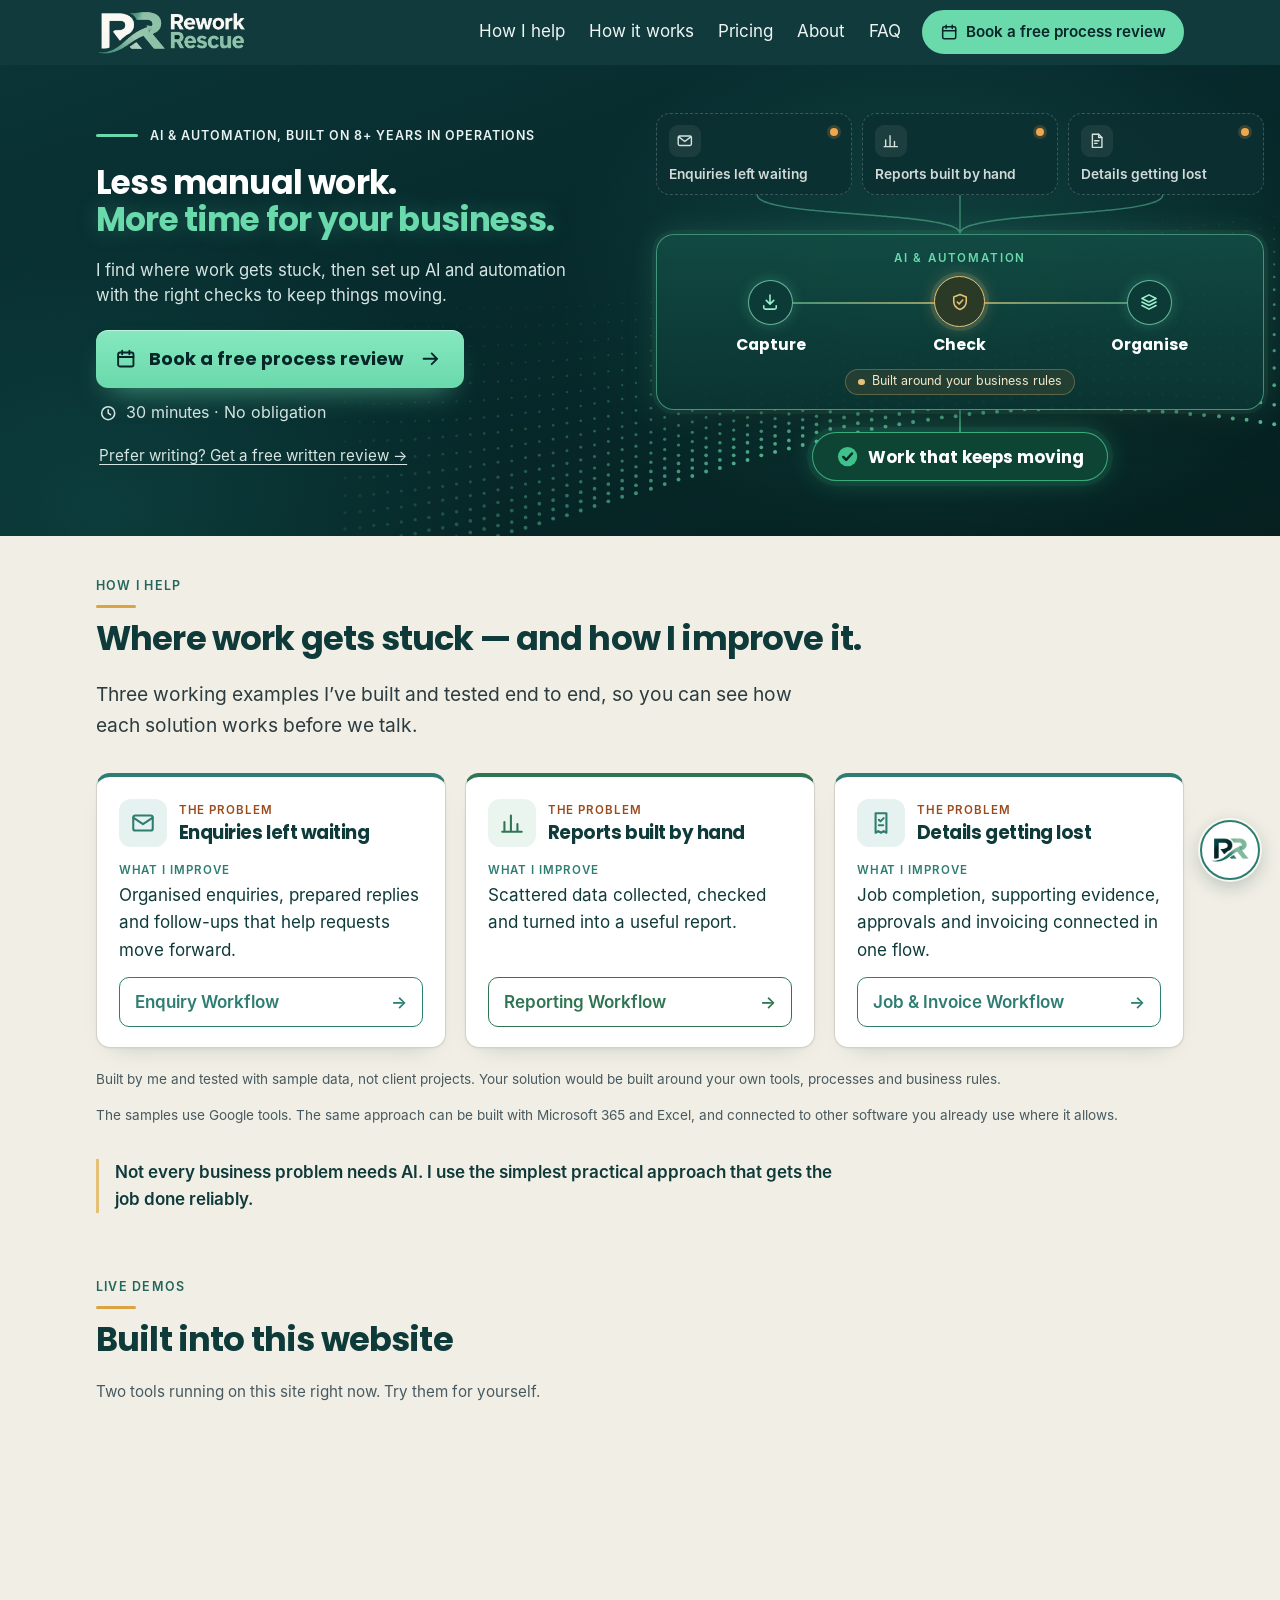
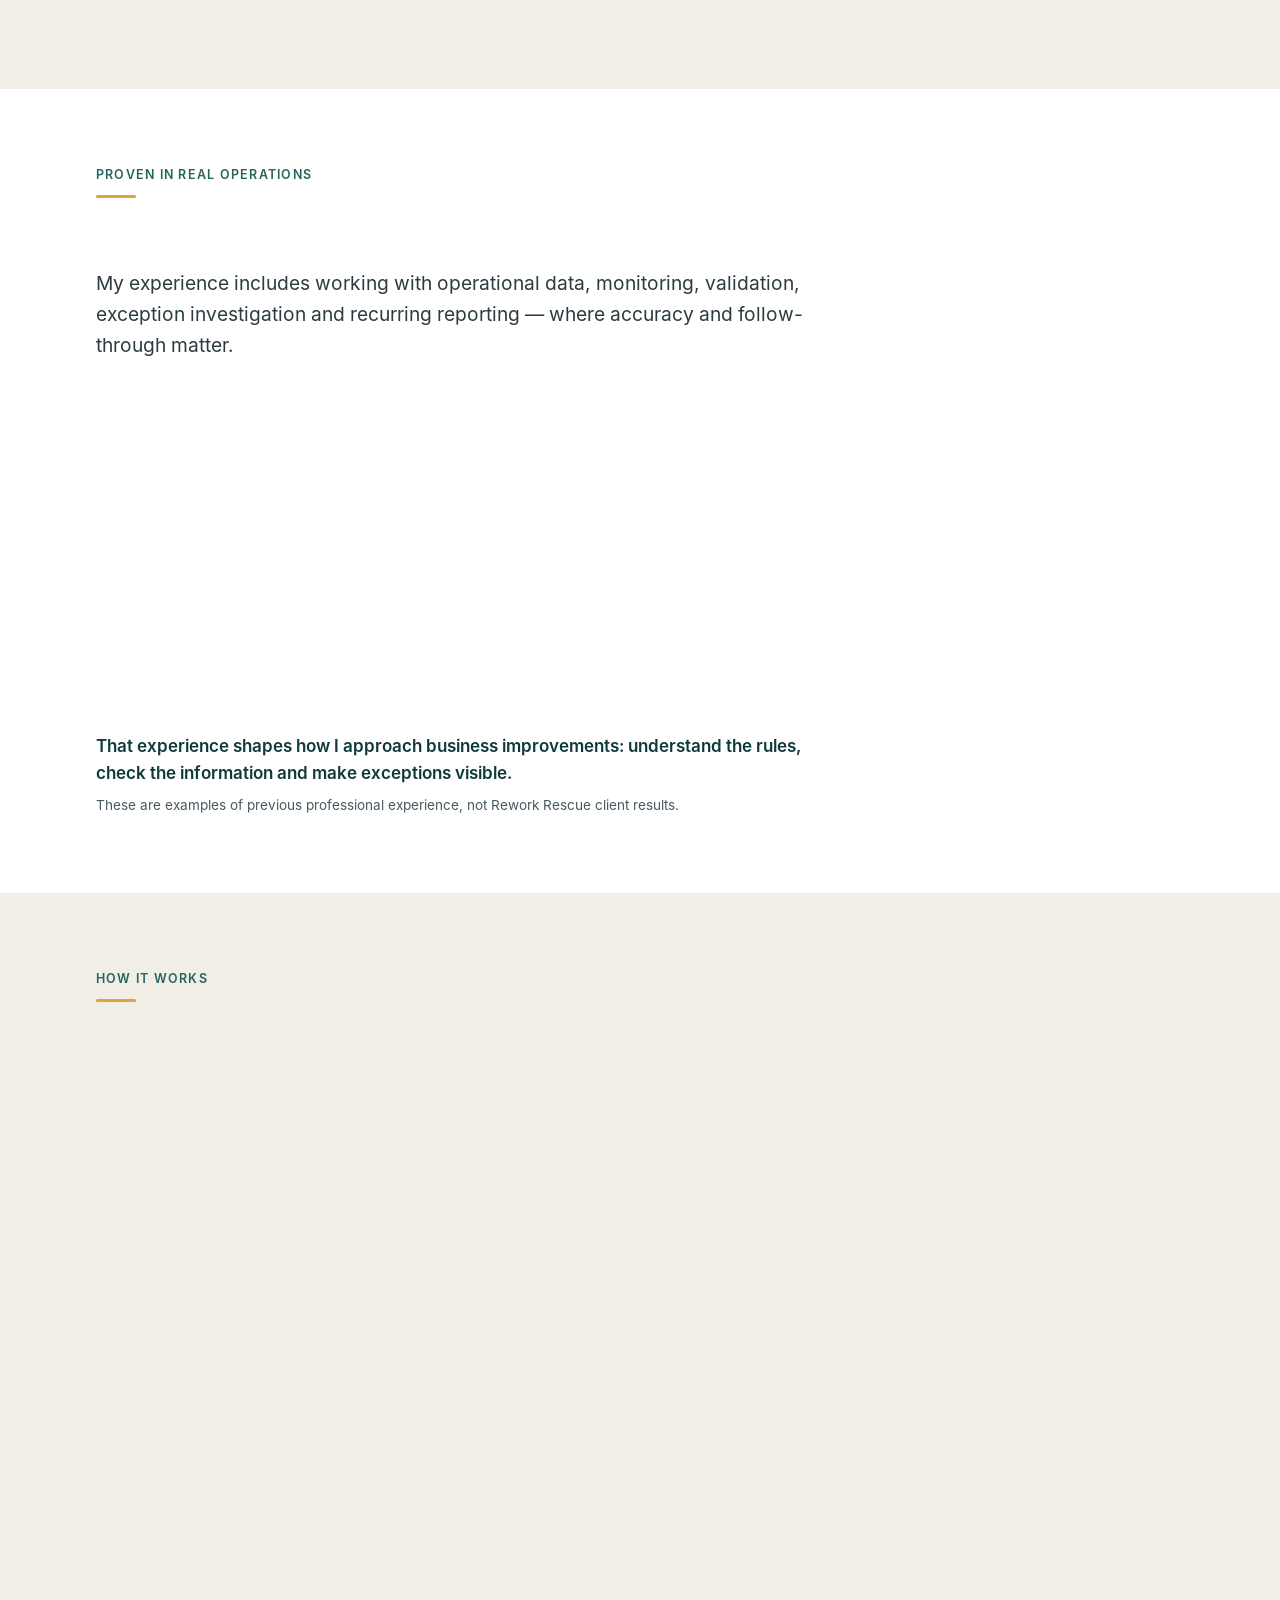
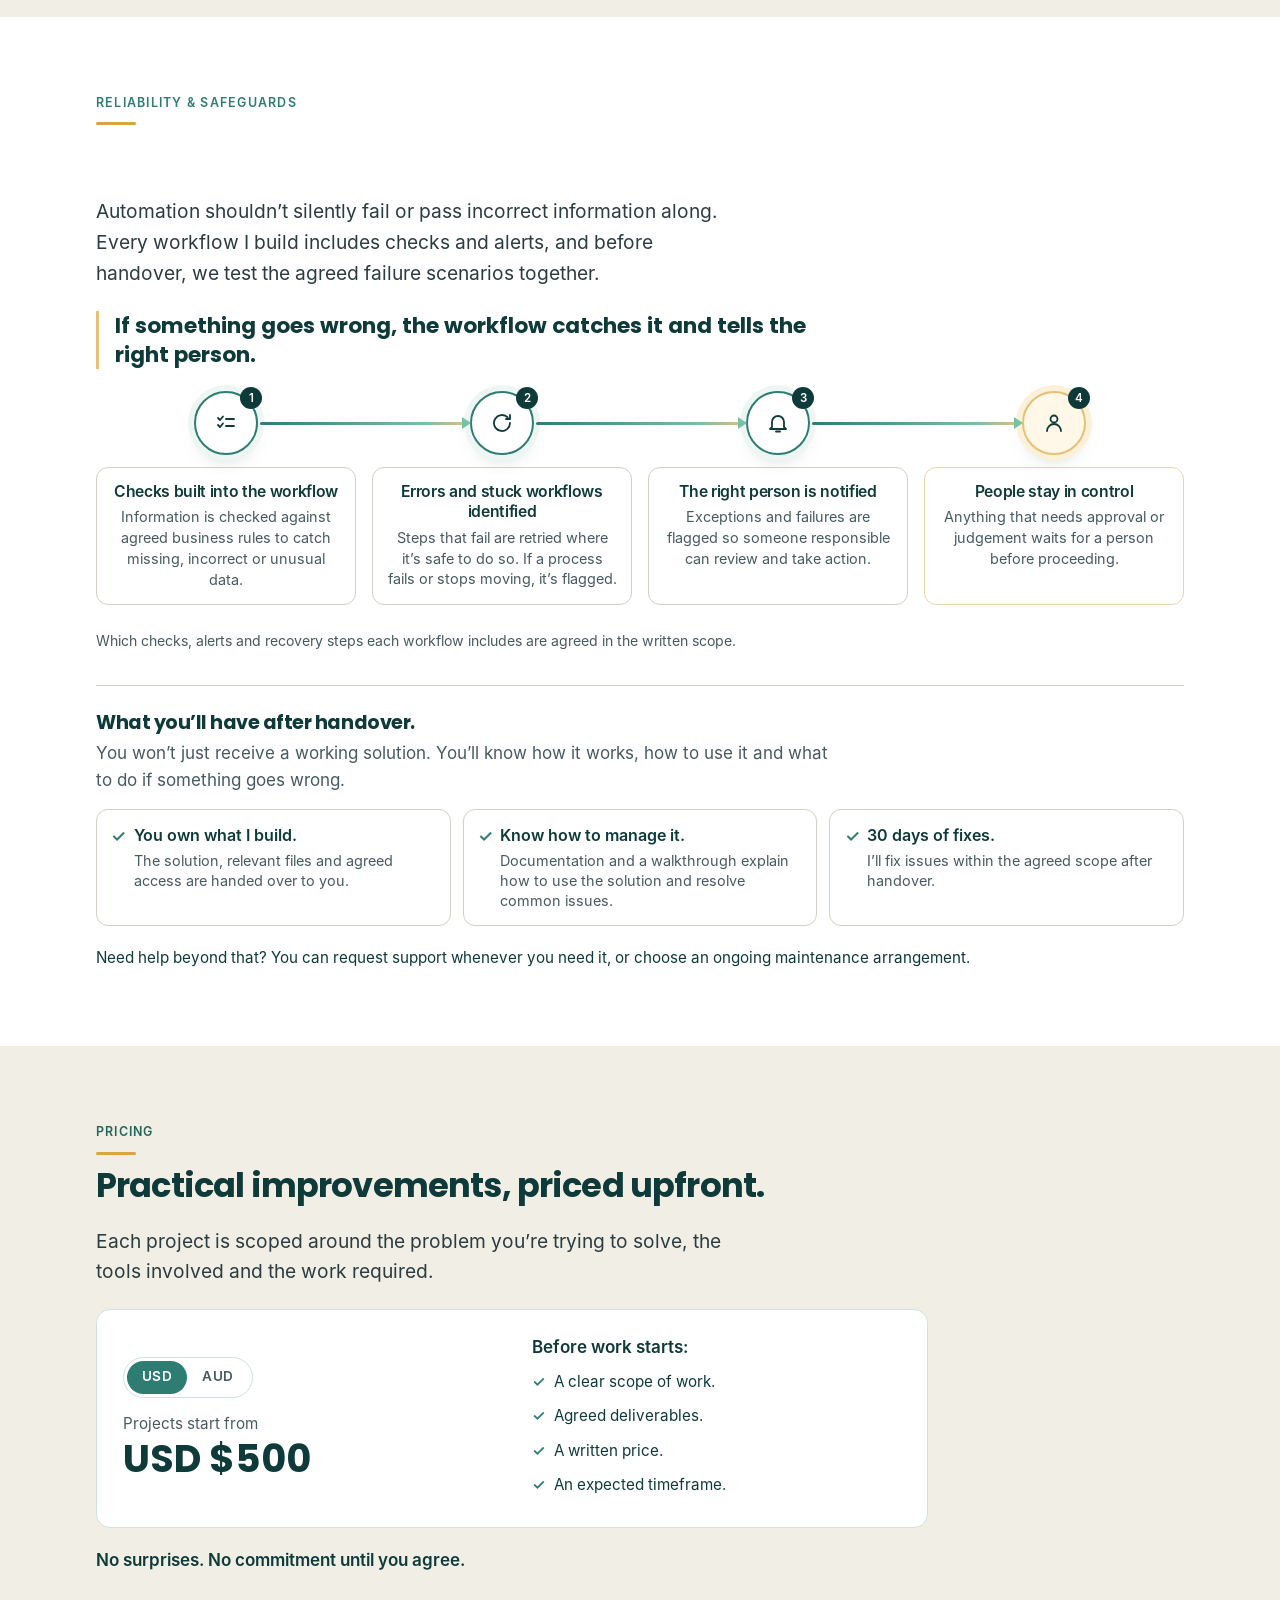
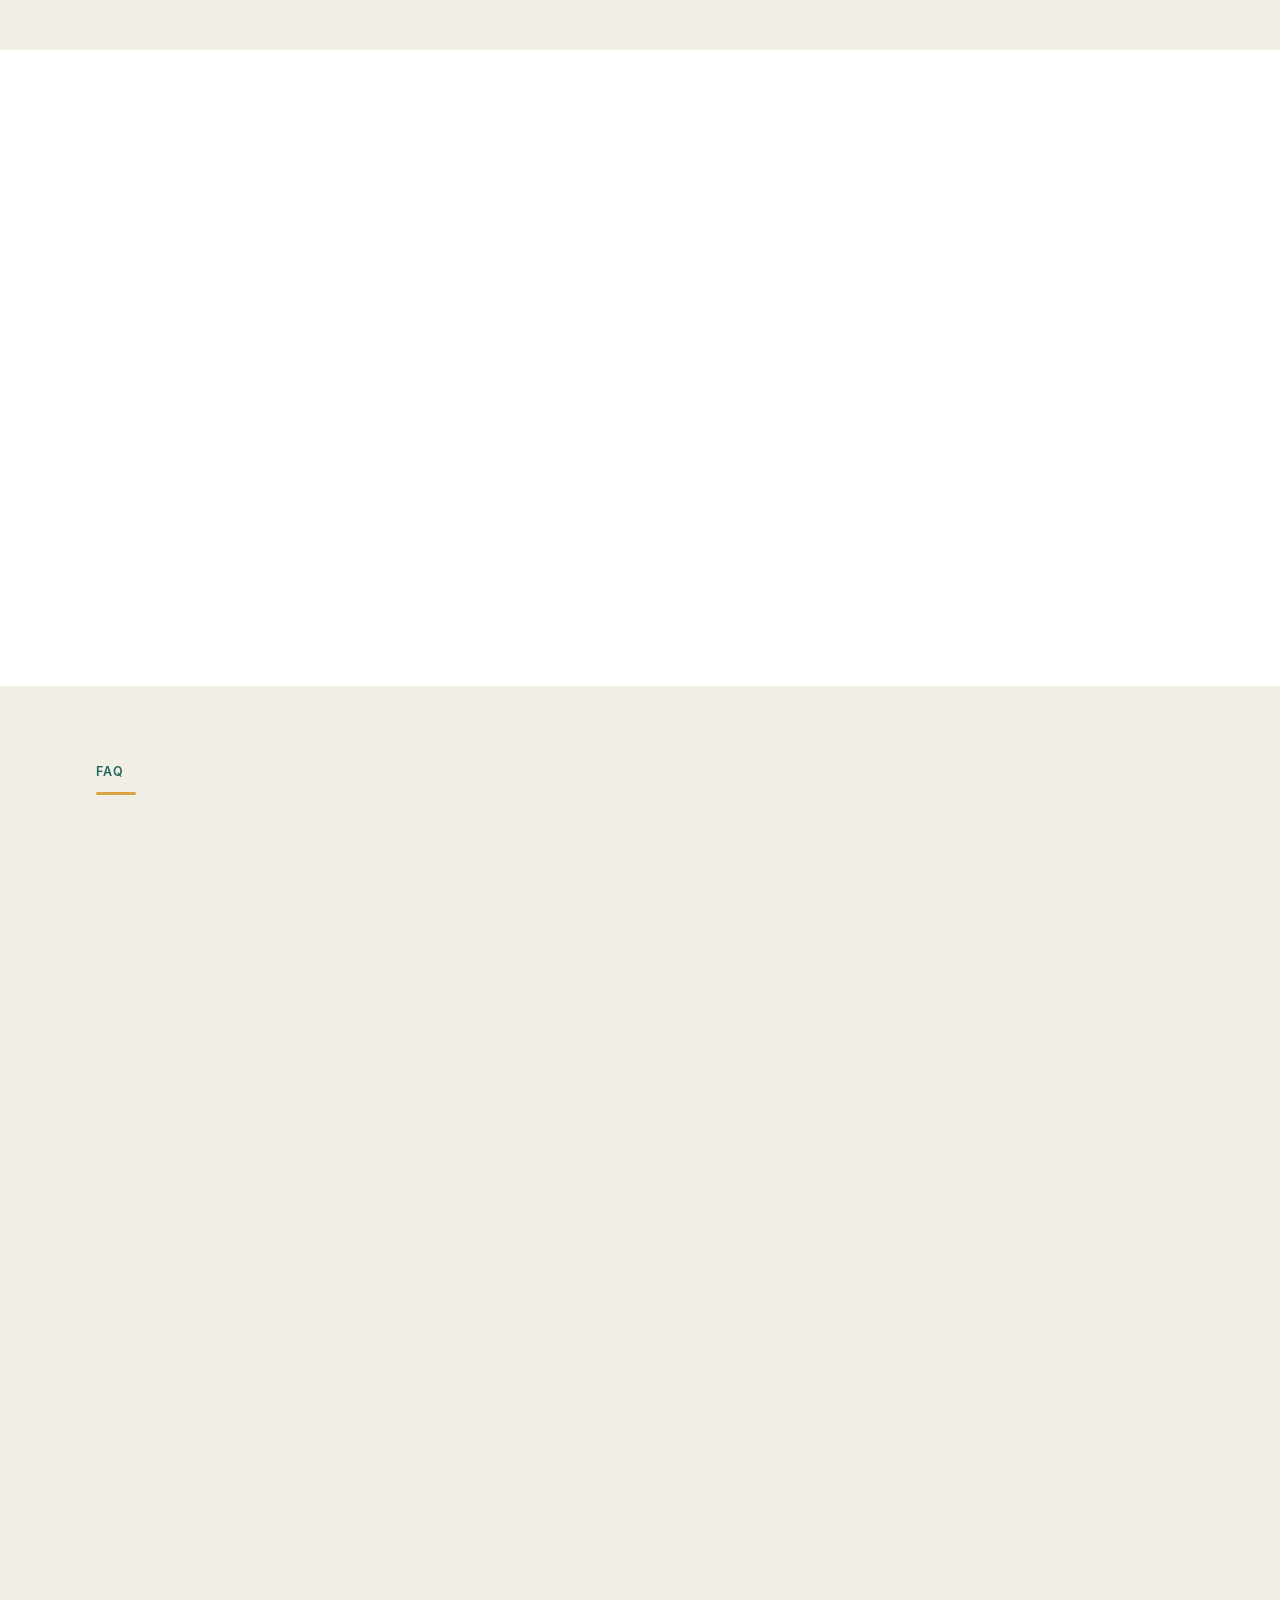
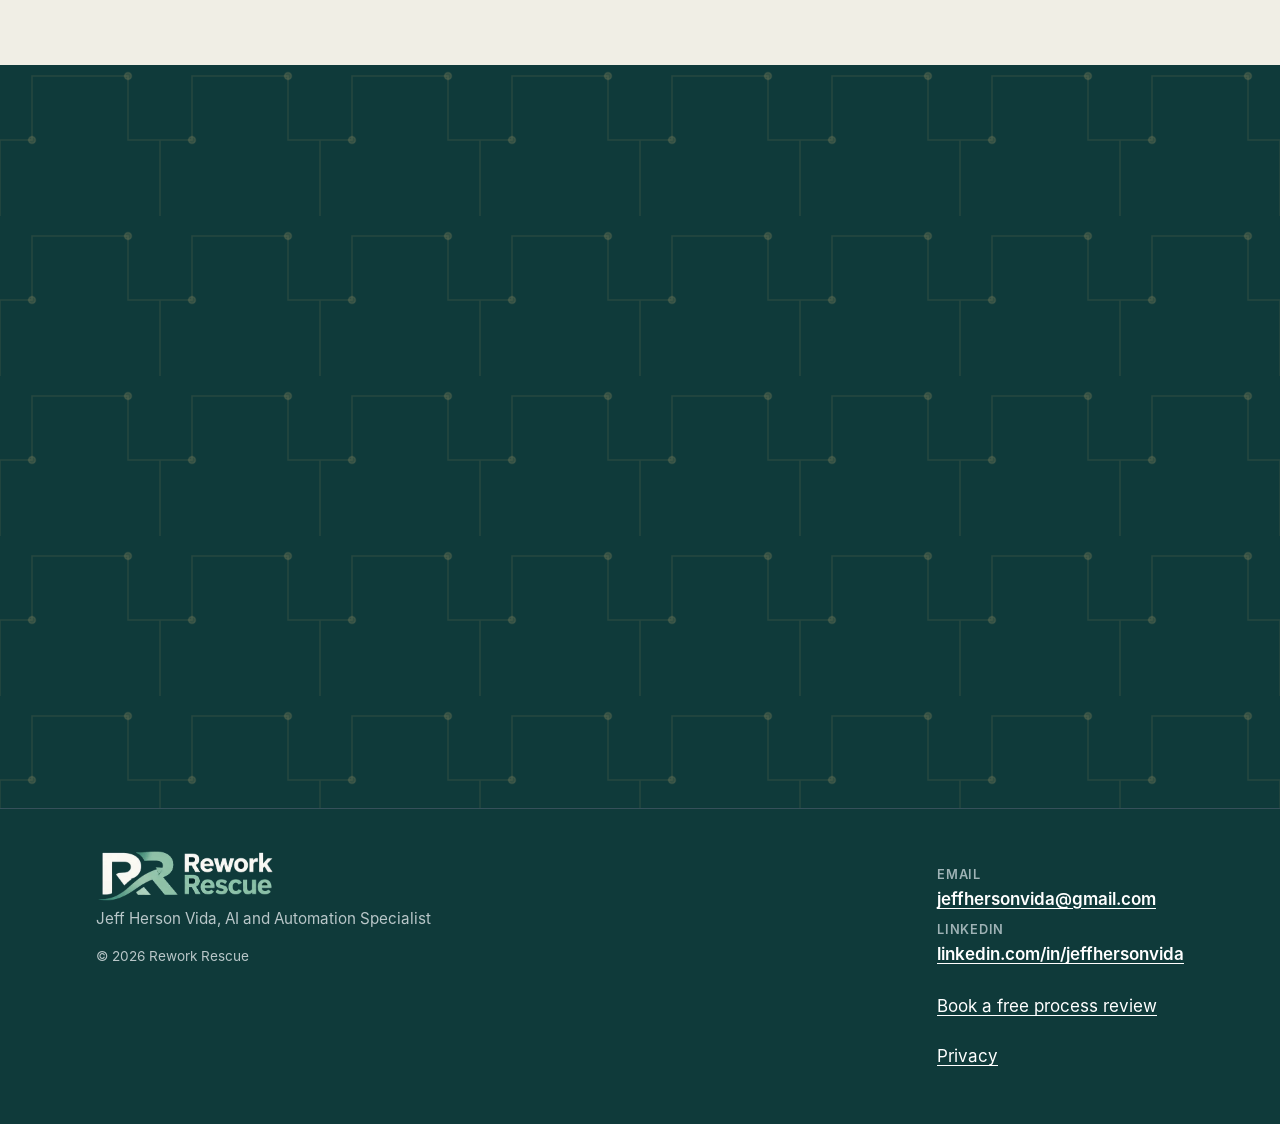
==== index.html @ cedddc71 "Preview: Jeff's handover + after-handover FAQ copy; maintenance US$165 / A$250 follows currency togg" ====
<!doctype html>
<html lang="en">
<head>
  <meta charset="utf-8">
  <meta name="viewport" content="width=device-width, initial-scale=1">
  <meta http-equiv="Content-Security-Policy" content="default-src 'self'; script-src 'self'; style-src 'self'; img-src 'self' data:; connect-src 'self' https:; form-action 'self'; base-uri 'none'">
  <meta name="referrer" content="no-referrer">
  <title>Rework Rescue | Practical AI &amp; Automation for Small Businesses</title>
  <link rel="icon" type="image/png" sizes="32x32" href="./assets/brand/favicon-32.png">
  <link rel="icon" type="image/png" sizes="64x64" href="./assets/brand/favicon-64.png">
  <link rel="apple-touch-icon" href="./assets/brand/apple-touch-icon.png">
  <meta name="theme-color" content="#0e5a5a">
  <meta name="description" content="Rework Rescue helps small and growing businesses organise information, improve reporting and automate repetitive work with practical AI, connected workflows and human checks.">
  <!-- Share previews (LinkedIn, Slack, etc.). If the site address changes, update these URLs, robots.txt and sitemap.xml. -->
  <link rel="canonical" href="https://rework-rescue.vercel.app/">
  <meta property="og:type" content="website">
  <meta property="og:site_name" content="Rework Rescue">
  <meta property="og:title" content="Rework Rescue | Practical AI &amp; Automation for Small Businesses">
  <meta property="og:description" content="Rework Rescue helps small and growing businesses organise information, improve reporting and automate repetitive work with practical AI, connected workflows and human checks.">
  <meta property="og:url" content="https://rework-rescue.vercel.app/">
  <meta property="og:image" content="https://rework-rescue.vercel.app/assets/brand/share-card.png">
  <meta property="og:image:width" content="1200">
  <meta property="og:image:height" content="630">
  <meta property="og:image:alt" content="Rework Rescue: Fix the reports, checks and admin your team keeps redoing.">
  <meta name="twitter:card" content="summary_large_image">
  <link rel="preload" href="./assets/fonts/inter-regular.woff" as="font" type="font/woff" crossorigin>
  <link rel="preload" href="./assets/fonts/poppins-bold.woff" as="font" type="font/woff" crossorigin>
  <link rel="stylesheet" href="./assets/styles.css">
</head>
<body>
  <a class="skip-link" href="#main">Skip to main content</a>
  <header class="site-header hdr-dark no-print">
    <div class="container header-inner">
      <a class="brand" href="./" aria-label="Rework Rescue: home" aria-current="page"><img class="brand-logo" src="./assets/brand/logo-dark-header.webp" width="537" height="156" alt=""></a>
      <a class="btn btn-primary btn-small header-cta" href="contact/#contact-form-area"><span>Book a <span class="cta-long">free process </span>review</span></a>
      <button type="button" class="nav-toggle" aria-expanded="false" aria-controls="site-nav" hidden><span class="nav-toggle-icon" aria-hidden="true"></span>Menu</button>
      <nav id="site-nav" aria-label="Main">
        <ul class="nav-list">
          <li><a href="#services">How I help</a></li>
          <li><a href="#how">How it works</a></li>
          <li><a href="#pricing">Pricing</a></li>
          <li><a href="#about">About</a></li>
          <li><a href="#faq">FAQ</a></li>
          <li class="nav-cta"><a class="btn btn-primary btn-small" href="contact/#contact-form-area"><svg class="nav-cal" viewBox="0 0 24 24" aria-hidden="true" focusable="false"><rect x="3.5" y="5" width="17" height="15.5" rx="2"/><path d="M3.5 10h17M8 3v4M16 3v4"/></svg><span>Book a <span class="cta-long">free process </span>review</span></a></li>
        </ul>
      </nav>
    </div>
  </header>
  <main id="main" tabindex="-1">

    <section class="hero hf h5 h11 h13" aria-labelledby="hero-title">
      <div class="h5-bg" aria-hidden="true"><span class="h5-wave"></span></div>
      <div class="container h5-grid">
        <div class="hero-copy h5-copy">
          <p class="h5-eyebrow">AI &amp; AUTOMATION, BUILT ON 8+ YEARS IN OPERATIONS</p>
          <h1 id="hero-title"><span class="hf-l1">Less manual work.</span> <span class="hf-l2"><span class="h5-mark">More time for your business.</span></span></h1>
          <p class="hero-sub">I find where work gets stuck, then set up AI and automation with the right checks to keep things moving.</p>
          <div class="h5-cta">
            <a class="btn btn-primary btn-large h5-book" href="contact/#contact-form-area"><span class="h5-cal" aria-hidden="true"><svg viewBox="0 0 24 24" focusable="false"><rect x="3.5" y="5" width="17" height="15.5" rx="2"/><path d="M3.5 10h17M8 3v4M16 3v4"/></svg></span><span class="h5-book-t">Book a free process review</span><span class="h5-go" aria-hidden="true"><svg viewBox="0 0 24 24" focusable="false"><path d="M4 12h15M13 6l6 6-6 6"/></svg></span></a>
            <p class="hero-note"><svg viewBox="0 0 24 24" aria-hidden="true" focusable="false"><circle cx="12" cy="12" r="8.5"/><path d="M12 7.5V12l3 2"/></svg>30 minutes &middot; No obligation</p>
            <p class="hero-note hero-note-alt"><a href="contact/#written-review">Prefer writing? Get a free written review <span aria-hidden="true">&rarr;</span></a></p>
          </div>
        </div>
        <figure class="rrh" id="hero-story">
          <figcaption class="sr-only">Three common problems, enquiries left waiting, reports built by hand and details getting lost, go through AI and automation: capture, check (built around your business rules) and organise. The result: work that keeps moving.</figcaption>
          <ul class="rrh-probs" role="list">
            <li class="rrh-prob rrh-p1"><span class="rrh-pic"><svg viewBox="0 0 24 24" aria-hidden="true" focusable="false"><rect x="3" y="5.5" width="18" height="13" rx="2"/><path d="M3.8 6.6l8.2 6.4 8.2-6.4"/></svg></span><span class="rrh-pt">Enquiries left waiting</span></li>
            <li class="rrh-prob rrh-p2"><span class="rrh-pic"><svg viewBox="0 0 24 24" aria-hidden="true" focusable="false"><path d="M5 20V11M11 20V5M17 20V13M3 20h18"/></svg></span><span class="rrh-pt">Reports built by hand</span></li>
            <li class="rrh-prob rrh-p3"><span class="rrh-pic"><svg viewBox="0 0 24 24" aria-hidden="true" focusable="false"><path d="M6 3h8.5L19 7.5V21H6z"/><path d="M14.5 3v4.5H19M9 12h6M9 15.5h3.5"/></svg></span><span class="rrh-pt">Details getting lost</span></li>
          </ul>
          <svg class="rrh-funnel" viewBox="0 0 600 44" preserveAspectRatio="none" aria-hidden="true" focusable="false"><path class="rrh-line" d="M100 0C100 26 300 18 300 44M300 0V44M500 0C500 26 300 18 300 44"/></svg>
          <div class="rrh-engine">
            <p class="rrh-k">AI &amp; Automation</p>
            <ol class="rrh-steps" role="list">
              <li class="rrh-step"><span class="rrh-node"><svg viewBox="0 0 24 24" aria-hidden="true" focusable="false"><path d="M12 3.5v11M7.5 10L12 14.5 16.5 10M4.5 16.5v2a2 2 0 0 0 2 2h11a2 2 0 0 0 2-2v-2"/></svg></span><span class="rrh-st">Capture</span></li>
              <li class="rrh-step rrh-check"><span class="rrh-node"><svg viewBox="0 0 24 24" aria-hidden="true" focusable="false"><path d="M12 3l7.5 3v5.5c0 4.7-3.2 7.9-7.5 9.5-4.3-1.6-7.5-4.8-7.5-9.5V6z"/><path d="M8.7 12l2.3 2.3 4.3-4.6"/></svg></span><span class="rrh-st">Check</span></li>
              <li class="rrh-step"><span class="rrh-node"><svg viewBox="0 0 24 24" aria-hidden="true" focusable="false"><path d="M12 3.5l8.5 4.25L12 12 3.5 7.75z"/><path d="M3.5 12L12 16.25 20.5 12M3.5 16.25L12 20.5l8.5-4.25"/></svg></span><span class="rrh-st">Organise</span></li>
            </ol>
            <p class="rrh-rules"><span class="rrh-dot" aria-hidden="true"></span>Built around your business rules</p>
          </div>
          <span class="rrh-stem" aria-hidden="true"></span>
          <p class="rrh-result"><svg viewBox="0 0 24 24" aria-hidden="true" focusable="false"><circle cx="12" cy="12" r="10"/><path d="M7.5 12.4l3 3 6-6.6"/></svg><span>Work that keeps moving</span></p>
        </figure>
      </div>
    </section>

    <section class="section v6-help" id="services" aria-labelledby="services-h"><span class="anchor" id="built"></span><span class="anchor" id="samples"></span>
      <div class="container">
        <p class="eyebrow">How I help</p>
        <h2 id="services-h">Where work gets stuck &mdash; and how I improve it.</h2>
        <p class="lede v6-lede">Three working examples I&rsquo;ve built and tested end to end, so you can see how each solution works before we talk.</p>

        <ul class="v6-tiles" id="sample-projects" data-sp-track aria-label="Problems, solutions and projects">
          <li class="v6-tile v6-tile-enq">
            <div class="v6-head"><span class="v6-ico" aria-hidden="true"><svg viewBox="0 0 24 24" width="26" height="26" focusable="false"><path d="M3 7l9 6 9-6"/><rect x="3" y="5" width="18" height="14" rx="2"/></svg></span><div class="v6-prob"><p class="v6-k">The problem</p><h3 class="v6-tag">Enquiries left waiting</h3></div></div>
            <div class="v6-part"><p class="v6-k">What I improve</p><p>Organised enquiries, prepared replies and follow-ups that help requests move forward.</p></div>
            <a class="v6-go" href="#sp-d-enquiry" data-sp-open="enquiry" data-sp-group="sample" aria-haspopup="dialog"><span>Enquiry Workflow</span> <span class="v6-go-arr" aria-hidden="true">&rarr;</span></a>
          </li>
          <li class="v6-tile v6-tile-rep">
            <div class="v6-head"><span class="v6-ico" aria-hidden="true"><svg viewBox="0 0 24 24" width="26" height="26" focusable="false"><path d="M5 20V11M11 20V5M17 20V13M3 20h18"/></svg></span><div class="v6-prob"><p class="v6-k">The problem</p><h3 class="v6-tag">Reports built by hand</h3></div></div>
            <div class="v6-part"><p class="v6-k">What I improve</p><p>Scattered data collected, checked and turned into a useful report.</p></div>
            <a class="v6-go" href="#sp-d-report" data-sp-open="report" data-sp-group="sample" aria-haspopup="dialog"><span>Reporting Workflow</span> <span class="v6-go-arr" aria-hidden="true">&rarr;</span></a>
          </li>
          <li class="v6-tile v6-tile-pay">
            <div class="v6-head"><span class="v6-ico" aria-hidden="true"><svg viewBox="0 0 24 24" width="26" height="26" focusable="false"><path d="M7 3h10v18l-2.5-1.5L12 21l-2.5-1.5L7 21z"/><path d="M10 9l1.5 1.5L14.5 7.5M10 14h4"/></svg></span><div class="v6-prob"><p class="v6-k">The problem</p><h3 class="v6-tag">Details getting lost</h3></div></div>
            <div class="v6-part"><p class="v6-k">What I improve</p><p>Job completion, supporting evidence, approvals and invoicing connected in one flow.</p></div>
            <a class="v6-go" href="#sp-d-invoice" data-sp-open="invoice" data-sp-group="sample" aria-haspopup="dialog"><span>Job &amp; Invoice Workflow</span> <span class="v6-go-arr" aria-hidden="true">&rarr;</span></a>
          </li>
        </ul>
        <p class="v6-proof-note">Built by me and tested with sample data, not client projects. Your solution would be built around your own tools, processes and business rules.</p>
        <p class="v6-proof-note">The samples use Google tools. The same approach can be built with Microsoft 365 and Excel, and connected to other software you already use where it allows.</p>

        <p class="v6-close">Not every business problem needs AI. I use the simplest practical approach that gets the job done reliably.</p>

        <div class="sp-details" data-sp-details>
          <article class="sp-detail" id="sp-d-enquiry" data-sp-detail="enquiry" aria-labelledby="sp-h-enquiry">
            <p class="sp-tag">Sample workflow</p>
            <h3 class="sp-detail-h" id="sp-h-enquiry">From scattered enquiries to organised follow-ups.</h3>
            <div class="sp-block sp-built"><h4 class="sp-sub">How it&rsquo;s built</h4>
              <figure class="sp-shot"><a href="assets/workflows/enquiry-tracker.webp" target="_blank" rel="noopener"><img src="assets/workflows/enquiry-tracker.webp" alt="Workflow diagram for the enquiry tracker" width="1262" height="312" loading="lazy" decoding="async"></a><figcaption>The real workflow, from a test run. <a href="assets/workflows/enquiry-tracker.webp" target="_blank" rel="noopener">Open full size</a></figcaption></figure>
              <p class="sp-tools"><strong>Tools used:</strong> n8n &middot; Google Gemini &middot; Google Sheets &middot; Gmail</p>
              <p class="built-safe"><strong>If the AI isn&rsquo;t sure, or can&rsquo;t read it:</strong> it&rsquo;s still logged and marked for a person to check.</p>
            </div>
            <div class="sp-block sp-problem"><h4 class="sp-sub">The problem</h4><p>Enquiries arrive through emails and website forms. Information needs to be copied into records, customers wait for replies, and follow-ups are easily forgotten.</p></div>
            <div class="sp-block"><h4 class="sp-sub">The improvement</h4><ul class="v6-ticks"><li>Capture enquiries from agreed sources.</li><li>Organise customer information in one central record.</li><li>Send automatic acknowledgement emails.</li><li>Assign or identify the next follow-up action.</li><li>Track enquiry status and flag items requiring attention.</li></ul></div>
            <div class="sp-block"><h4 class="sp-sub">How it works</h4><ol class="v6-flow"><li>Enquiry received</li><li>Information captured</li><li>Automatic acknowledgement</li><li>Tracker updated</li><li>Follow-up managed</li></ol></div>
            <div class="sp-block"><h4 class="sp-sub">Human oversight</h4><p>Unusual, incomplete or specific enquiries are flagged for a person to review rather than automatically receiving an unsuitable response.</p></div>
            <div class="sp-block sp-result"><h4 class="sp-sub">The result</h4><p>Less copying between inboxes and spreadsheets, faster initial responses and clearer visibility over outstanding enquiries.</p></div>
            <p class="v6-foot">Illustrative workflow. The final design depends on the business process and tools used.</p>
            <p class="v6-dlg-cta"><a class="btn btn-primary" href="contact/#contact-form-area" data-sp-leave>Discuss a similar improvement</a></p>
          </article>
          <article class="sp-detail" id="sp-d-report" data-sp-detail="report" aria-labelledby="sp-h-report">
            <p class="sp-tag">Sample workflow</p>
            <h3 class="sp-detail-h" id="sp-h-report">From scattered data to reliable reporting.</h3>
            <div class="sp-block sp-built"><h4 class="sp-sub">How it&rsquo;s built</h4>
              <figure class="sp-shot"><a href="assets/workflows/weekly-report.webp" target="_blank" rel="noopener"><img src="assets/workflows/weekly-report.webp" alt="Workflow diagram for the weekly report" width="1286" height="692" loading="lazy" decoding="async"></a><figcaption>The real workflow, from a test run. <a href="assets/workflows/weekly-report.webp" target="_blank" rel="noopener">Open full size</a></figcaption></figure>
              <p class="sp-tools"><strong>Tools used:</strong> n8n &middot; Google Sheets &middot; Google Gemini &middot; Gmail</p>
              <p class="built-safe"><strong>If the figures can&rsquo;t be trusted:</strong> the email says so at the top, before any numbers.</p>
            </div>
            <div class="sp-block sp-problem"><h4 class="sp-sub">The problem</h4><p>Information comes from different files and systems. Records need to be combined, checked and reformatted before management can use the report.</p></div>
            <div class="sp-block"><h4 class="sp-sub">The improvement</h4><ul class="v6-ticks"><li>Collect data from agreed sources.</li><li>Standardise records and reporting formats.</li><li>Check for missing, duplicate or inconsistent information.</li><li>Flag exceptions for review.</li><li>Generate a recurring report or management summary.</li></ul></div>
            <div class="sp-block"><h4 class="sp-sub">How it works</h4><ol class="v6-flow"><li>Source data</li><li>Consolidation</li><li>Validation</li><li>Exception review</li><li>Report generated</li></ol></div>
            <div class="sp-block"><h4 class="sp-sub">Human oversight</h4><p>Records that fail agreed checks are identified for investigation instead of being silently included in the final output.</p></div>
            <div class="sp-block sp-result"><h4 class="sp-sub">The result</h4><p>A more consistent reporting process, fewer repetitive checks and clearer information for decision-making.</p></div>
            <p class="v6-foot">Illustrative workflow. Checks and reporting rules are configured around the business requirements.</p>
            <p class="v6-dlg-cta"><a class="btn btn-primary" href="contact/#contact-form-area" data-sp-leave>Discuss a similar improvement</a></p>
          </article>
          <article class="sp-detail" id="sp-d-invoice" data-sp-detail="invoice" aria-labelledby="sp-h-invoice">
            <p class="sp-tag">Sample workflow &mdash; CoolFix, a fictional aircon business</p>
            <h3 class="sp-detail-h" id="sp-h-invoice">From completed job to invoice-ready record.</h3>
            <div class="sp-block sp-built"><h4 class="sp-sub">How it&rsquo;s built</h4>
              <figure class="sp-shot"><a href="assets/workflows/job-completion.webp" target="_blank" rel="noopener"><img src="assets/workflows/job-completion.webp" alt="Workflow diagram for the job completion check" width="1547" height="822" loading="lazy" decoding="async"></a><figcaption>Job completion check: the real workflow, from a test run. <a href="assets/workflows/job-completion.webp" target="_blank" rel="noopener">Open full size</a></figcaption></figure>
              <figure class="sp-shot"><a href="assets/workflows/xero-draft.webp" target="_blank" rel="noopener"><img src="assets/workflows/xero-draft.webp" alt="Workflow diagram for creating the Xero invoice draft" width="1565" height="746" loading="lazy" decoding="async"></a><figcaption>Invoice draft in Xero: the real workflow, from a test run. <a href="assets/workflows/xero-draft.webp" target="_blank" rel="noopener">Open full size</a></figcaption></figure>
              <p class="sp-tools"><strong>Tools used:</strong> n8n &middot; Xero &middot; Google Sheets &middot; Google Drive &middot; Gmail</p>
              <p class="built-safe"><strong>If something&rsquo;s missing:</strong> no invoice is prepared, and the right person is told.</p>
            </div>
            <div class="sp-block sp-problem"><h4 class="sp-sub">The problem</h4><p>Technicians complete work in the field, but supporting photos, sign-offs, time records or extra charges may be missing. Office staff have to chase information before invoices can be prepared.</p></div>
            <div class="sp-block"><h4 class="sp-sub">The improvement</h4><ul class="v6-ticks"><li>Capture technician completion details.</li><li>Check required photos, sign-offs and times.</li><li>Identify additional charges that need approval.</li><li>Flag incomplete or inconsistent job records.</li><li>Prepare an invoice draft when the agreed requirements are met.</li><li>Summarise overdue jobs and missing evidence for management.</li></ul></div>
            <div class="sp-block"><h4 class="sp-sub">Example scenario</h4><p>A completed job is submitted without its required after-photo. The workflow flags the missing evidence.</p><p>When the technician resubmits the job with an additional charge that has not been approved, the invoice remains on hold.</p><p>Once the information is corrected and the charge is properly authorised, the record can proceed for invoice preparation.</p></div>
            <div class="sp-block"><h4 class="sp-sub">How it works</h4><ol class="v6-flow"><li>Job completed</li><li>Evidence checked</li><li>Exceptions flagged</li><li>Approval received</li><li>Invoice prepared</li></ol></div>
            <div class="sp-block sp-result"><h4 class="sp-sub">The result</h4><p>Fewer incomplete job records reaching billing, less manual chasing and better visibility over work awaiting action.</p></div>
            <p class="v6-foot">Illustrative CoolFix service-business scenario.</p>
            <p class="v6-dlg-cta"><a class="btn btn-primary" href="contact/#contact-form-area" data-sp-leave>Discuss a similar improvement</a></p>
          </article>
          <article class="sp-detail" id="sp-d-booking" data-sp-detail="booking" aria-labelledby="sp-h-booking">
            <p class="sp-tag">Example: Online bookings &amp; scheduling</p>
            <p class="sp-kind">Live on this site</p>
            <h3 class="sp-detail-h" id="sp-h-booking">Book a call without the back-and-forth.</h3>
            <p class="sp-intro">This runs on this site: it&rsquo;s how visitors book a free process review with me.</p>
            <div class="sp-block sp-built"><h4 class="sp-sub">How it&rsquo;s built</h4>
              <figure class="sp-shot"><a href="assets/workflows/booking-calendar.webp" target="_blank" rel="noopener"><img src="assets/workflows/booking-calendar.webp" alt="Workflow diagram for the booking calendar" width="1600" height="524" loading="lazy" decoding="async"></a><figcaption>The real workflow running this site. <a href="assets/workflows/booking-calendar.webp" target="_blank" rel="noopener">Open full size</a></figcaption></figure>
              <p class="sp-tools"><strong>Tools used:</strong> n8n &middot; Google Calendar &middot; Gmail &middot; Google Sheets</p>
              <p class="built-safe"><strong>If it can&rsquo;t book:</strong> it tells you nothing was booked and offers email instead.</p>
            </div>
            <div class="sp-block sp-problem"><h4 class="sp-sub">The problem</h4><p>Arranging a time takes several messages, and booked calls get forgotten.</p></div>
            <div class="sp-block"><h4 class="sp-sub">What happens</h4><ol class="sp-does"><li>The visitor picks a free time, shown in their own time zone.</li><li>The time is checked again before it&rsquo;s booked.</li><li>The invite and video link are sent automatically.</li><li>Reminders go out a day and an hour before the call.</li></ol></div>
            <div class="sp-block sp-example"><h4 class="sp-sub">What visitors see</h4>
              <figure class="cs3-pic" aria-label="Picture: a booking calendar with a time selected and the invite sent">
                <div class="pic-win">
                  <p class="pic-bar"><span></span><span></span><span></span> Book a call</p>
                  <div class="pic-body">
                    <p class="pic-row"><span>Tue 10:00 am</span><span class="pill">Free</span></p>
                    <p class="pic-row"><span><strong>Tue 2:00 pm</strong></span><span class="pill pill-ok">Selected</span></p>
                    <p class="pic-row"><span>Wed 9:30 am</span><span class="pill">Free</span></p>
                    <p class="pic-row pic-total"><span>Invite and video link</span><span class="pill pill-ok">&#10003; Sent</span></p>
                  </div>
                </div>
              </figure>
            </div>
            <div class="sp-block sp-result"><h4 class="sp-sub">What improves</h4><p>Calls are booked without admin, with a reminder before each one.</p></div>
            <p class="built-try"><a href="contact/#contact-form-area" data-sp-leave>Try it: book a time <span aria-hidden="true">&rarr;</span></a></p>
          </article>
          <article class="sp-detail" id="sp-d-chat" data-sp-detail="chat" aria-labelledby="sp-h-chat">
            <p class="sp-tag">Example: AI customer assistance</p>
            <p class="sp-kind">Live on this site</p>
            <h3 class="sp-detail-h" id="sp-h-chat">Give customers answers when your team is busy.</h3>
            <p class="sp-intro">This runs on this site: the &ldquo;Ask&rdquo; button in the corner.</p>
            <div class="sp-block sp-built"><h4 class="sp-sub">How it&rsquo;s built</h4>
              <figure class="sp-shot"><a href="assets/workflows/chat-assistant.webp" target="_blank" rel="noopener"><img src="assets/workflows/chat-assistant.webp" alt="Workflow diagram for the chat assistant" width="1432" height="281" loading="lazy" decoding="async"></a><figcaption>The real workflow running this site. <a href="assets/workflows/chat-assistant.webp" target="_blank" rel="noopener">Open full size</a></figcaption></figure>
              <p class="sp-tools"><strong>Tools used:</strong> n8n &middot; Google Gemini &middot; Google Sheets</p>
              <p class="built-safe"><strong>If a reply breaks a rule:</strong> it&rsquo;s blocked and you get a plain message instead.</p>
            </div>
            <div class="sp-block sp-problem"><h4 class="sp-sub">The problem</h4><p>Customers ask the same questions, and enquiries wait until someone is free to reply.</p></div>
            <div class="sp-block"><h4 class="sp-sub">What happens</h4><ol class="sp-does"><li>Each message is checked before it reaches the AI.</li><li>The AI answers from a brief I wrote, and is told not to guess.</li><li>Every reply is checked before it&rsquo;s shown: no prices, no promises.</li><li>It suggests a next step, and never books or emails for the visitor.</li></ol></div>
            <div class="sp-block sp-example"><h4 class="sp-sub">What visitors see</h4>
              <figure class="cs3-pic" aria-label="Picture: the chat assistant answering a visitor question and suggesting a next step">
                <div class="pic-win">
                  <p class="pic-bar"><span></span><span></span><span></span> Ask</p>
                  <div class="pic-body">
                    <p class="pic-bubble pic-q">Can you help with our invoicing?</p>
                    <p class="pic-bubble">Yes. Jeff can check how invoices are prepared today and suggest a simpler way. Want to book a free process review?</p>
                  </div>
                </div>
              </figure>
            </div>
            <div class="sp-block sp-result"><h4 class="sp-sub">What improves</h4><p>Questions are answered at any time, within limits I set.</p></div>
            <p class="built-try" data-assistant-only hidden><a href="#built" data-assistant-open data-sp-leave>Try it: ask the assistant <span aria-hidden="true">&rarr;</span></a></p>
          </article>
          <article class="sp-detail" id="sp-d-exp-meter" data-sp-detail="exp-meter" aria-labelledby="sp-h-exp-meter">
            <p class="sp-tag">Previous professional experience</p>
            <h3 class="sp-detail-h" id="sp-h-exp-meter">Catching bad meter data before it reaches an invoice.</h3>
            <p class="sp-intro">I built an automatic check to find possible meter problems earlier, so the team could look into them before invoicing.</p>
            <div class="sp-block sp-problem"><h4 class="sp-sub">The problem</h4><p>Meter issues were often found during quarterly checks, after invoices had already been issued. Corrections were delayed or could be missed.</p></div>
            <div class="sp-block"><h4 class="sp-sub">What happened</h4><ol class="sp-does"><li>Meter start and end readings were collected.</li><li>On the 16th of each month and the 1st of the next, a Python tool checked them for missing, frozen, unusual or swapped readings.</li><li>Possible problems were listed in a report for the team.</li><li>I reviewed each one and resolved or escalated it before invoices went out on the 10th.</li></ol></div>
            <div class="sp-block sp-example"><h4 class="sp-sub">What the team received &mdash; synthetic data</h4>
              <table class="dash-table"><thead><tr><th scope="col">Meter ID</th><th scope="col">Issue detected</th></tr></thead><tbody><tr><td>MTR-1042</td><td><span class="pill pill-amber">Missing reading</span></td></tr><tr><td>MTR-1087</td><td><span class="pill pill-amber">Frozen reading</span></td></tr><tr><td>MTR-1156</td><td><span class="pill pill-amber">Possible swapped meter</span></td></tr></tbody></table>
              <p class="sp-example-note">Fictional records, not real customer data.</p>
            </div>
            <div class="sp-block sp-result"><h4 class="sp-sub">What improved</h4><p>Across more than 1,000 commercial meters, issues could be looked into before invoicing instead of after. If one wasn&rsquo;t resolved in time, a note went with the invoice in case the customer questioned it.</p></div>
            <p class="sp-tools"><strong>Tools used:</strong> Python &middot; Power BI</p>
          </article>
          <article class="sp-detail" id="sp-d-exp-report" data-sp-detail="exp-report" aria-labelledby="sp-h-exp-report">
            <p class="sp-tag">Previous professional experience</p>
            <h3 class="sp-detail-h" id="sp-h-exp-report">Performance reports that build themselves.</h3>
            <p class="sp-intro">I automated the data collection, checks and reporting for the 10 largest sites.</p>
            <div class="sp-block sp-problem"><h4 class="sp-sub">The problem</h4><p>Preparing the Monday report took 2&ndash;3 hours of extracting data, copying it into the report, validating it and writing notes.</p></div>
            <div class="sp-block"><h4 class="sp-sub">What happened</h4><ol class="sp-does"><li>At the start of each shift, Power Automate ran a Python script to extract the data.</li><li>Automatic checks compared production with expected output and the weather, and equipment totals with meter data.</li><li>Low output was checked against open work orders, and looked into further if none explained it.</li><li>Power BI combined the data into a ready-to-use report for the Monday meeting.</li></ol></div>
            <div class="sp-block sp-example"><h4 class="sp-sub">Sample report output &mdash; synthetic data</h4>
              <table class="dash-table"><thead><tr><th scope="col">Site</th><th scope="col">Observation</th><th scope="col">Outcome</th></tr></thead><tbody><tr><td>Site A</td><td><span class="obs-down">Slight underperformance</span><span class="cell-sub">Check: Weather comparison</span></td><td><span class="pill pill-ok">Explained</span></td></tr><tr><td>Site B</td><td><span class="obs-down">Underperformance</span><span class="cell-sub">Check: Work-order check</span></td><td><span class="pill pill-amber">Further review</span></td></tr><tr><td>Site D</td><td><span class="obs-down">Underperformance</span><span class="cell-sub">Check: Equipment/meter comparison</span></td><td><span class="pill pill-amber">Investigate</span></td></tr></tbody></table>
              <p class="sp-example-note">Fictional sites, not real company data.</p>
            </div>
            <div class="sp-block sp-result"><h4 class="sp-sub">What improved</h4><p>Less time preparing the report and more time investigating site performance. Issues were found daily, and other stakeholders could see live data and charts between Monday reports.</p></div>
            <p class="sp-tools"><strong>Tools used:</strong> Python &middot; Power Automate &middot; Power BI</p>
          </article>
        </div>

        <dialog class="cs sp-dlg" id="sp-dialog" aria-labelledby="sp-dlg-h">
          <div class="cs-sheet">
            <header class="cs-head">
              <p class="cs-k" id="sp-dlg-h">Sample workflow</p>
              <button type="button" class="cs-close" data-sp-close aria-label="Close">&times;</button>
            </header>
            <div class="cs-body sp-dlg-body" data-sp-body tabindex="-1"></div>
            <footer class="sp-dlg-foot">
              <button type="button" class="btn btn-secondary" data-sp-step="-1">&larr; Previous</button>
              <button type="button" class="btn btn-primary" data-sp-step="1">Next example &rarr;</button>
            </footer>
          </div>
        </dialog>
      </div>
    </section>

    <section class="section v6-builtin" id="built-in" aria-labelledby="built-in-h">
      <div class="container">
        <p class="eyebrow">Live demos</p>
        <h2 id="built-in-h">Built into this website</h2>
        <p class="lede v6-sel-intro">Two tools running on this site right now. Try them for yourself.</p>
        <ul class="v6-sel-grid">
          <li class="v6-sel-card">
            <figure class="v6-mini v6-mini-book" aria-hidden="true">
              <p class="v6-mini-row"><span>Tue 10:00</span><span>Free</span></p>
              <p class="v6-mini-row v6-mini-pick"><span>Tue 2:00</span><span>Picked</span></p>
              <p class="v6-mini-row"><span>Wed 9:30</span><span>Free</span></p>
              <p class="v6-mini-done">&#10003; Invite sent</p>
            </figure>
            <div class="v6-sel-txt">
              <h3>Online booking</h3>
              <p>Choose a time and book a meeting without the usual back-and-forth.</p>
              <p class="v6-live-dot">Live on this site</p>
              <p class="v6-sel-links"><a class="v6-sel-try" href="contact/#contact-form-area">Try it: booking system <span aria-hidden="true">&rarr;</span></a> <a class="v6-sel-more" href="#sp-d-booking" data-sp-open="booking" data-sp-group="live" aria-haspopup="dialog">How it&rsquo;s built</a></p>
            </div>
          </li>
          <li class="v6-sel-card">
            <figure class="v6-mini v6-mini-chat" aria-hidden="true">
              <p class="v6-mini-q">Do you work with small teams?</p>
              <p class="v6-mini-a">Yes. I help small and mid-sized businesses&hellip;</p>
            </figure>
            <div class="v6-sel-txt">
              <h3>AI website assistant</h3>
              <p>Ask a question and see how the website assistant responds.</p>
              <p class="v6-live-dot">Live on this site</p>
              <p class="v6-sel-links"><span data-assistant-only hidden><button type="button" class="v6-sel-try" data-assistant-open>Try it: AI assistant <span aria-hidden="true">&rarr;</span></button></span> <a class="v6-sel-more" href="#sp-d-chat" data-sp-open="chat" data-sp-group="live" aria-haspopup="dialog">How it&rsquo;s built</a></p>
            </div>
          </li>
        </ul>
      </div>
    </section>

    <section class="section section-tint v6-proof" id="experience" aria-labelledby="experience-h">
      <div class="container">
        <p class="eyebrow">Proven in real operations</p>
        <h2 id="experience-h">Practical improvements built on real operational experience.</h2>
        <p class="lede v6-lede">My experience includes working with operational data, monitoring, validation, exception investigation and recurring reporting &mdash; where accuracy and follow-through matter.</p>
        <ul class="v6-results v6-exp">
          <li class="v6-result">
            <p class="v6-tag">Data checks</p>
            <h3 class="v6-exp-h">Catching bad meter data before it reaches an invoice</h3>
            <p class="v6-nums"><span><strong>1,000+</strong> commercial meters covered</span><span><strong>~10</strong> issues surfaced for review in a typical run</span></p>
            <p class="v6-bridge">In your business, the same idea could mean checking job and invoice records for gaps and mismatches before they reach a customer.</p>
            <a class="v6-go" href="#sp-d-exp-meter" data-sp-open="exp-meter" data-sp-group="exp" aria-haspopup="dialog">See how it worked <span aria-hidden="true">&rarr;</span></a>
          </li>
          <li class="v6-result">
            <p class="v6-tag">Reporting</p>
            <h3 class="v6-exp-h">Performance reports that build themselves</h3>
            <p class="v6-nums"><span><strong>10</strong> largest sites in the Monday report</span><span><strong>2&ndash;3 hours</strong> of manual preparation before</span></p>
            <p class="v6-bridge">In your business, it could mean a weekly report that pulls from your tracker and checks itself, so Monday goes to understanding the numbers, not rebuilding them.</p>
            <a class="v6-go" href="#sp-d-exp-report" data-sp-open="exp-report" data-sp-group="exp" aria-haspopup="dialog">See how it worked <span aria-hidden="true">&rarr;</span></a>
          </li>
        </ul>
        <p class="v6-proof-line">That experience shapes how I approach business improvements: understand the rules, check the information and make exceptions visible.</p>
        <p class="v6-proof-note">These are examples of previous professional experience, not Rework Rescue client results.</p>
      </div>
    </section>

    <section class="section how-section" id="how" aria-labelledby="how-h">
      <div class="container">
        <p class="eyebrow">How it works</p>
        <h2 id="how-h">From problem to working solution.</h2>
        <p class="lede steps-h">You don&rsquo;t need to know what to automate. I look at how your work is done, identify what&rsquo;s getting in the way, and agree on a practical improvement with you before building it.</p>
        <ol class="steps-list steps-row v6-steps v6-steps4">
          <li><h3>Understand &amp; identify</h3><p>I review how your work is done, identify what&rsquo;s getting in the way and outline practical improvements. You get a clear picture of the problem and the proposed next steps.</p></li>
          <li><h3>Agree on the plan</h3><p>You receive a clear scope, deliverables and price before work begins.</p></li>
          <li><h3>Build &amp; test</h3><p>I build the solution and test it, with checks and approval points where needed.</p></li>
          <li><h3>Hand over</h3><p>You receive the working solution, access, documentation and a walkthrough so your team can manage it.</p></li>
        </ol>
      </div>
    </section>

    <section class="section v6-checks" id="safety" aria-labelledby="safety-h">
      <div class="container">
        <p class="eyebrow">Reliability &amp; safeguards</p>
        <h2 id="safety-h">It doesn&rsquo;t just run. It checks when something goes wrong.</h2>
        <p class="lede">Automation shouldn&rsquo;t silently fail or pass incorrect information along. Every workflow I build includes checks and alerts, and before handover, we test the agreed failure scenarios together.</p>
        <p class="v6-close v6-key">If something goes wrong, the workflow catches it and tells the right person.</p>
        <ol class="v6-sflow v6-sflow4" aria-label="How the checks work">
            <li class="v6-snode"><span class="v6-sico" aria-hidden="true"><svg viewBox="0 0 24 24" width="24" height="24" focusable="false"><path d="M4 7l2 2 3-3.5M4 14l2 2 3-3.5M12 8h8M12 15h8"/></svg><span class="v6-sn">1</span></span><div class="v6-stxt"><h4>Checks built into the workflow</h4><p>Information is checked against agreed business rules to catch missing, incorrect or unusual data.</p></div></li>
            <li class="v6-snode"><span class="v6-sico" aria-hidden="true"><svg viewBox="0 0 24 24" width="24" height="24" focusable="false"><path d="M20 12a8 8 0 1 1-2.3-5.6M20 4v4h-4"/></svg><span class="v6-sn">2</span></span><div class="v6-stxt"><h4>Errors and stuck workflows identified</h4><p>Steps that fail are retried where it&rsquo;s safe to do so. If a process fails or stops moving, it&rsquo;s flagged.</p></div></li>
            <li class="v6-snode"><span class="v6-sico" aria-hidden="true"><svg viewBox="0 0 24 24" width="24" height="24" focusable="false"><path d="M6 16v-5a6 6 0 0 1 12 0v5l2 2H4z"/><path d="M10 20.5h4"/></svg><span class="v6-sn">3</span></span><div class="v6-stxt"><h4>The right person is notified</h4><p>Exceptions and failures are flagged so someone responsible can review and take action.</p></div></li>
            <li class="v6-snode v6-snode-human"><span class="v6-sico" aria-hidden="true"><svg viewBox="0 0 24 24" width="24" height="24" focusable="false"><circle cx="12" cy="8" r="3.5"/><path d="M5 20c0-3.9 3.1-7 7-7s7 3.1 7 7"/></svg><span class="v6-sn">4</span></span><div class="v6-stxt"><h4>People stay in control</h4><p>Anything that needs approval or judgement waits for a person before proceeding.</p></div></li>
          </ol>
        <p class="sn-limits">Which checks, alerts and recovery steps each workflow includes are agreed in the written scope.</p>
        <div class="v6-handbox" id="handover">
          <h3 id="handover-h">What you&rsquo;ll have after handover.</h3>
          <p class="v6-hand-intro">You won&rsquo;t just receive a working solution. You&rsquo;ll know how it works, how to use it and what to do if something goes wrong.</p>
          <ul class="v6-hand-grid v6-hand-grid3">
            <li><strong>You own what I build.</strong><span>The solution, relevant files and agreed access are handed over to you.</span></li>
            <li><strong>Know how to manage it.</strong><span>Documentation and a walkthrough explain how to use the solution and resolve common issues.</span></li>
            <li><strong>30 days of fixes.</strong><span>I&rsquo;ll fix issues within the agreed scope after handover.</span></li>
          </ul>
          <p class="v6-hand-more">Need help beyond that? You can request support whenever you need it, or choose an ongoing maintenance arrangement.</p>
        </div>
      </div>
    </section>

    <section class="section v6-pricing" id="pricing" aria-labelledby="pricing-h">
      <div class="container">
        <p class="eyebrow">Pricing</p>
        <h2 id="pricing-h">Practical improvements, priced upfront.</h2>
        <p class="lede">Each project is scoped around the problem you&rsquo;re trying to solve, the tools involved and the work required.</p>
        <div class="v6-price-card">
          <div class="v6-price-main">
            <div class="cur-toggle" role="group" aria-label="Show prices in" data-cur-toggle hidden>
              <button type="button" data-cur="USD" aria-pressed="true">USD</button><button type="button" data-cur="AUD" aria-pressed="false">AUD</button>
            </div>
            <p class="v6-price-from">Projects start from</p>
            <p class="v6-price-amt" aria-live="polite"><span data-price>USD $500</span></p>
          </div>
          <div class="v6-price-incl">
            <p class="v6-price-k">Before work starts:</p>
            <ul class="v6-ticks">
              <li>A clear scope of work.</li>
              <li>Agreed deliverables.</li>
              <li>A written price.</li>
              <li>An expected timeframe.</li>
            </ul>
          </div>
        </div>
        <p class="v6-price-close">No surprises. No commitment until you agree.</p>
      </div>
    </section>

    <section class="section section-tint about-section" id="about" aria-labelledby="about-h">
      <div class="container">
        <div class="about-grid">
          <figure class="photo-card">
            <div class="photo-frame"><img class="about-photo" src="assets/photo/jeff-portrait.jpg" width="960" height="1200" loading="lazy" alt="Portrait of Jeff Herson Vida"></div>
          </figure>
          <div class="about-copy">
            <p class="eyebrow about-eyebrow">About</p>
            <h2 id="about-h">Who you&rsquo;ll work with.</h2>
            <p class="about-lead">I&rsquo;m Jeff, the person behind Rework Rescue.</p>
            <p>My background is in data, reporting and business operations: checking operational records, investigating discrepancies and running recurring reports. I look at how work actually moves through your business, find where it gets lost or repeated, and build improvements that fit how your team works.</p>
            <p class="v6-about-close">The objective isn&rsquo;t to add more software. It&rsquo;s to make the work easier to do, easier to track and easier to manage.</p>
            <p class="rr-tools about-tools"><span>Tools I work with</span> n8n &middot; Google Apps Script &middot; Power Automate &middot; Gemini &middot; Google Workspace &middot; Microsoft 365</p>
            <p class="about-where">Based in the Philippines, with call times that fit the US, UK, Europe and Australia.</p>
            <p class="about-link"><a class="btn btn-secondary" href="https://www.linkedin.com/in/jeffhersonvida" target="_blank" rel="noopener noreferrer">View my professional background on LinkedIn<span class="sr-only"> (opens in a new tab)</span></a></p>
          </div>
        </div>
      </div>
    </section>

    <section class="section" id="faq" aria-labelledby="faq-h">
      <div class="container faq-wrap">
        <p class="eyebrow">FAQ</p>
        <h2 id="faq-h">Questions before we start?</h2>
        <details class="faq-item"><summary>Who do you work with?</summary><p>Solo operators, small teams and growing businesses are all welcome. I mostly work with service-based businesses that rely on spreadsheets, emails, forms, job records and manual reporting. You don&rsquo;t need an operations team or any technical knowledge.</p></details>
        <details class="faq-item"><summary>Can you work with larger businesses or teams?</summary><p>Yes. The approach is the same: start with one process, agree the scope in writing and build around the tools you already use. If your IT team needs to be involved in access or approvals, you and I include that in the plan.</p></details>
        <details class="faq-item"><summary>What if I don&rsquo;t know exactly what&rsquo;s wrong?</summary><p>That&rsquo;s where we start. You don&rsquo;t need to diagnose the problem or know which technology to use. Describe what&rsquo;s taking too long, being repeated or getting stuck, and I&rsquo;ll help identify where improvements may be possible.</p></details>
        <details class="faq-item"><summary>Do you use AI for everything?</summary><p>No. I start with the work, not the software. Some problems are better solved through straightforward automation, improved reporting or clearer processes. I recommend the approach that best fits the problem rather than introducing technology unnecessarily.</p></details>
        <details class="faq-item"><summary>Will this replace anyone on my team?</summary><p>No. The aim is to reduce repetitive copying, checking and follow-ups, so your team can spend more time on work that needs their judgement.</p></details>
        <details class="faq-item"><summary>What do you need from me?</summary><p>Usually, a description of the process, an example of the current records with confidential information removed, and an understanding of the tools your team uses. You and I will agree on any access needed before work begins.</p></details>
        <details class="faq-item"><summary>Can you work with confidential or sensitive information?</summary><p>Yes. I work inside your own accounts and tools, not mine, through a user account you set up with only the access the project needs. I&rsquo;m happy to sign an NDA and a data processing agreement before handling any personal data. Client data is never put into free AI tools or tools that train on your data.</p></details>
        <details class="faq-item"><summary>How much does a project cost?</summary><p>Projects start from <span data-price>USD $500</span>. The price depends on the problem, the tools involved and the work required. You&rsquo;ll receive a written scope and price before work begins, and nothing is committed until you agree.</p></details>
        <details class="faq-item"><summary>How long does a project take?</summary><p>Most small projects take around 1&ndash;3 weeks. The expected timeframe is confirmed in the written scope before work begins.</p></details>
        <details class="faq-item"><summary>What happens after handover?</summary><p>You&rsquo;ll receive documentation and a walkthrough explaining how your solution works, how to manage it and how to resolve common issues.</p><p>The first 30 days also include fixes for issues within the agreed scope.</p><p>After that, you can request additional help as needed, or arrange ongoing maintenance if you&rsquo;d prefer me to help manage and maintain your solution.</p><p>You own the solution and its agreed access. Unless ongoing monitoring is part of a separate support arrangement, I won&rsquo;t actively monitor it after handover.</p></details>
        <details class="faq-item"><summary>Are software subscriptions and API costs included?</summary><p>No. My project fee covers the agreed work to design, build, test and hand over your solution.</p><p>Third-party costs such as n8n hosting, OpenAI API usage, software subscriptions, hosting or other services required by the solution are separate. I&rsquo;ll identify any expected costs upfront so you can review and approve them before we proceed.</p><p>Where practical, the solution will be set up using accounts you own, so you retain control over your services and subscriptions.</p></details>
        <details class="faq-item"><summary>Can I request support after the 30 days?</summary><p>Yes. You can request support, fixes or improvements whenever you need them. If you&rsquo;d prefer regular assistance, ongoing maintenance is also available from <span data-price="maint">US$165/month</span>, depending on the workflow and agreed support requirements.</p></details>
      </div>
    </section>

    <section class="section cta-section v6-cta" id="start" aria-labelledby="cta-h">
      <div class="container book-main" id="contact">
        <h2 id="cta-h">Let&rsquo;s find where the work is getting stuck.</h2>
        <p class="lede">Tell me what your team keeps doing manually, what takes too long or where things are falling through the cracks.</p>
        <p class="lede">In a free 30-minute review, you and I will look at what could be improved and whether I can help.</p>
        <p class="v6-cta-note">Book a free process review &middot; 30 minutes &middot; No obligation</p>
        <div class="book-inline" id="book-inline">
          <noscript><p><a class="btn btn-primary btn-large" href="mailto:jeffhersonvida@gmail.com?subject=Review%20request">Email me to book a review</a></p></noscript>
        </div>
        <ul class="h5-trust cta-trust" aria-label="What you can count on">
          <li><svg viewBox="0 0 32 32" aria-hidden="true" focusable="false"><rect x="7" y="4" width="18" height="24" rx="3"/><path d="M11.5 11h9M11.5 16h9M11.5 21h6"/></svg><span>Written scope and price before work begins.</span></li>
          <li><svg viewBox="0 0 32 32" aria-hidden="true" focusable="false"><path d="M16 4l12 6-12 6-12-6z"/><path d="M4 16l12 6 12-6M4 22l12 6 12-6"/></svg><span>You own what I build.</span></li>
          <li><svg viewBox="0 0 32 32" aria-hidden="true" focusable="false"><rect x="4.5" y="7" width="23" height="21" rx="3"/><path d="M4.5 13.5h23M10.5 4v6M21.5 4v6"/></svg><span>30 days of fixes within the agreed scope.</span></li>
        </ul>
        <p class="book-alt" id="written-review">Prefer to explain the problem first? <a href="mailto:jeffhersonvida@gmail.com?subject=Enquiry">Send an enquiry.</a></p>
      </div>
    </section>
  </main>
  <footer class="site-footer footer-flush no-print">
    <div class="container footer-inner">
      <div>
        <p class="brand-footer"><img class="brand-logo" src="./assets/brand/logo-dark-header.webp" width="537" height="156" alt="Rework Rescue: Less rework. More real work."></p>
        <p class="muted">Jeff Herson Vida, AI and Automation Specialist</p>
        <p class="muted footer-copy">&copy; 2026 Rework Rescue</p>
      </div>
      <div>
        <ul class="contact-list contact-list-dark">
          <li><span class="contact-label">Email</span> <a href="mailto:jeffhersonvida@gmail.com">jeffhersonvida@gmail.com</a></li>
          <li><span class="contact-label">LinkedIn</span> <a href="https://www.linkedin.com/in/jeffhersonvida" target="_blank" rel="noopener noreferrer">linkedin.com/in/jeffhersonvida</a><span class="sr-only"> (opens in a new tab)</span></li>
        </ul>
        <ul class="footer-links">
          <li><a href="./contact/#contact-form-area">Book a free process review</a></li>
          <li><a href="./privacy/">Privacy</a></li>
        </ul>
      </div>
    </div>
  </footer>
  <noscript><div class="container"><p class="callout callout-warn">The assistant, the assessment and the booking pop-up need JavaScript. The rest of this site works without it, and you can still email me to book.</p></div></noscript>
  <div class="mobile-cta no-print" id="mobile-cta" hidden>
    <button type="button" class="btn btn-secondary mobile-ask" data-assistant-ask data-assistant-open data-assistant-only hidden aria-controls="ast-panel" aria-expanded="false"><img src="assets/brand/assistant-24.svg" width="22" height="22" alt=""><span>Ask</span></button>
    <a class="btn btn-primary mobile-book" href="contact/#contact-form-area"><span>Book a free process review</span></a>
  </div>
  <script type="module" src="./src/nav.js"></script>
  <script type="module" src="./src/home.js"></script>
</body>
</html>
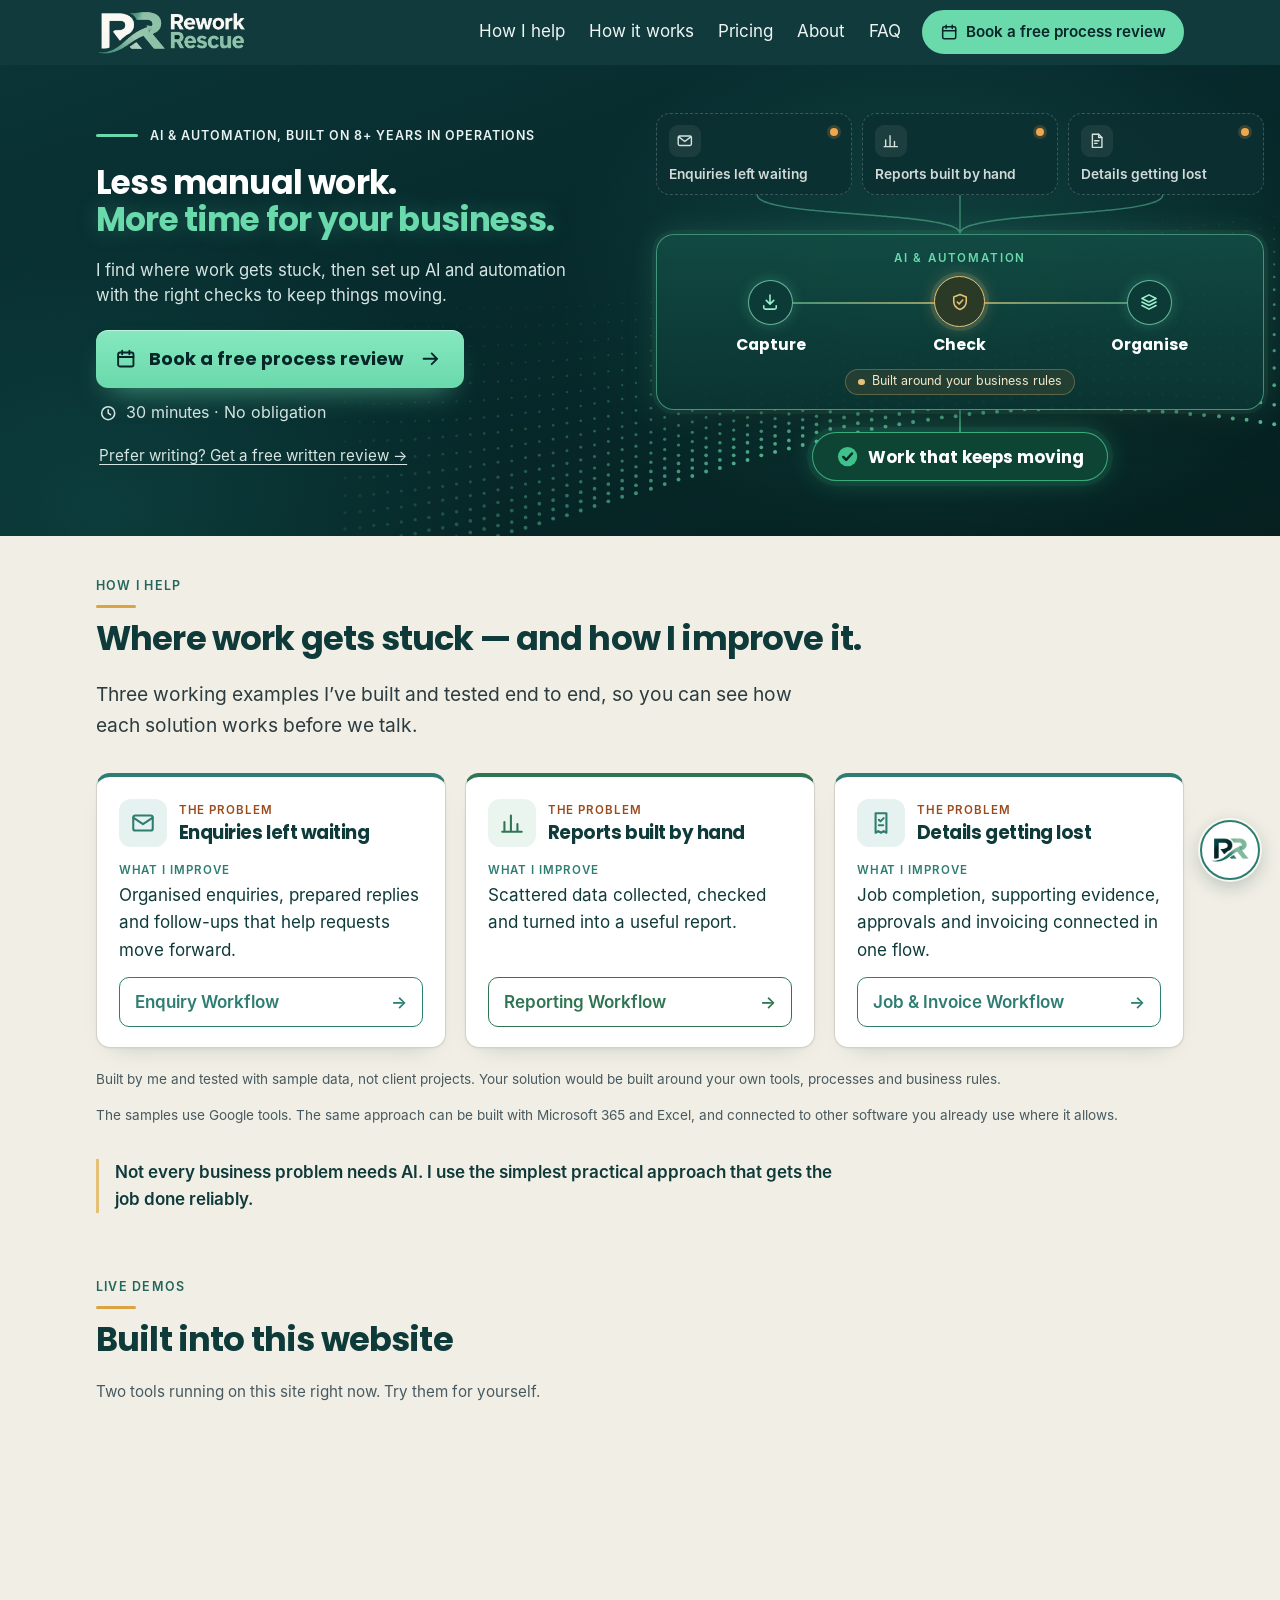
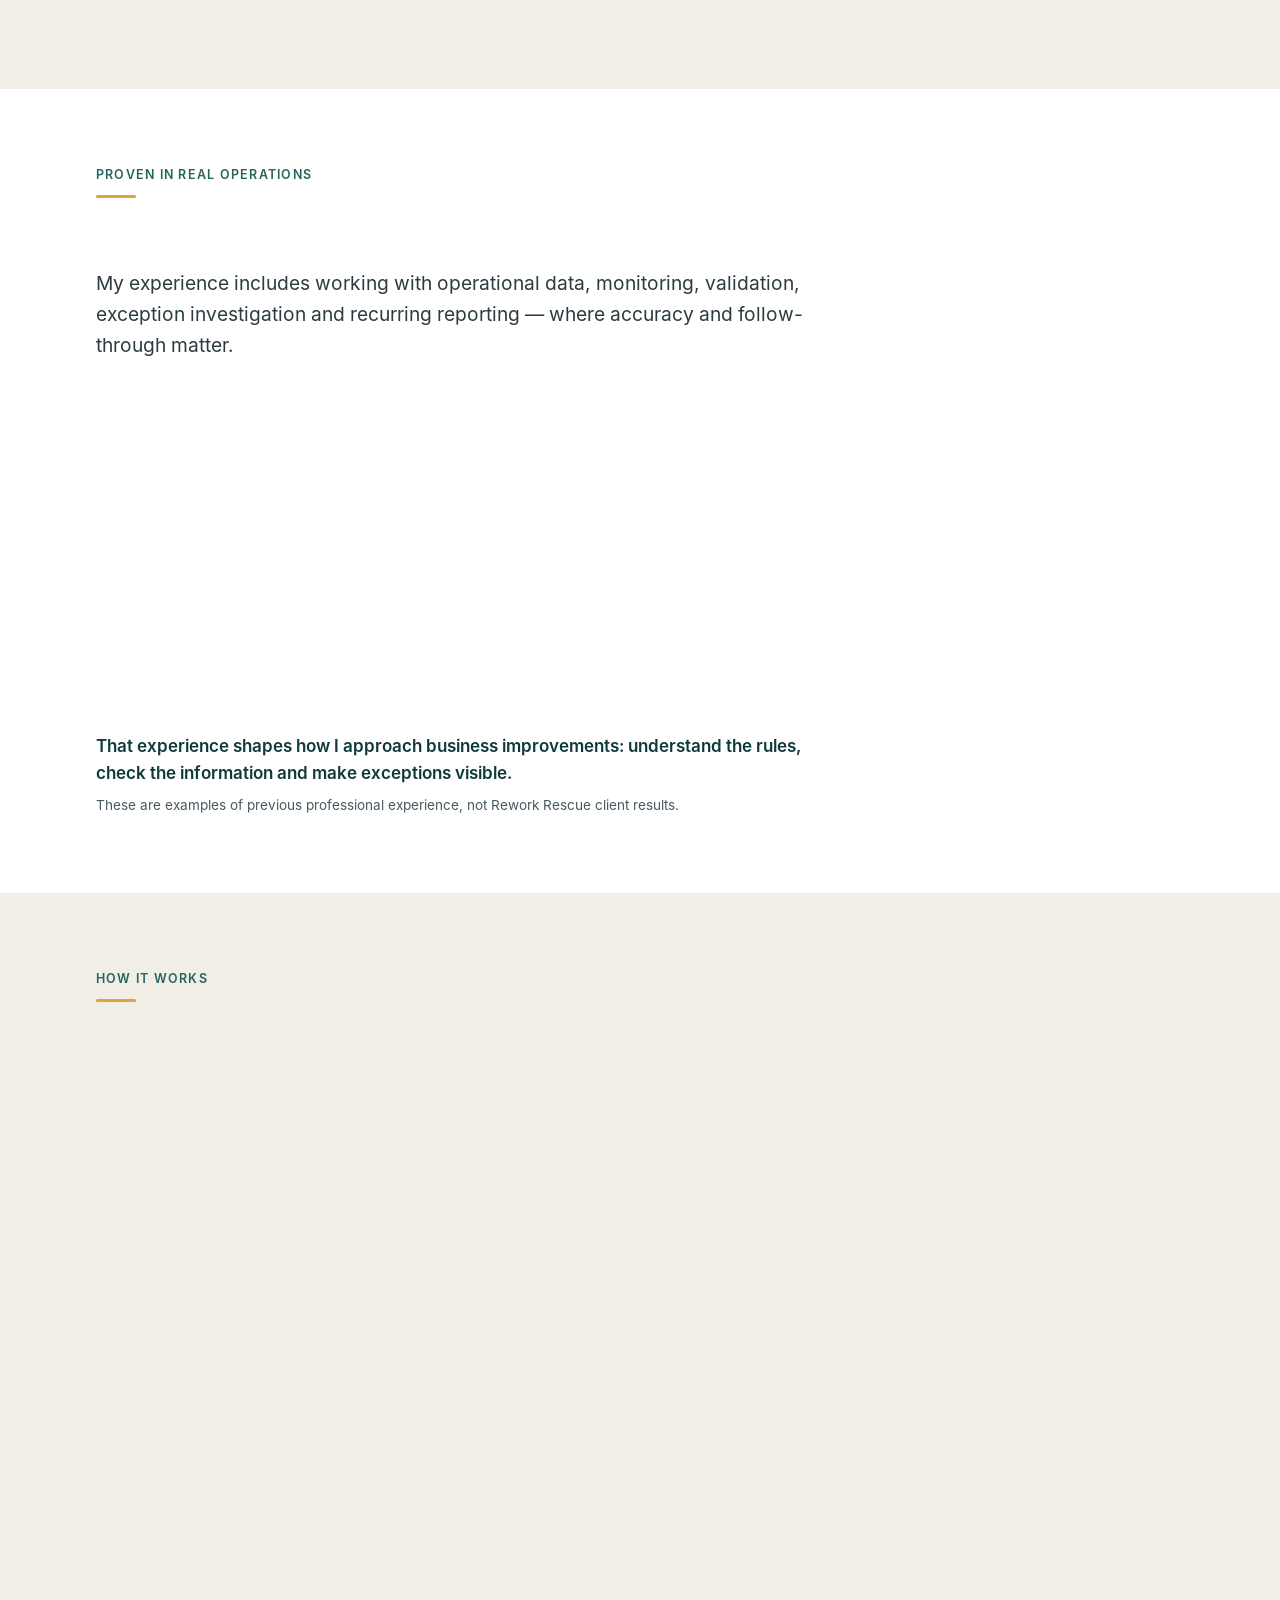
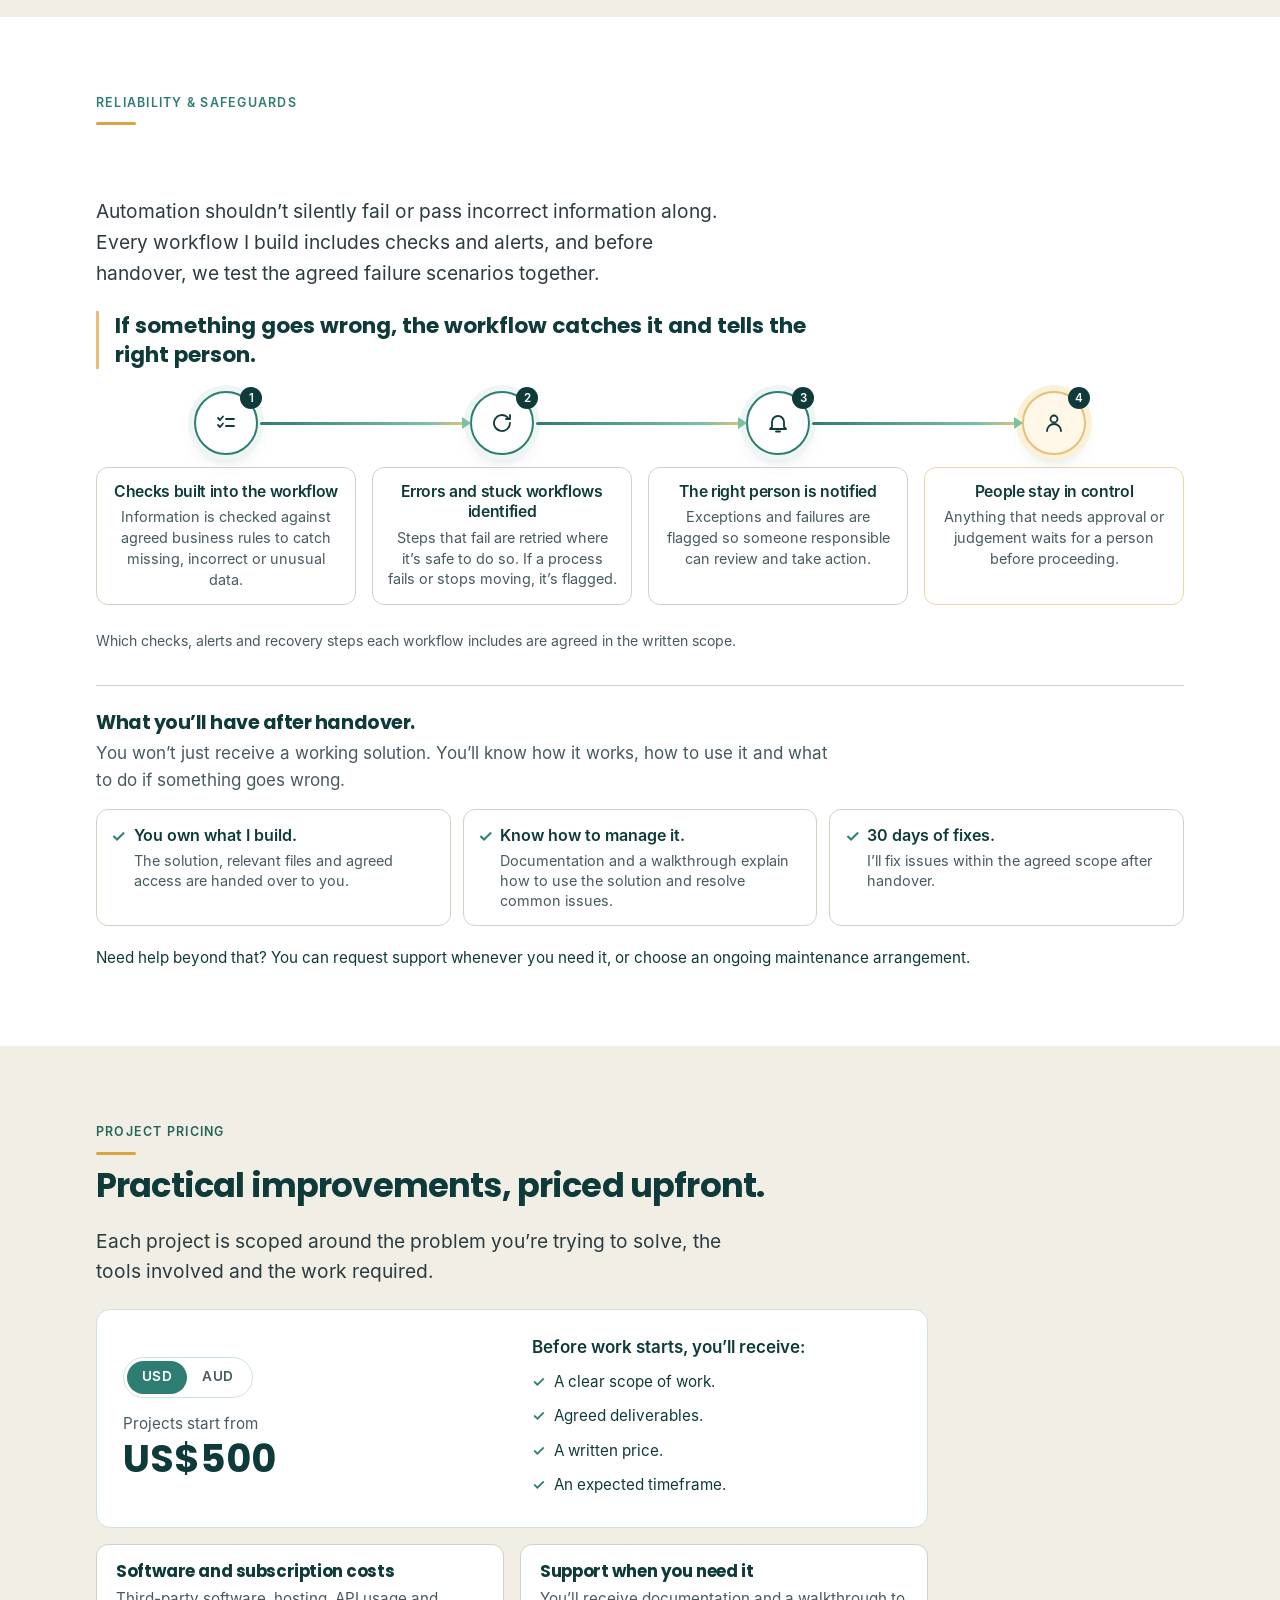
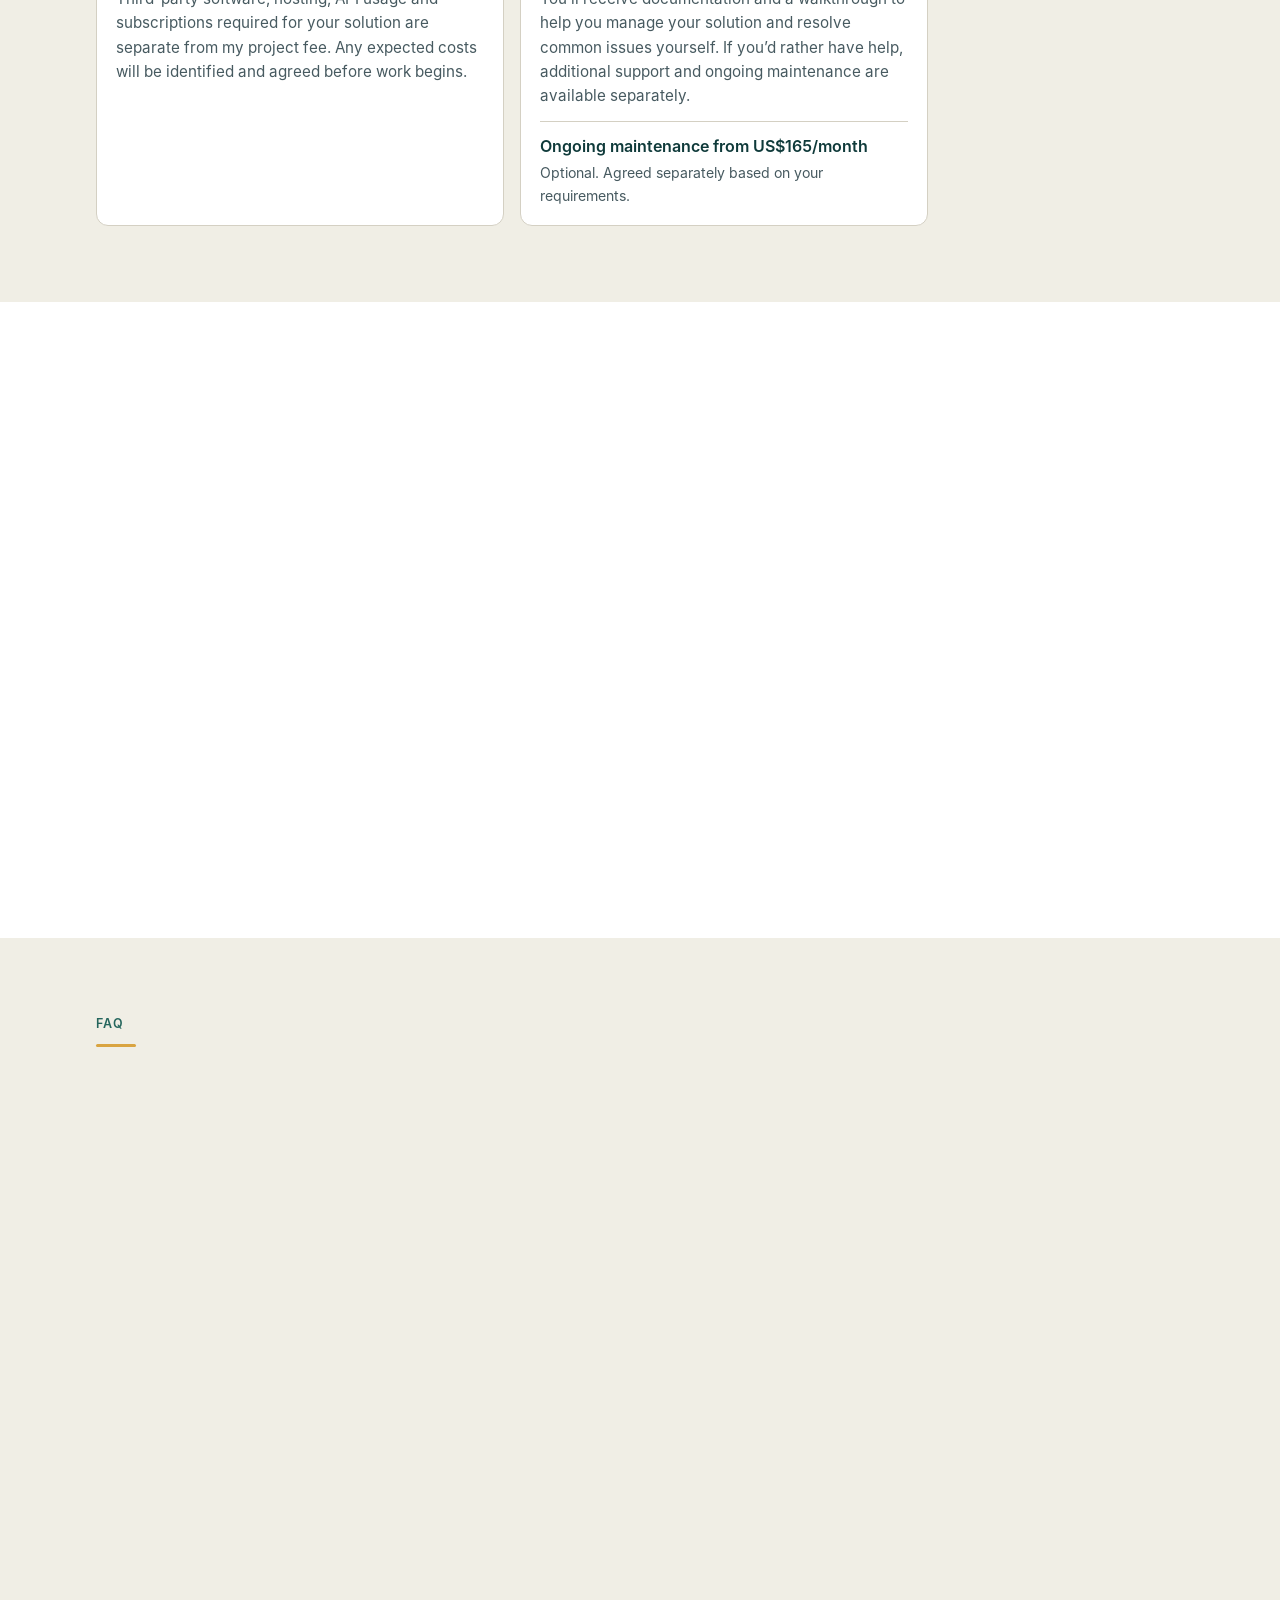
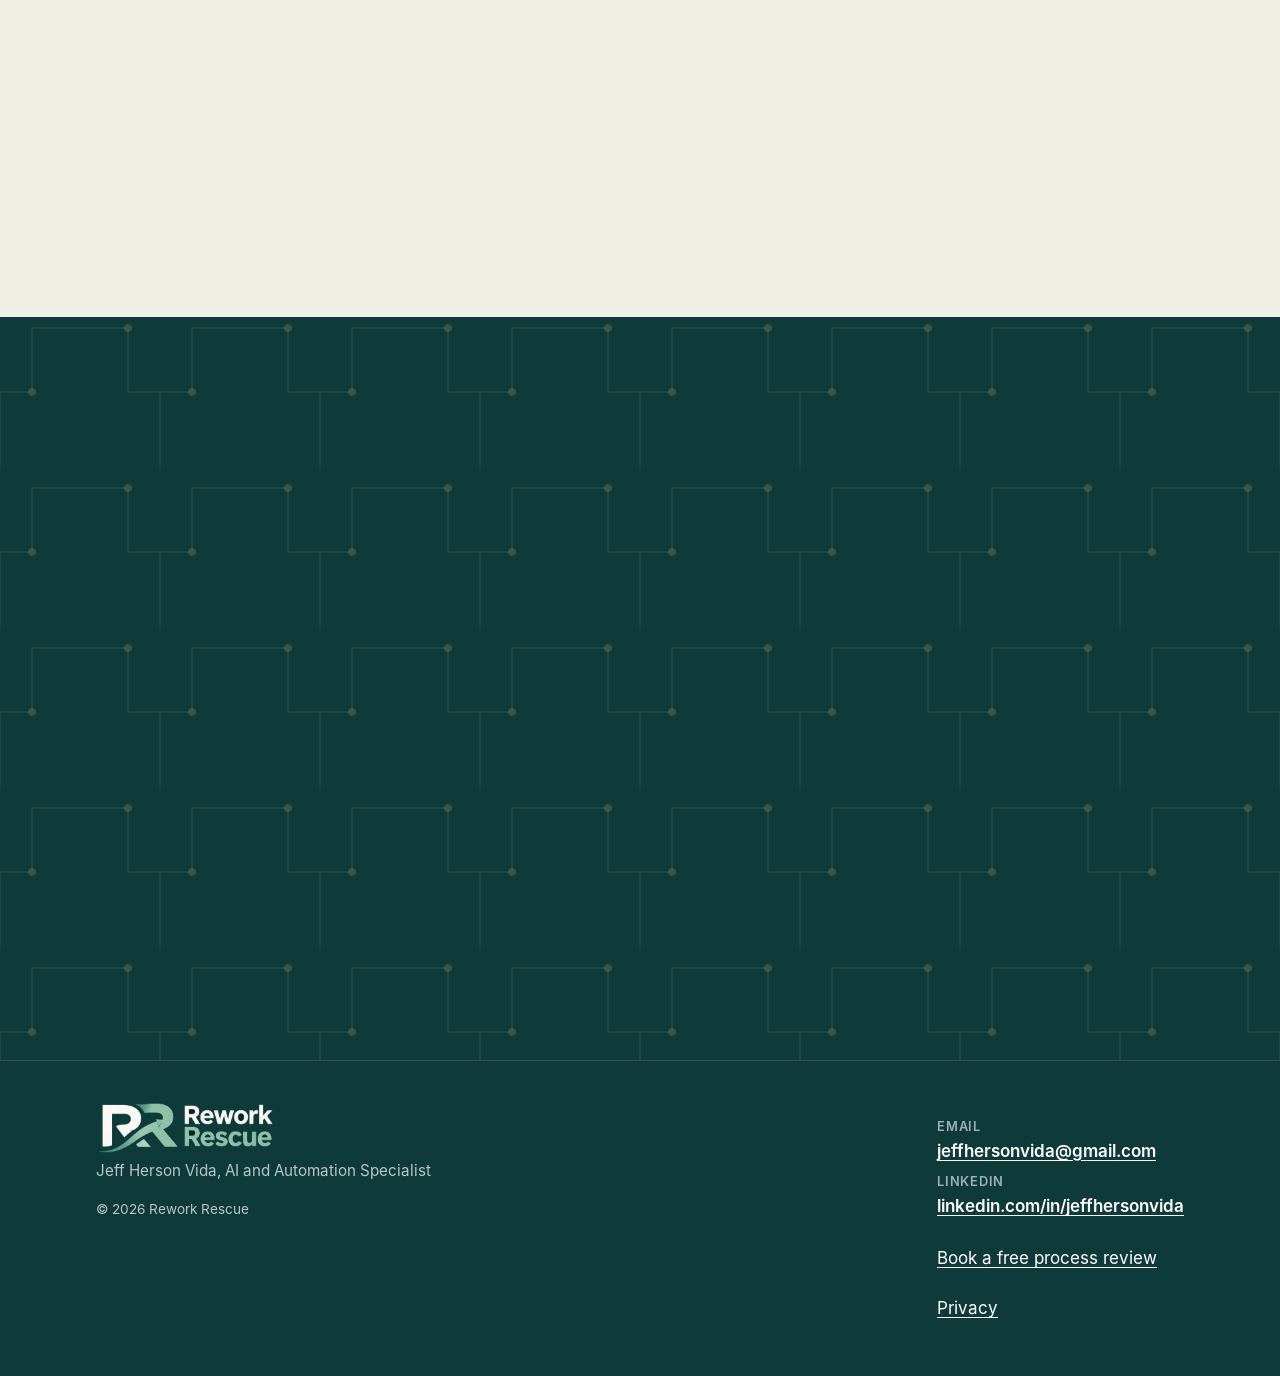
==== commit 8e9af735: "Preview: Jeff's Pricing copy (software costs + support boxes, maintenance line); US$/AU$ price forma" ====
--- a/index.html
+++ b/index.html
@@ -364,7 +364,7 @@
 
     <section class="section v6-pricing" id="pricing" aria-labelledby="pricing-h">
       <div class="container">
-        <p class="eyebrow">Pricing</p>
+        <p class="eyebrow">Project pricing</p>
         <h2 id="pricing-h">Practical improvements, priced upfront.</h2>
         <p class="lede">Each project is scoped around the problem you&rsquo;re trying to solve, the tools involved and the work required.</p>
         <div class="v6-price-card">
@@ -373,10 +373,10 @@
               <button type="button" data-cur="USD" aria-pressed="true">USD</button><button type="button" data-cur="AUD" aria-pressed="false">AUD</button>
             </div>
             <p class="v6-price-from">Projects start from</p>
-            <p class="v6-price-amt" aria-live="polite"><span data-price>USD $500</span></p>
+            <p class="v6-price-amt" aria-live="polite"><span data-price>US$500</span></p>
           </div>
           <div class="v6-price-incl">
-            <p class="v6-price-k">Before work starts:</p>
+            <p class="v6-price-k">Before work starts, you&rsquo;ll receive:</p>
             <ul class="v6-ticks">
               <li>A clear scope of work.</li>
               <li>Agreed deliverables.</li>
@@ -385,7 +385,17 @@
             </ul>
           </div>
         </div>
-        <p class="v6-price-close">No surprises. No commitment until you agree.</p>
+        <div class="v6-price-extra">
+          <div class="v6-price-box">
+            <h3>Software and subscription costs</h3>
+            <p>Third-party software, hosting, API usage and subscriptions required for your solution are separate from my project fee. Any expected costs will be identified and agreed before work begins.</p>
+          </div>
+          <div class="v6-price-box">
+            <h3>Support when you need it</h3>
+            <p>You&rsquo;ll receive documentation and a walkthrough to help you manage your solution and resolve common issues yourself. If you&rsquo;d rather have help, additional support and ongoing maintenance are available separately.</p>
+            <p class="v6-maint"><strong>Ongoing maintenance from <span data-price="maint">US$165/month</span></strong><span>Optional. Agreed separately based on your requirements.</span></p>
+          </div>
+        </div>
       </div>
     </section>
 
@@ -420,7 +430,7 @@
         <details class="faq-item"><summary>Will this replace anyone on my team?</summary><p>No. The aim is to reduce repetitive copying, checking and follow-ups, so your team can spend more time on work that needs their judgement.</p></details>
         <details class="faq-item"><summary>What do you need from me?</summary><p>Usually, a description of the process, an example of the current records with confidential information removed, and an understanding of the tools your team uses. You and I will agree on any access needed before work begins.</p></details>
         <details class="faq-item"><summary>Can you work with confidential or sensitive information?</summary><p>Yes. I work inside your own accounts and tools, not mine, through a user account you set up with only the access the project needs. I&rsquo;m happy to sign an NDA and a data processing agreement before handling any personal data. Client data is never put into free AI tools or tools that train on your data.</p></details>
-        <details class="faq-item"><summary>How much does a project cost?</summary><p>Projects start from <span data-price>USD $500</span>. The price depends on the problem, the tools involved and the work required. You&rsquo;ll receive a written scope and price before work begins, and nothing is committed until you agree.</p></details>
+        <details class="faq-item"><summary>How much does a project cost?</summary><p>Projects start from <span data-price>US$500</span>. The price depends on the problem, the tools involved and the work required. You&rsquo;ll receive a written scope and price before work begins, and nothing is committed until you agree.</p></details>
         <details class="faq-item"><summary>How long does a project take?</summary><p>Most small projects take around 1&ndash;3 weeks. The expected timeframe is confirmed in the written scope before work begins.</p></details>
         <details class="faq-item"><summary>What happens after handover?</summary><p>You&rsquo;ll receive documentation and a walkthrough explaining how your solution works, how to manage it and how to resolve common issues.</p><p>The first 30 days also include fixes for issues within the agreed scope.</p><p>After that, you can request additional help as needed, or arrange ongoing maintenance if you&rsquo;d prefer me to help manage and maintain your solution.</p><p>You own the solution and its agreed access. Unless ongoing monitoring is part of a separate support arrangement, I won&rsquo;t actively monitor it after handover.</p></details>
         <details class="faq-item"><summary>Are software subscriptions and API costs included?</summary><p>No. My project fee covers the agreed work to design, build, test and hand over your solution.</p><p>Third-party costs such as n8n hosting, OpenAI API usage, software subscriptions, hosting or other services required by the solution are separate. I&rsquo;ll identify any expected costs upfront so you can review and approve them before we proceed.</p><p>Where practical, the solution will be set up using accounts you own, so you retain control over your services and subscriptions.</p></details>
--- a/assets/styles.css
+++ b/assets/styles.css
@@ -6332,3 +6332,12 @@
 .v6-handbox .v6-hand-grid3 { grid-template-columns: repeat(3, minmax(0, 1fr)); }
 .v6-handbox .v6-hand-more { margin: 0.9rem 0 0; font-size: 0.95rem; color: var(--ink); }
 @media (max-width: 52rem) { .v6-handbox .v6-hand-grid3 { grid-template-columns: minmax(0, 1fr); } }
+/* 27 Nov 11:45 (Jeff copy): Pricing = price card + two small boxes (software costs, support) */
+.v6-price-extra { margin-top: 1rem; max-width: 52rem; display: grid; grid-template-columns: repeat(2, minmax(0, 1fr)); gap: 1rem; }
+.v6-price-box { padding: 1.1rem 1.2rem; background: #fff; border: 1px solid var(--line); border-radius: 12px; }
+.v6-price-box h3 { margin: 0 0 0.35rem; font-size: 1.05rem; }
+.v6-price-box p { margin: 0; font-size: 0.95rem; color: var(--muted); }
+.v6-price-box .v6-maint { margin-top: 0.8rem; padding-top: 0.75rem; border-top: 1px solid var(--line); display: grid; gap: 0.15rem; }
+.v6-price-box .v6-maint strong { color: var(--ink); font-size: 1rem; }
+.v6-price-box .v6-maint span:not([data-price]) { font-size: 0.88rem; }
+@media (max-width: 40rem) { .v6-price-extra { grid-template-columns: minmax(0, 1fr); gap: 0.7rem; } .v6-price-box { padding: 1rem; } }
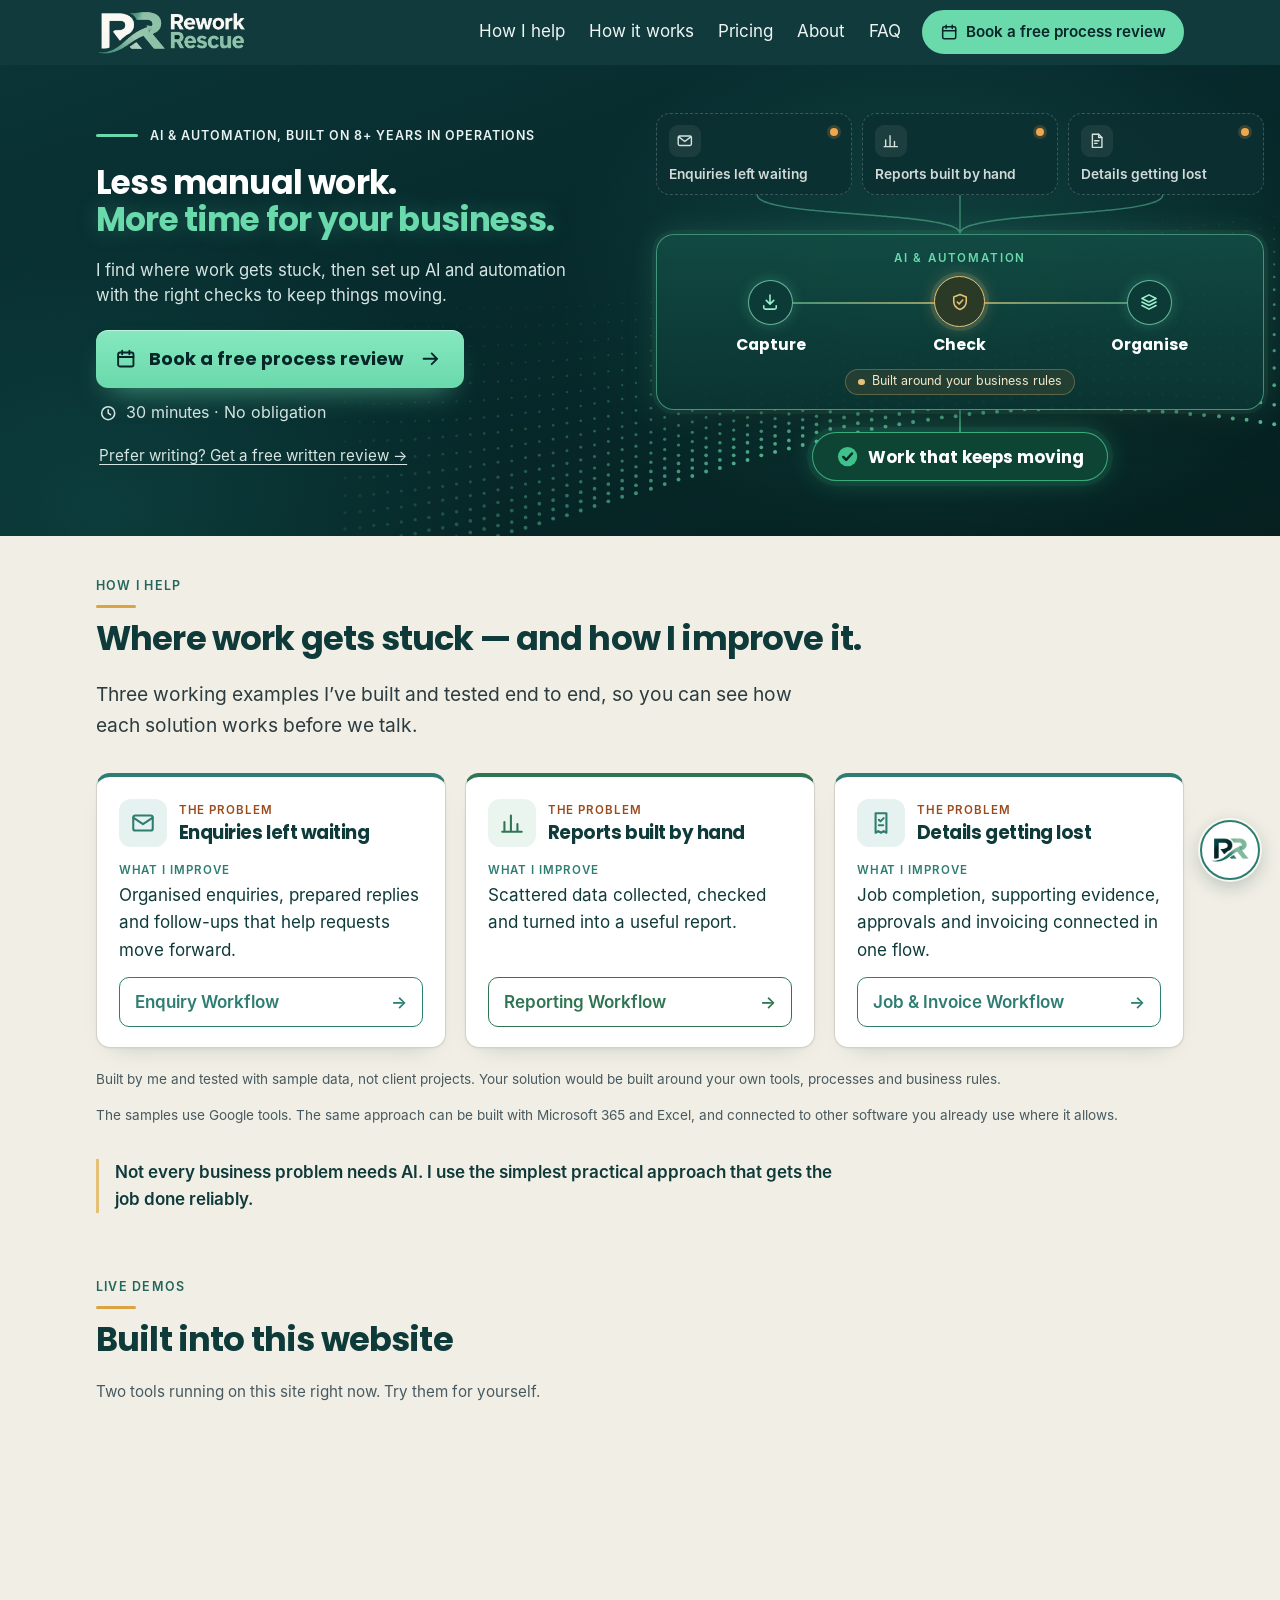
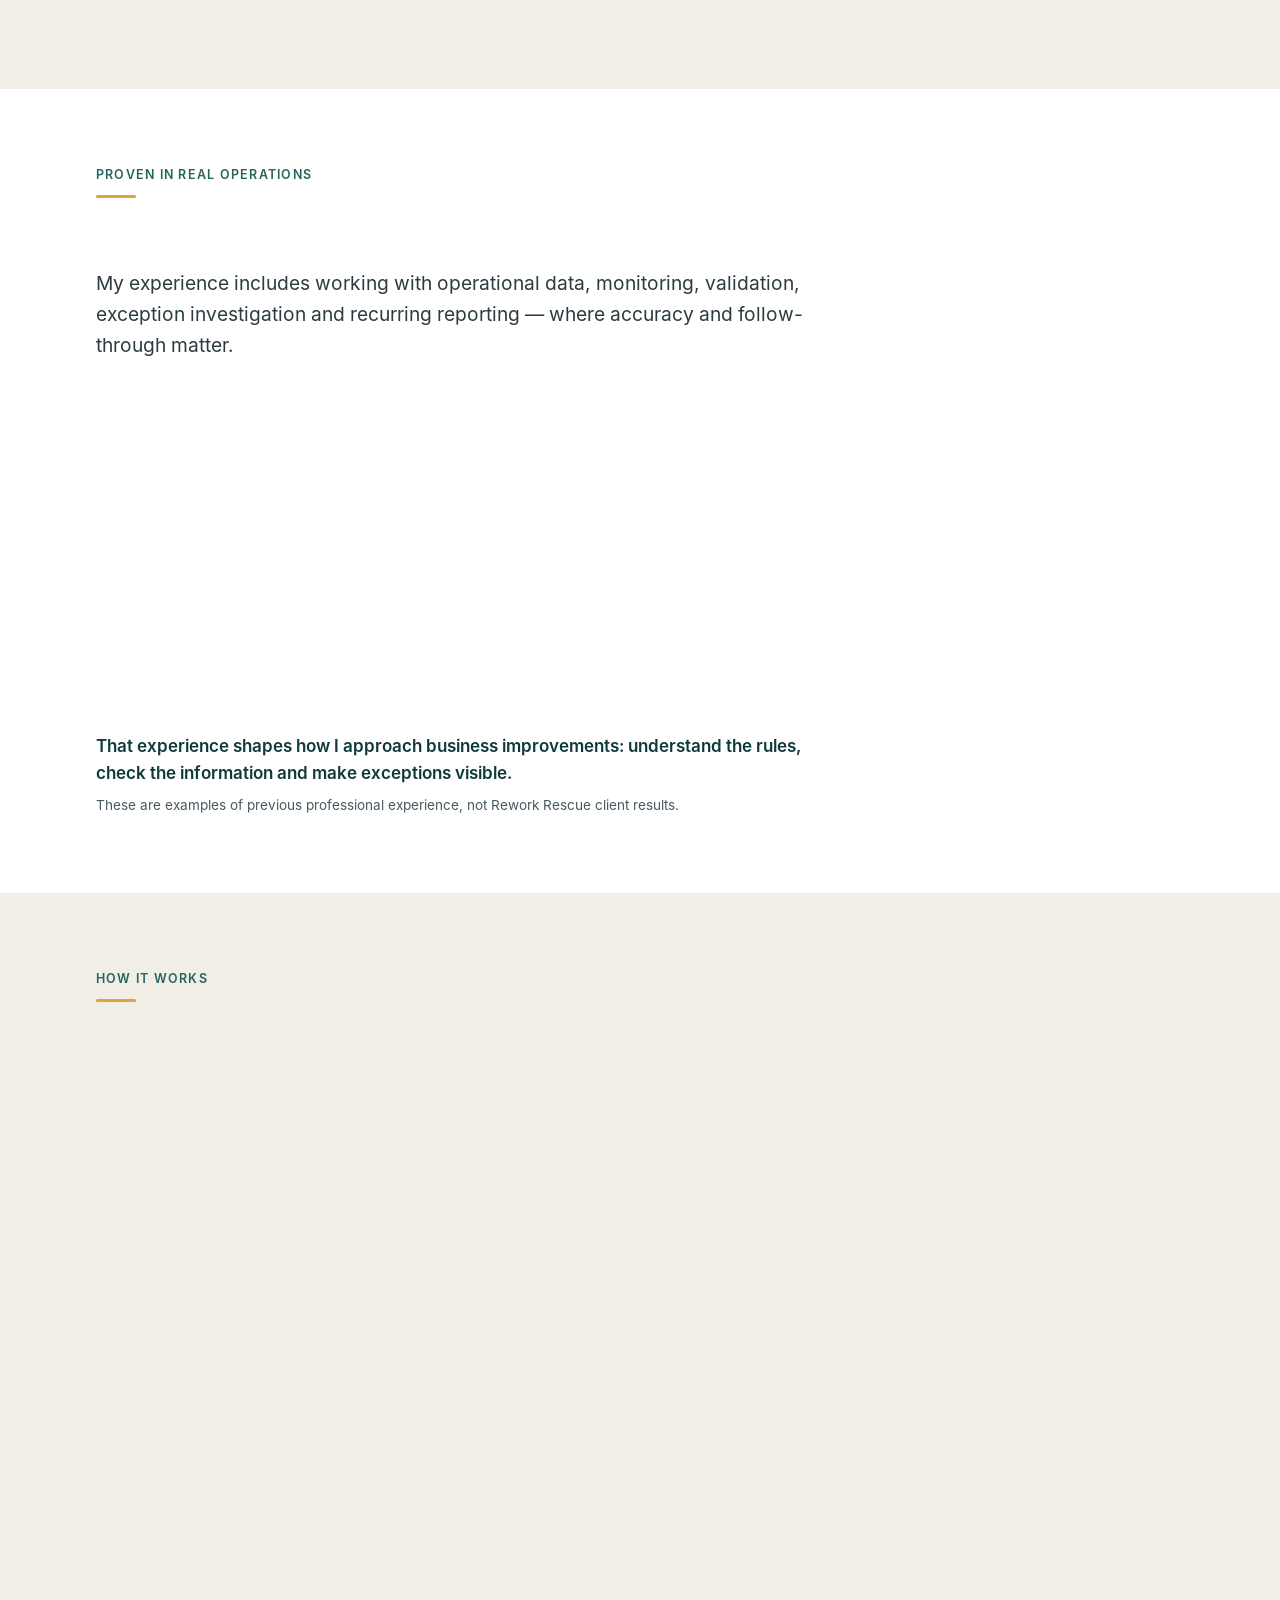
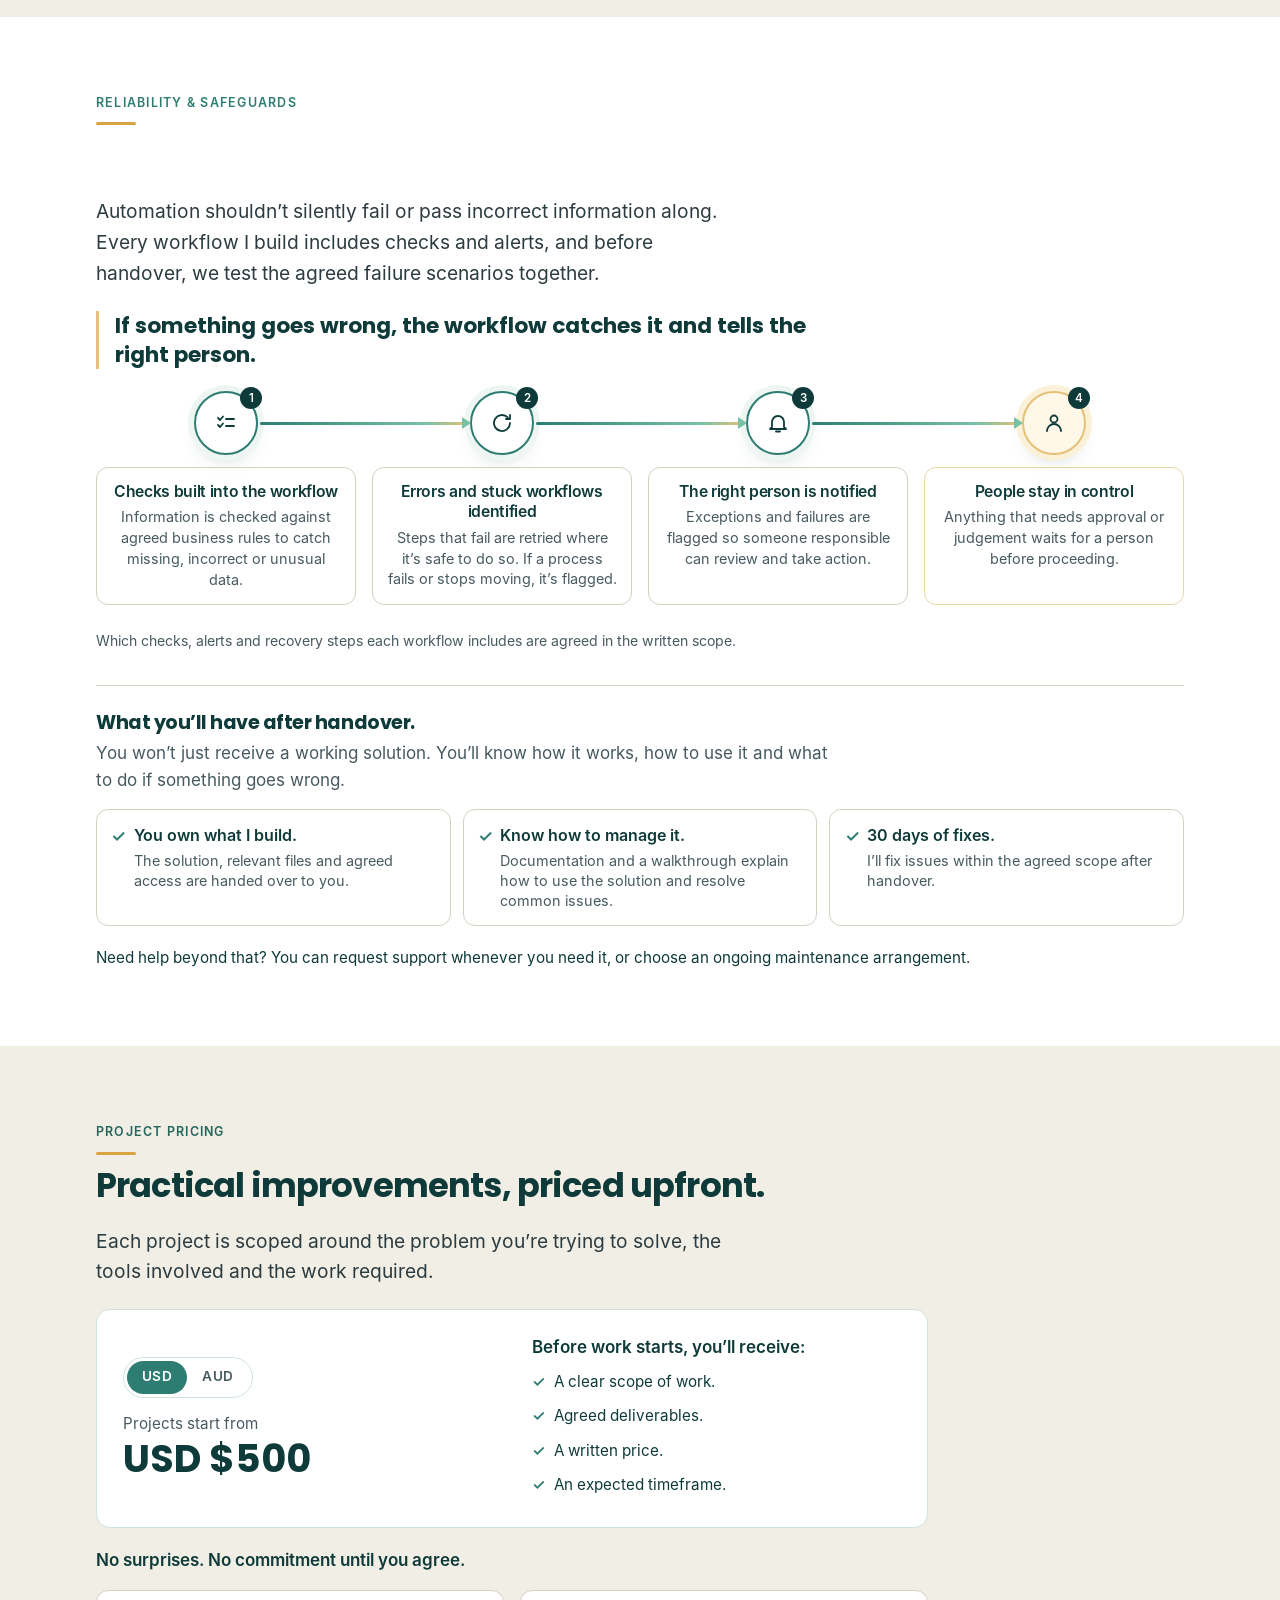
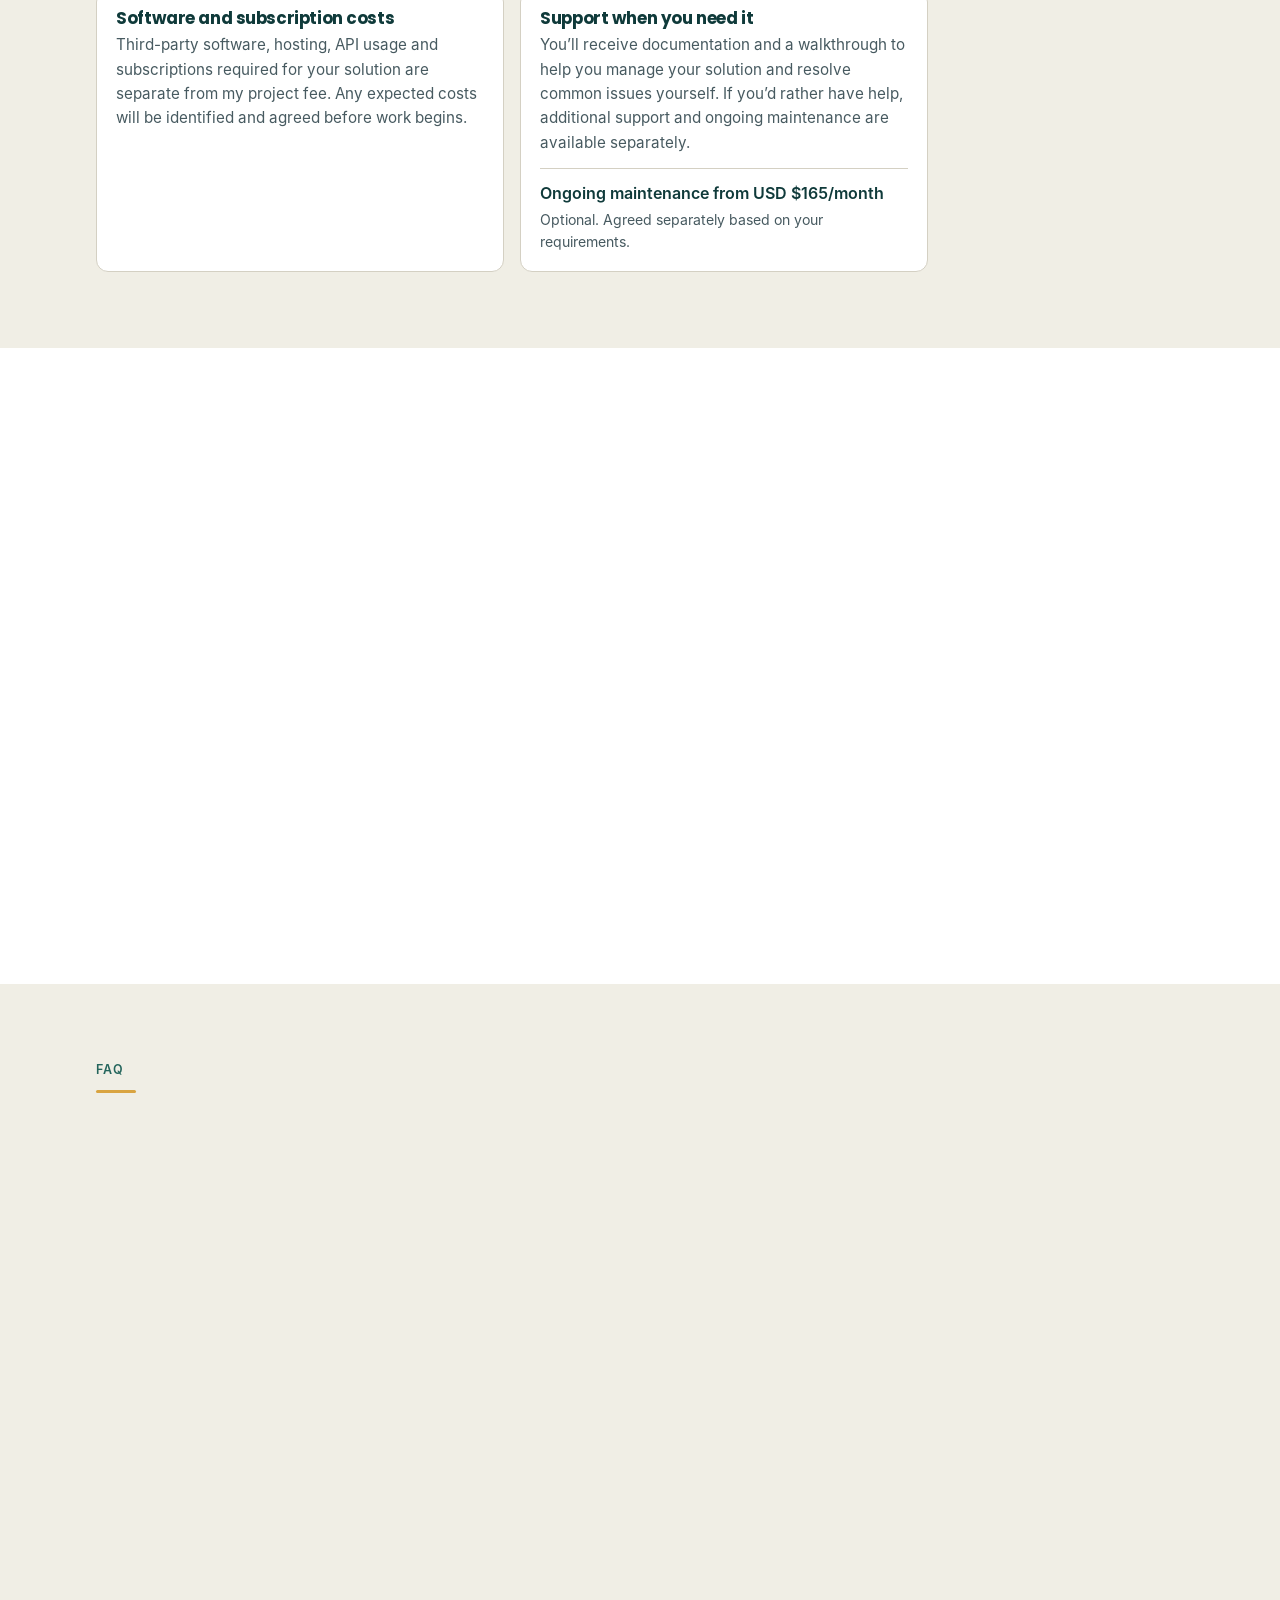
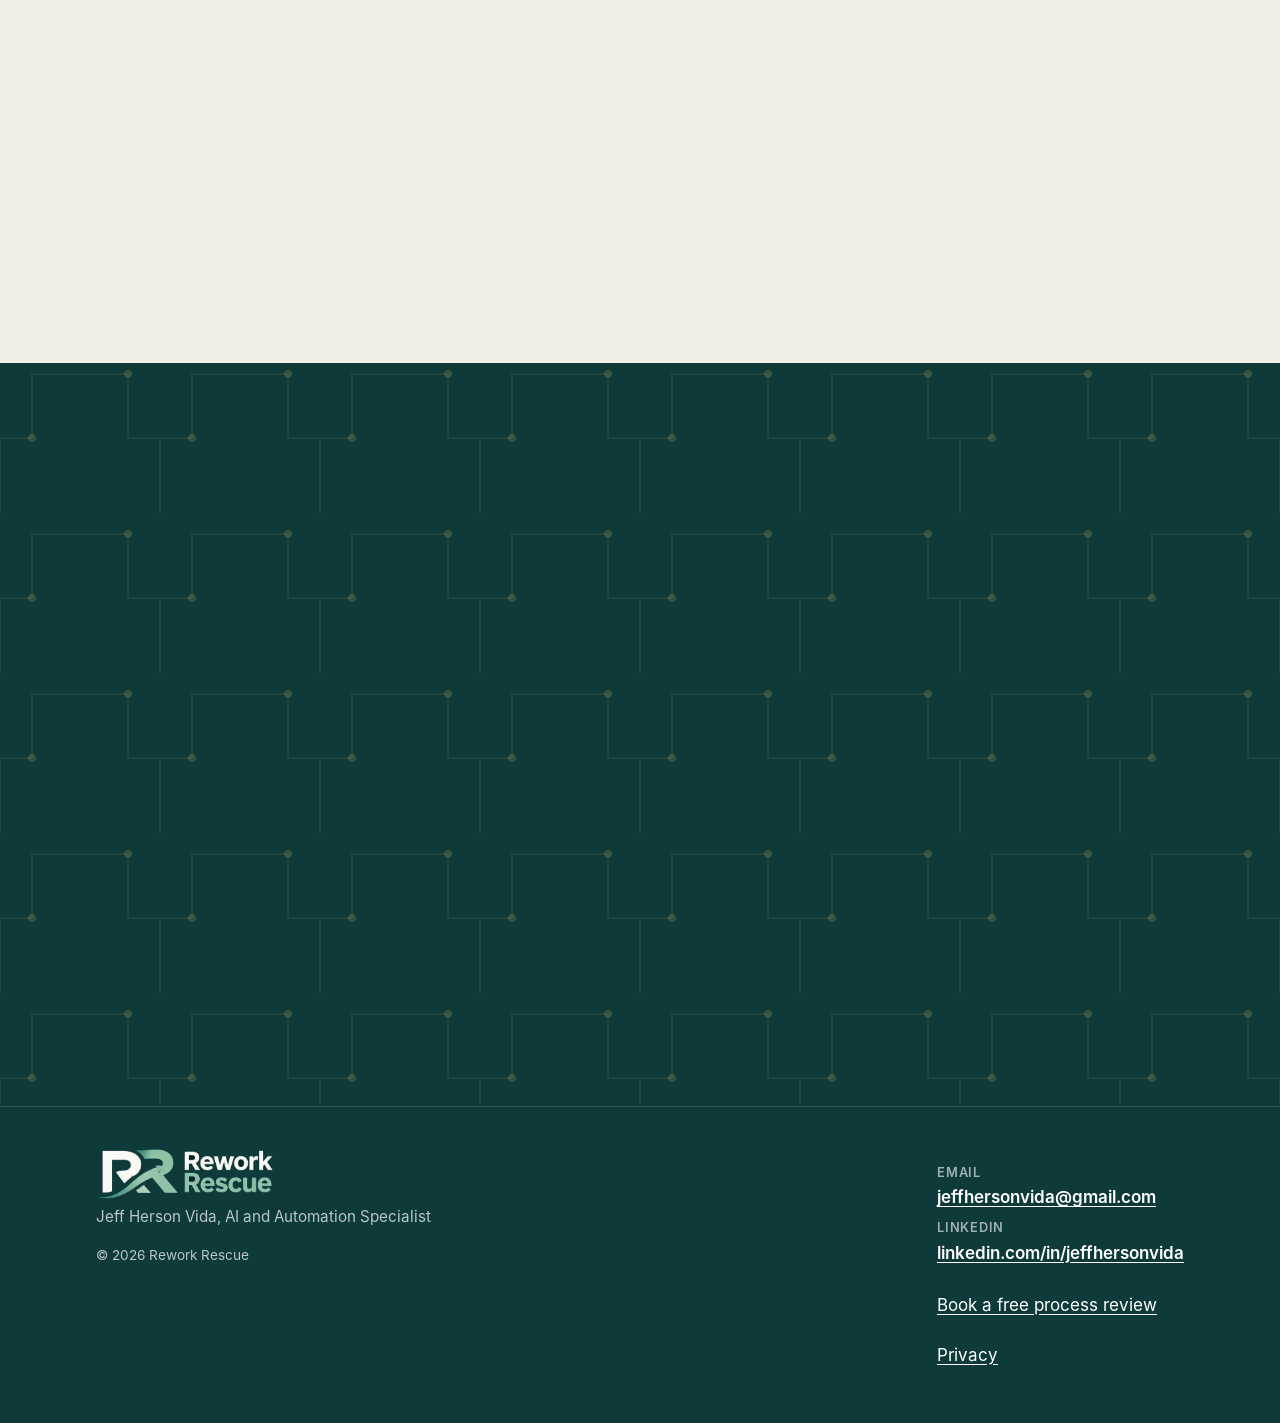
==== commit 452dddff: "USD $ / AUD $ price format; restore 'No surprises. No commitment until you agree.' Co-Authored-By: C" ====
--- a/index.html
+++ b/index.html
@@ -373,7 +373,7 @@
               <button type="button" data-cur="USD" aria-pressed="true">USD</button><button type="button" data-cur="AUD" aria-pressed="false">AUD</button>
             </div>
             <p class="v6-price-from">Projects start from</p>
-            <p class="v6-price-amt" aria-live="polite"><span data-price>US$500</span></p>
+            <p class="v6-price-amt" aria-live="polite"><span data-price>USD $500</span></p>
           </div>
           <div class="v6-price-incl">
             <p class="v6-price-k">Before work starts, you&rsquo;ll receive:</p>
@@ -385,6 +385,7 @@
             </ul>
           </div>
         </div>
+        <p class="v6-price-close">No surprises. No commitment until you agree.</p>
         <div class="v6-price-extra">
           <div class="v6-price-box">
             <h3>Software and subscription costs</h3>
@@ -393,7 +394,7 @@
           <div class="v6-price-box">
             <h3>Support when you need it</h3>
             <p>You&rsquo;ll receive documentation and a walkthrough to help you manage your solution and resolve common issues yourself. If you&rsquo;d rather have help, additional support and ongoing maintenance are available separately.</p>
-            <p class="v6-maint"><strong>Ongoing maintenance from <span data-price="maint">US$165/month</span></strong><span>Optional. Agreed separately based on your requirements.</span></p>
+            <p class="v6-maint"><strong>Ongoing maintenance from <span data-price="maint">USD $165/month</span></strong><span>Optional. Agreed separately based on your requirements.</span></p>
           </div>
         </div>
       </div>
@@ -430,11 +431,11 @@
         <details class="faq-item"><summary>Will this replace anyone on my team?</summary><p>No. The aim is to reduce repetitive copying, checking and follow-ups, so your team can spend more time on work that needs their judgement.</p></details>
         <details class="faq-item"><summary>What do you need from me?</summary><p>Usually, a description of the process, an example of the current records with confidential information removed, and an understanding of the tools your team uses. You and I will agree on any access needed before work begins.</p></details>
         <details class="faq-item"><summary>Can you work with confidential or sensitive information?</summary><p>Yes. I work inside your own accounts and tools, not mine, through a user account you set up with only the access the project needs. I&rsquo;m happy to sign an NDA and a data processing agreement before handling any personal data. Client data is never put into free AI tools or tools that train on your data.</p></details>
-        <details class="faq-item"><summary>How much does a project cost?</summary><p>Projects start from <span data-price>US$500</span>. The price depends on the problem, the tools involved and the work required. You&rsquo;ll receive a written scope and price before work begins, and nothing is committed until you agree.</p></details>
+        <details class="faq-item"><summary>How much does a project cost?</summary><p>Projects start from <span data-price>USD $500</span>. The price depends on the problem, the tools involved and the work required. You&rsquo;ll receive a written scope and price before work begins, and nothing is committed until you agree.</p></details>
         <details class="faq-item"><summary>How long does a project take?</summary><p>Most small projects take around 1&ndash;3 weeks. The expected timeframe is confirmed in the written scope before work begins.</p></details>
         <details class="faq-item"><summary>What happens after handover?</summary><p>You&rsquo;ll receive documentation and a walkthrough explaining how your solution works, how to manage it and how to resolve common issues.</p><p>The first 30 days also include fixes for issues within the agreed scope.</p><p>After that, you can request additional help as needed, or arrange ongoing maintenance if you&rsquo;d prefer me to help manage and maintain your solution.</p><p>You own the solution and its agreed access. Unless ongoing monitoring is part of a separate support arrangement, I won&rsquo;t actively monitor it after handover.</p></details>
         <details class="faq-item"><summary>Are software subscriptions and API costs included?</summary><p>No. My project fee covers the agreed work to design, build, test and hand over your solution.</p><p>Third-party costs such as n8n hosting, OpenAI API usage, software subscriptions, hosting or other services required by the solution are separate. I&rsquo;ll identify any expected costs upfront so you can review and approve them before we proceed.</p><p>Where practical, the solution will be set up using accounts you own, so you retain control over your services and subscriptions.</p></details>
-        <details class="faq-item"><summary>Can I request support after the 30 days?</summary><p>Yes. You can request support, fixes or improvements whenever you need them. If you&rsquo;d prefer regular assistance, ongoing maintenance is also available from <span data-price="maint">US$165/month</span>, depending on the workflow and agreed support requirements.</p></details>
+        <details class="faq-item"><summary>Can I request support after the 30 days?</summary><p>Yes. You can request support, fixes or improvements whenever you need them. If you&rsquo;d prefer regular assistance, ongoing maintenance is also available from <span data-price="maint">USD $165/month</span>, depending on the workflow and agreed support requirements.</p></details>
       </div>
     </section>
 
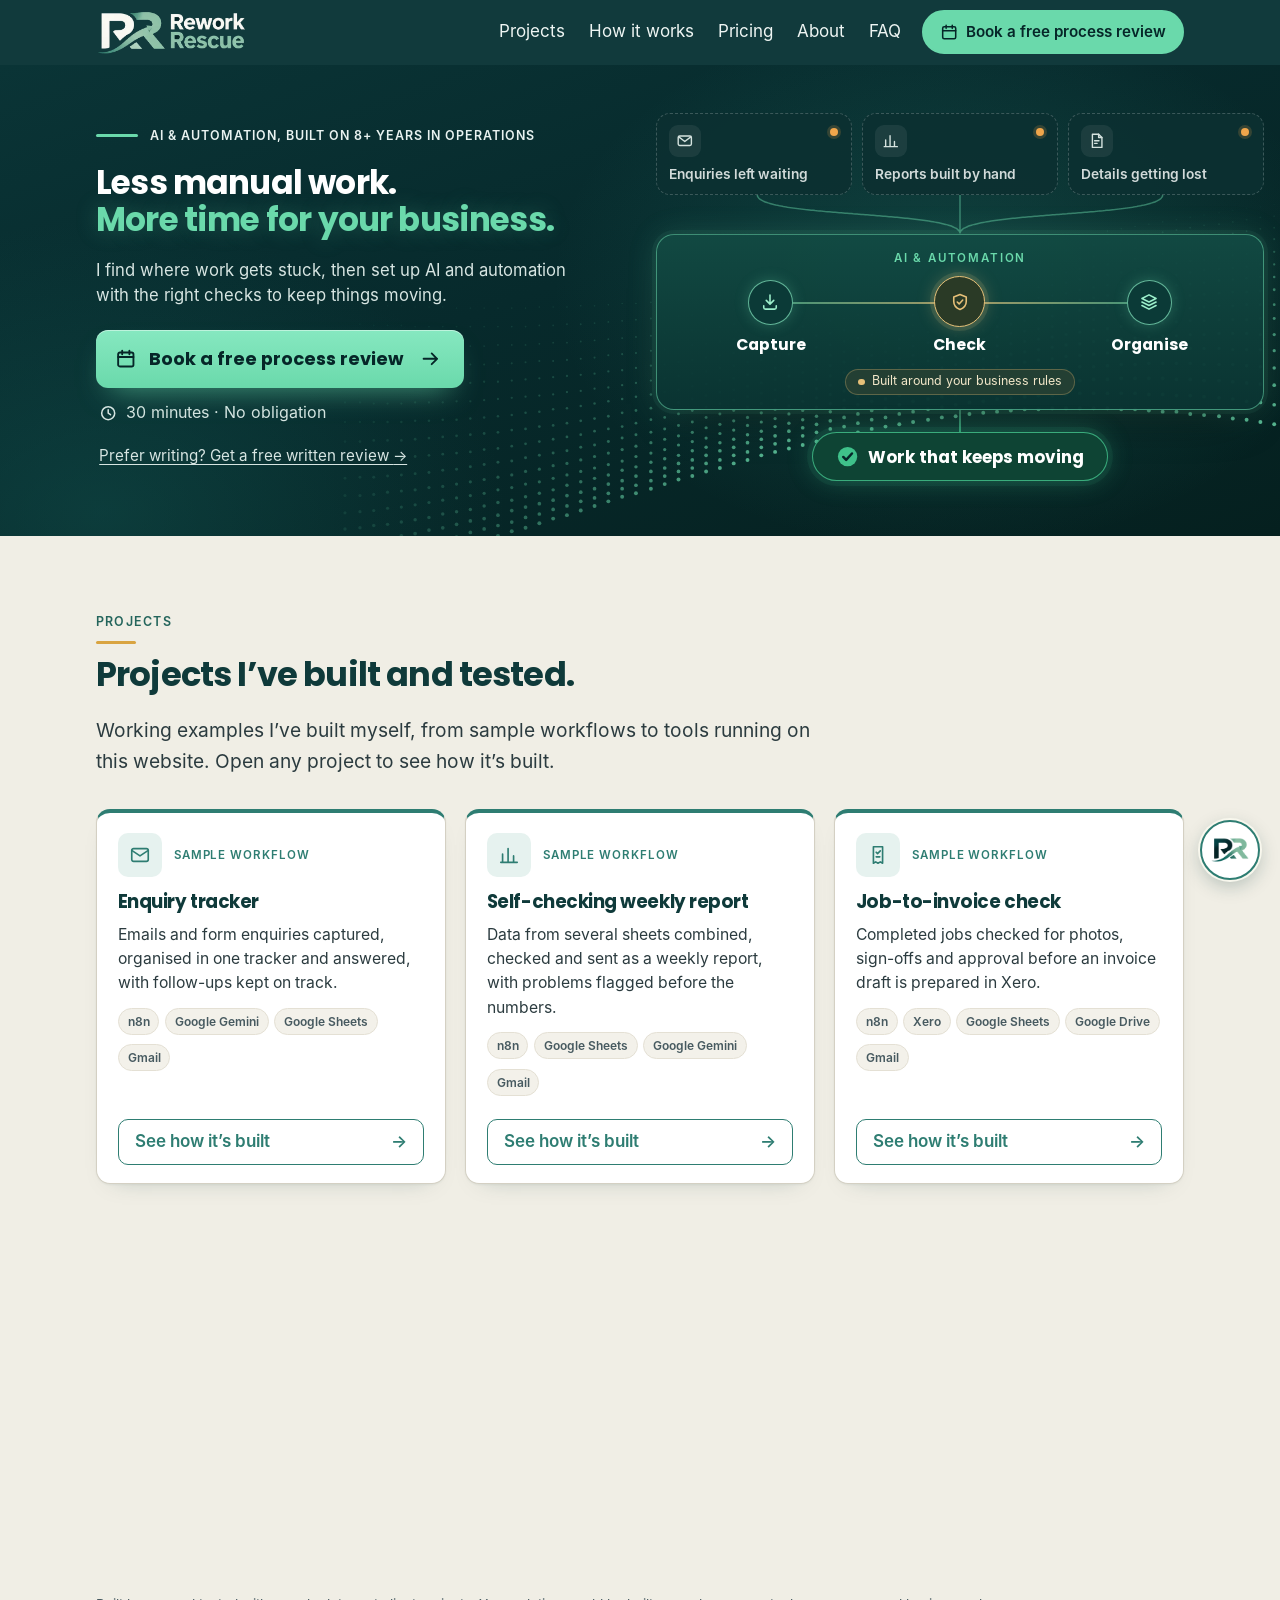
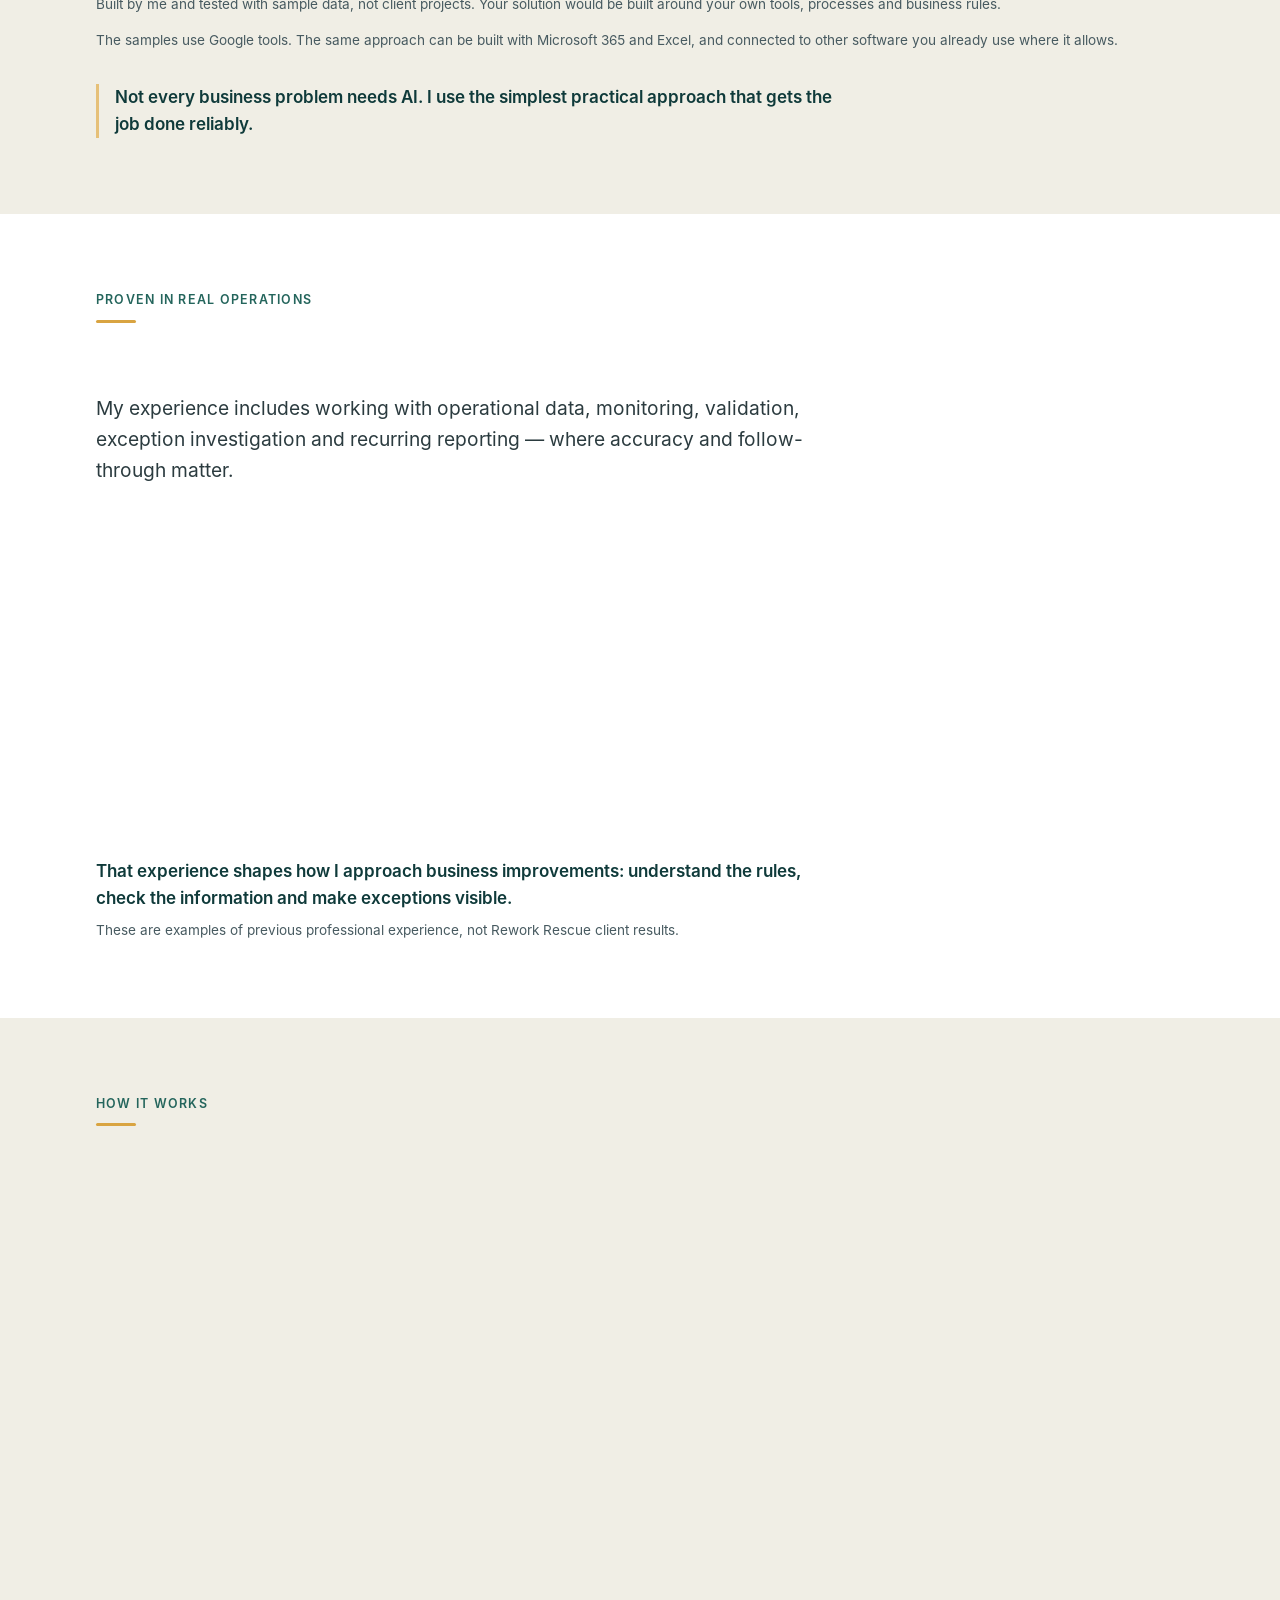
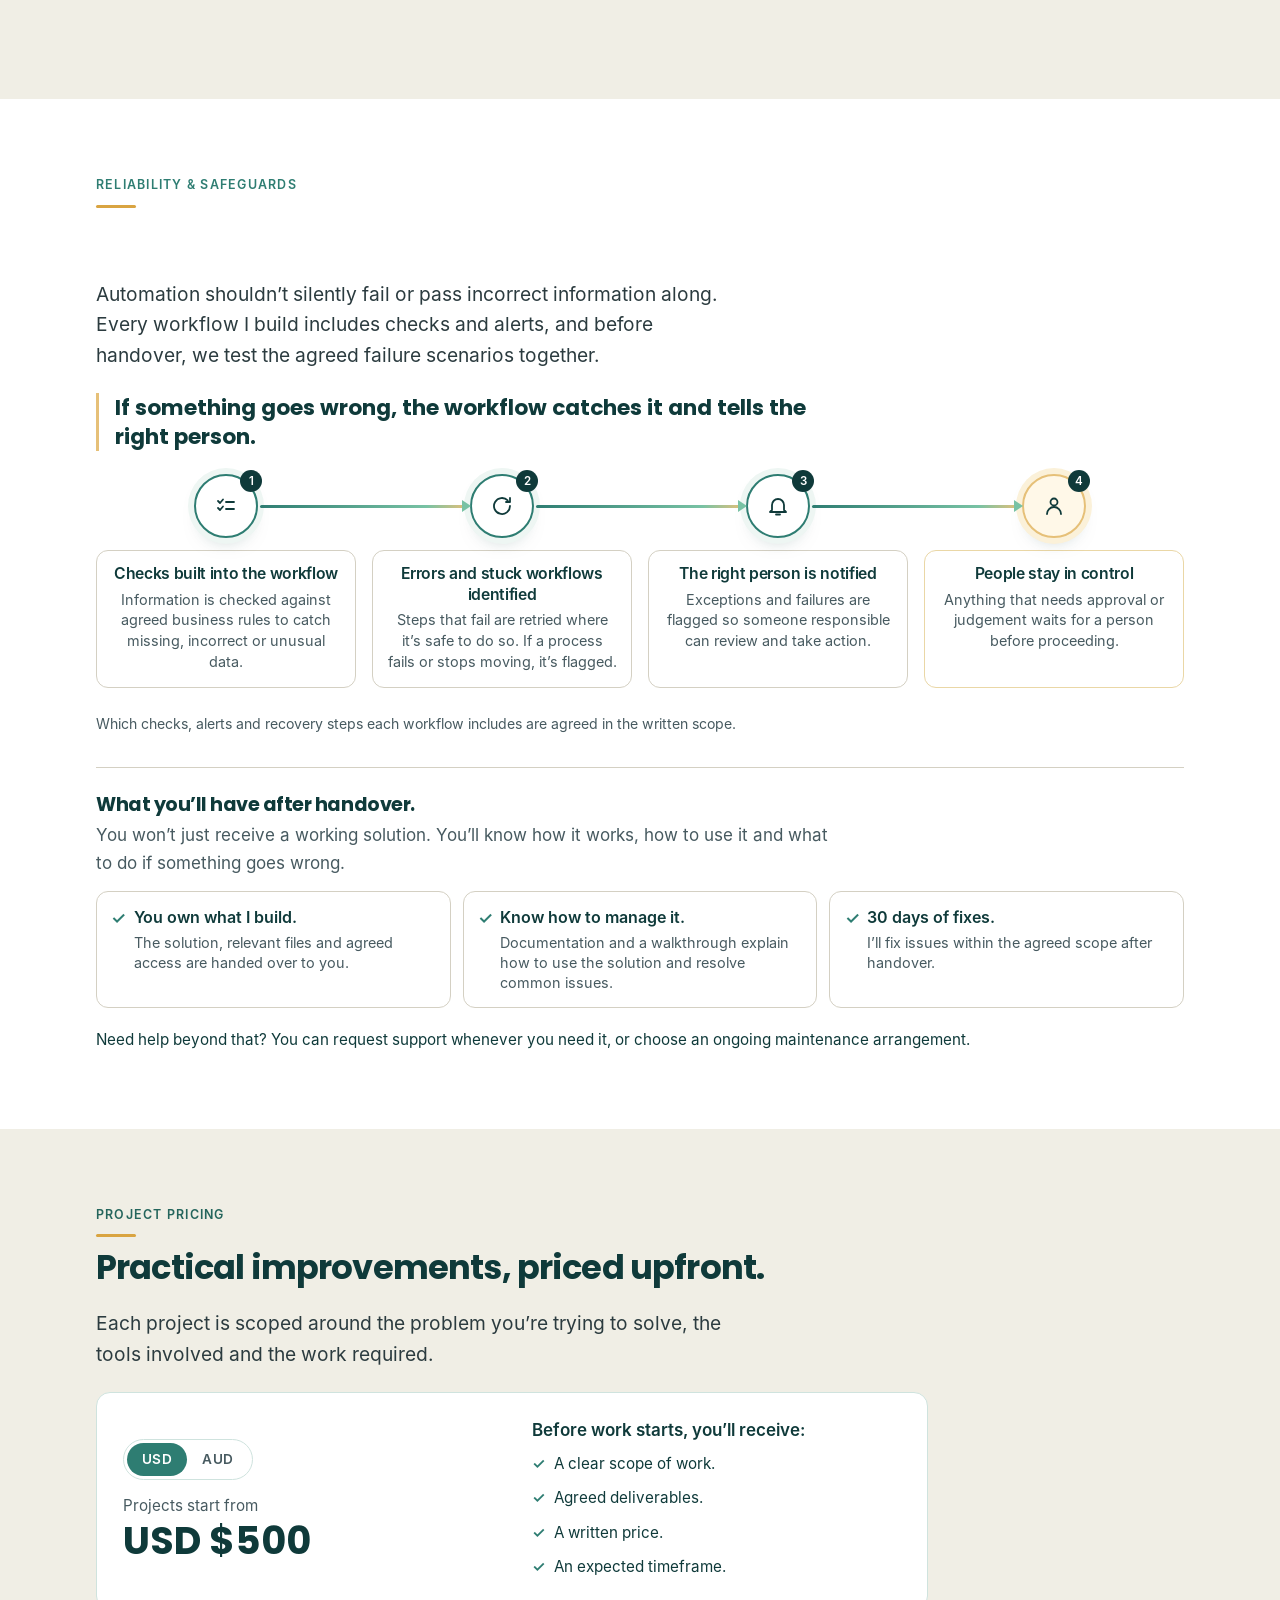
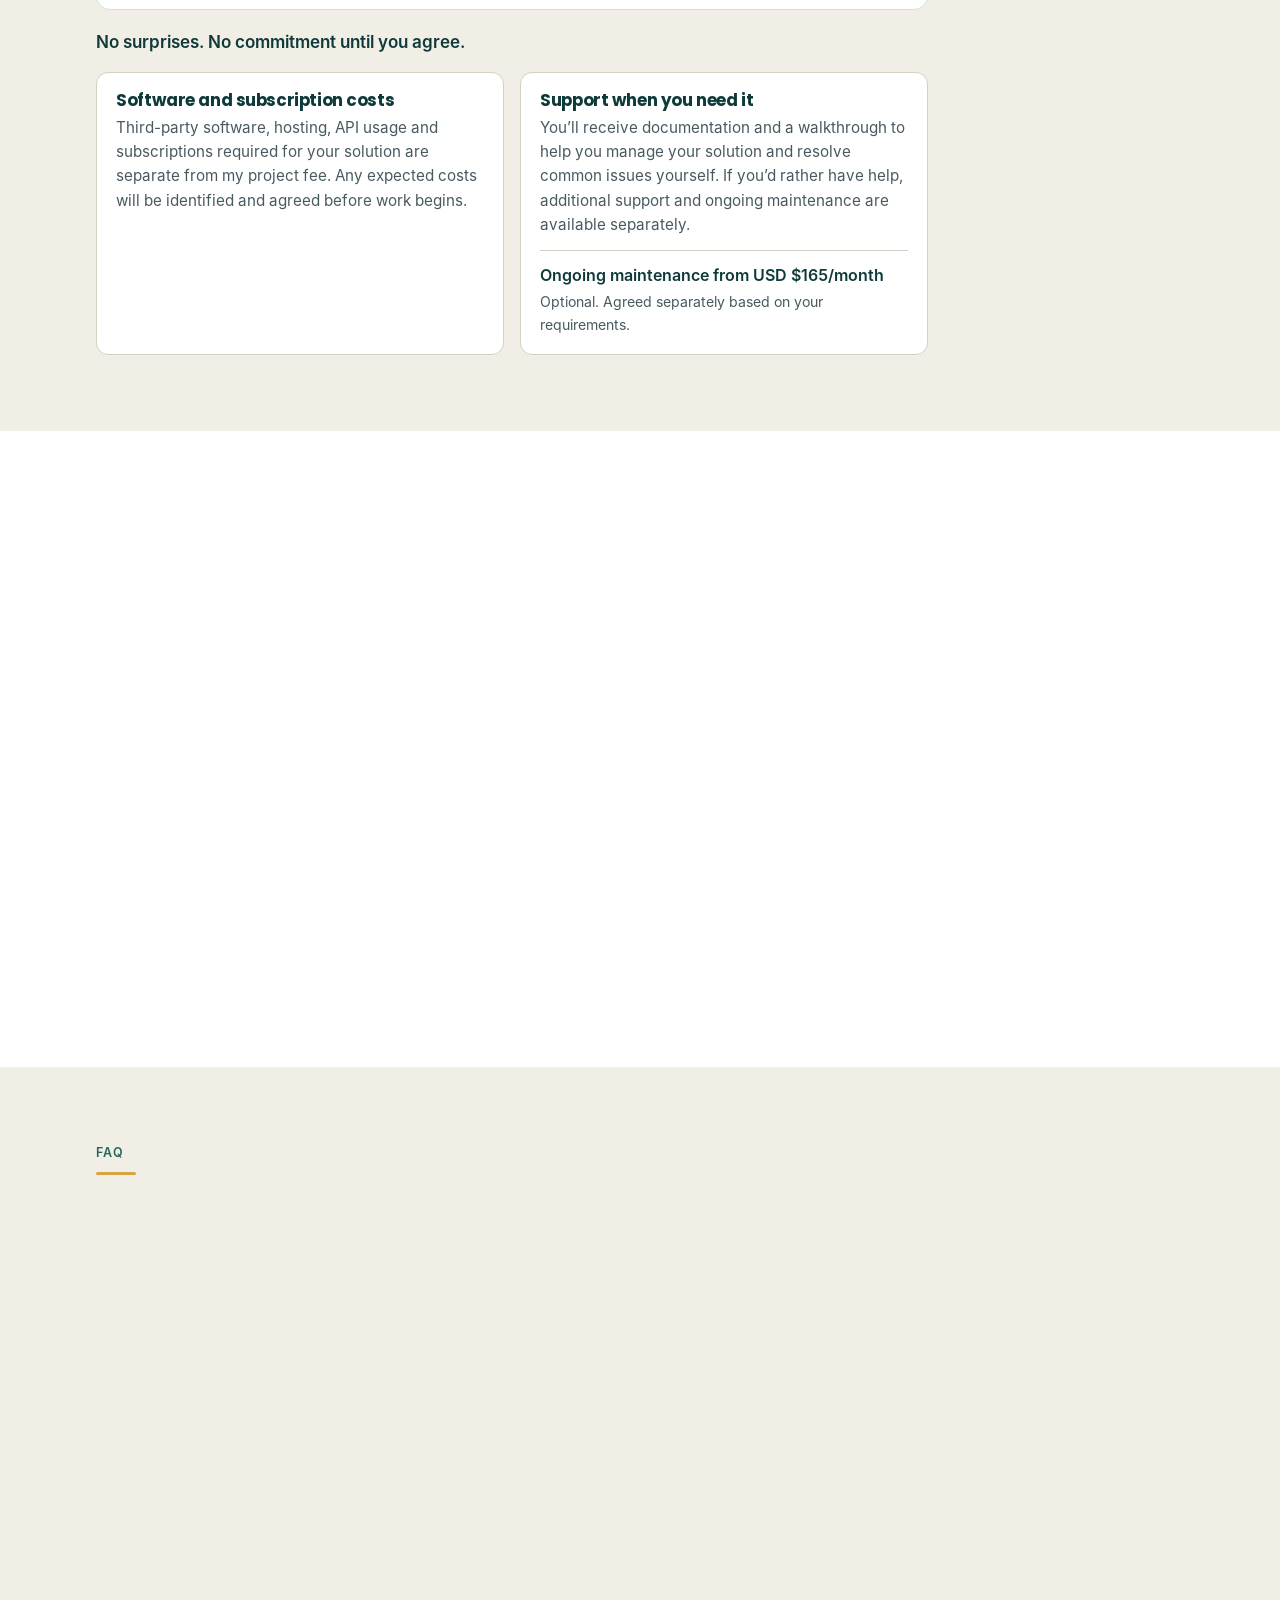
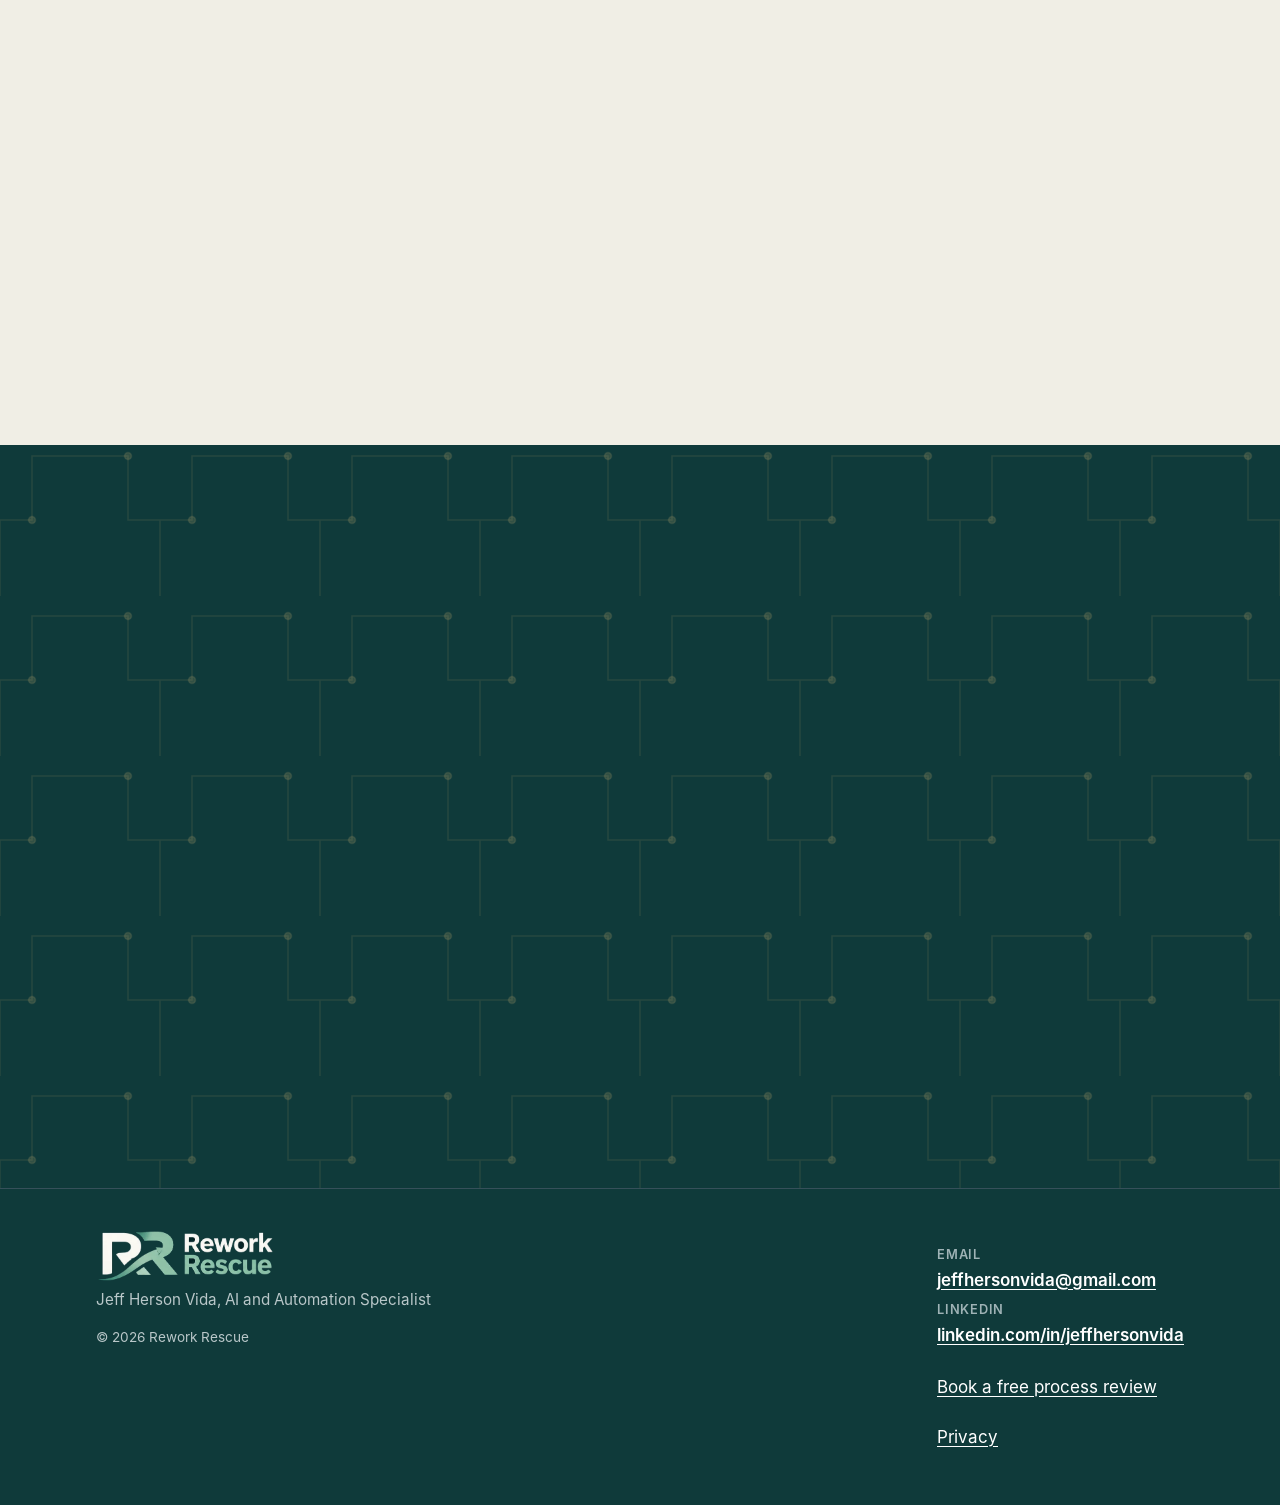
==== commit dbe604a7: "Projects grid (option B): How I help becomes Projects; Live demos folded in; spacing fixes - Five pr" ====
--- a/index.html
+++ b/index.html
@@ -36,7 +36,7 @@
       <button type="button" class="nav-toggle" aria-expanded="false" aria-controls="site-nav" hidden><span class="nav-toggle-icon" aria-hidden="true"></span>Menu</button>
       <nav id="site-nav" aria-label="Main">
         <ul class="nav-list">
-          <li><a href="#services">How I help</a></li>
+          <li><a href="#services">Projects</a></li>
           <li><a href="#how">How it works</a></li>
           <li><a href="#pricing">Pricing</a></li>
           <li><a href="#about">About</a></li>
@@ -84,27 +84,50 @@
       </div>
     </section>
 
-    <section class="section v6-help" id="services" aria-labelledby="services-h"><span class="anchor" id="built"></span><span class="anchor" id="samples"></span>
-      <div class="container">
-        <p class="eyebrow">How I help</p>
-        <h2 id="services-h">Where work gets stuck &mdash; and how I improve it.</h2>
-        <p class="lede v6-lede">Three working examples I&rsquo;ve built and tested end to end, so you can see how each solution works before we talk.</p>
-
-        <ul class="v6-tiles" id="sample-projects" data-sp-track aria-label="Problems, solutions and projects">
-          <li class="v6-tile v6-tile-enq">
-            <div class="v6-head"><span class="v6-ico" aria-hidden="true"><svg viewBox="0 0 24 24" width="26" height="26" focusable="false"><path d="M3 7l9 6 9-6"/><rect x="3" y="5" width="18" height="14" rx="2"/></svg></span><div class="v6-prob"><p class="v6-k">The problem</p><h3 class="v6-tag">Enquiries left waiting</h3></div></div>
-            <div class="v6-part"><p class="v6-k">What I improve</p><p>Organised enquiries, prepared replies and follow-ups that help requests move forward.</p></div>
-            <a class="v6-go" href="#sp-d-enquiry" data-sp-open="enquiry" data-sp-group="sample" aria-haspopup="dialog"><span>Enquiry Workflow</span> <span class="v6-go-arr" aria-hidden="true">&rarr;</span></a>
-          </li>
-          <li class="v6-tile v6-tile-rep">
-            <div class="v6-head"><span class="v6-ico" aria-hidden="true"><svg viewBox="0 0 24 24" width="26" height="26" focusable="false"><path d="M5 20V11M11 20V5M17 20V13M3 20h18"/></svg></span><div class="v6-prob"><p class="v6-k">The problem</p><h3 class="v6-tag">Reports built by hand</h3></div></div>
-            <div class="v6-part"><p class="v6-k">What I improve</p><p>Scattered data collected, checked and turned into a useful report.</p></div>
-            <a class="v6-go" href="#sp-d-report" data-sp-open="report" data-sp-group="sample" aria-haspopup="dialog"><span>Reporting Workflow</span> <span class="v6-go-arr" aria-hidden="true">&rarr;</span></a>
-          </li>
-          <li class="v6-tile v6-tile-pay">
-            <div class="v6-head"><span class="v6-ico" aria-hidden="true"><svg viewBox="0 0 24 24" width="26" height="26" focusable="false"><path d="M7 3h10v18l-2.5-1.5L12 21l-2.5-1.5L7 21z"/><path d="M10 9l1.5 1.5L14.5 7.5M10 14h4"/></svg></span><div class="v6-prob"><p class="v6-k">The problem</p><h3 class="v6-tag">Details getting lost</h3></div></div>
-            <div class="v6-part"><p class="v6-k">What I improve</p><p>Job completion, supporting evidence, approvals and invoicing connected in one flow.</p></div>
-            <a class="v6-go" href="#sp-d-invoice" data-sp-open="invoice" data-sp-group="sample" aria-haspopup="dialog"><span>Job &amp; Invoice Workflow</span> <span class="v6-go-arr" aria-hidden="true">&rarr;</span></a>
+    <section class="section v6-help" id="services" aria-labelledby="services-h"><span class="anchor" id="built"></span><span class="anchor" id="samples"></span><span class="anchor" id="built-in"></span><span class="anchor" id="projects"></span>
+      <div class="container">
+        <p class="eyebrow">Projects</p>
+        <h2 id="services-h">Projects I&rsquo;ve built and tested.</h2>
+        <p class="lede v6-lede">Working examples I&rsquo;ve built myself, from sample workflows to tools running on this website. Open any project to see how it&rsquo;s built.</p>
+
+        <!-- Projects grid (27 Nov, option B). To add an independent project: copy one <li class="pj-card">, use the tag
+             "Independent project" (class "pj-tag pj-tag-ind"), add its pop-up as an <article class="sp-detail"> below,
+             and give its link data-sp-group="project" so Previous / Next in the pop-up include it. -->
+        <ul class="pj-grid" id="sample-projects" data-sp-track aria-label="Projects">
+          <li class="pj-card pj-c1">
+            <div class="pj-top"><span class="pj-ico" aria-hidden="true"><svg viewBox="0 0 24 24" width="26" height="26" focusable="false"><path d="M3 7l9 6 9-6"/><rect x="3" y="5" width="18" height="14" rx="2"/></svg></span><p class="pj-tag">Sample workflow</p></div>
+            <h3 class="pj-h">Enquiry tracker</h3>
+            <p class="pj-out">Emails and form enquiries captured, organised in one tracker and answered, with follow-ups kept on track.</p>
+            <ul class="pj-tools" aria-label="Tools used"><li>n8n</li><li>Google Gemini</li><li>Google Sheets</li><li>Gmail</li></ul>
+            <p class="pj-links"><a class="pj-more" href="#sp-d-enquiry" data-sp-open="enquiry" data-sp-group="project" aria-haspopup="dialog"><span>See how it&rsquo;s built</span> <span class="pj-arr" aria-hidden="true">&rarr;</span></a></p>
+          </li>
+          <li class="pj-card pj-c2">
+            <div class="pj-top"><span class="pj-ico" aria-hidden="true"><svg viewBox="0 0 24 24" width="26" height="26" focusable="false"><path d="M5 20V11M11 20V5M17 20V13M3 20h18"/></svg></span><p class="pj-tag">Sample workflow</p></div>
+            <h3 class="pj-h">Self-checking weekly report</h3>
+            <p class="pj-out">Data from several sheets combined, checked and sent as a weekly report, with problems flagged before the numbers.</p>
+            <ul class="pj-tools" aria-label="Tools used"><li>n8n</li><li>Google Sheets</li><li>Google Gemini</li><li>Gmail</li></ul>
+            <p class="pj-links"><a class="pj-more" href="#sp-d-report" data-sp-open="report" data-sp-group="project" aria-haspopup="dialog"><span>See how it&rsquo;s built</span> <span class="pj-arr" aria-hidden="true">&rarr;</span></a></p>
+          </li>
+          <li class="pj-card pj-c3">
+            <div class="pj-top"><span class="pj-ico" aria-hidden="true"><svg viewBox="0 0 24 24" width="26" height="26" focusable="false"><path d="M7 3h10v18l-2.5-1.5L12 21l-2.5-1.5L7 21z"/><path d="M10 9l1.5 1.5L14.5 7.5M10 14h4"/></svg></span><p class="pj-tag">Sample workflow</p></div>
+            <h3 class="pj-h">Job-to-invoice check</h3>
+            <p class="pj-out">Completed jobs checked for photos, sign-offs and approval before an invoice draft is prepared in Xero.</p>
+            <ul class="pj-tools" aria-label="Tools used"><li>n8n</li><li>Xero</li><li>Google Sheets</li><li>Google Drive</li><li>Gmail</li></ul>
+            <p class="pj-links"><a class="pj-more" href="#sp-d-invoice" data-sp-open="invoice" data-sp-group="project" aria-haspopup="dialog"><span>See how it&rsquo;s built</span> <span class="pj-arr" aria-hidden="true">&rarr;</span></a></p>
+          </li>
+          <li class="pj-card pj-c4">
+            <div class="pj-top"><span class="pj-ico" aria-hidden="true"><svg viewBox="0 0 24 24" width="26" height="26" focusable="false"><rect x="3.5" y="5" width="17" height="15" rx="2"/><path d="M3.5 10h17M8 3v4M16 3v4"/></svg></span><p class="pj-tag pj-tag-live">Live on this site</p></div>
+            <h3 class="pj-h">Online booking</h3>
+            <p class="pj-out">Pick a time and book a meeting without the usual back-and-forth.</p>
+            <ul class="pj-tools" aria-label="Tools used"><li>n8n</li><li>Google Calendar</li><li>Gmail</li><li>Google Sheets</li></ul>
+            <p class="pj-links"><a class="pj-try" href="contact/#contact-form-area">Try it: booking system <span aria-hidden="true">&rarr;</span></a> <a class="pj-sub" href="#sp-d-booking" data-sp-open="booking" data-sp-group="project" aria-haspopup="dialog">How it&rsquo;s built</a></p>
+          </li>
+          <li class="pj-card pj-c5">
+            <div class="pj-top"><span class="pj-ico" aria-hidden="true"><svg viewBox="0 0 24 24" width="26" height="26" focusable="false"><path d="M4 5h16v11H9l-5 4z"/><path d="M8 9.5h8M8 12.5h5"/></svg></span><p class="pj-tag pj-tag-live">Live on this site</p></div>
+            <h3 class="pj-h">AI website assistant</h3>
+            <p class="pj-out">Ask a question and see how the website assistant responds.</p>
+            <ul class="pj-tools" aria-label="Tools used"><li>n8n</li><li>Google Gemini</li><li>Google Sheets</li></ul>
+            <p class="pj-links"><span data-assistant-only hidden><button type="button" class="pj-try" data-assistant-open>Try it: AI assistant <span aria-hidden="true">&rarr;</span></button></span> <a class="pj-sub" href="#sp-d-chat" data-sp-open="chat" data-sp-group="project" aria-haspopup="dialog">How it&rsquo;s built</a></p>
           </li>
         </ul>
         <p class="v6-proof-note">Built by me and tested with sample data, not client projects. Your solution would be built around your own tools, processes and business rules.</p>
@@ -257,42 +280,6 @@
             </footer>
           </div>
         </dialog>
-      </div>
-    </section>
-
-    <section class="section v6-builtin" id="built-in" aria-labelledby="built-in-h">
-      <div class="container">
-        <p class="eyebrow">Live demos</p>
-        <h2 id="built-in-h">Built into this website</h2>
-        <p class="lede v6-sel-intro">Two tools running on this site right now. Try them for yourself.</p>
-        <ul class="v6-sel-grid">
-          <li class="v6-sel-card">
-            <figure class="v6-mini v6-mini-book" aria-hidden="true">
-              <p class="v6-mini-row"><span>Tue 10:00</span><span>Free</span></p>
-              <p class="v6-mini-row v6-mini-pick"><span>Tue 2:00</span><span>Picked</span></p>
-              <p class="v6-mini-row"><span>Wed 9:30</span><span>Free</span></p>
-              <p class="v6-mini-done">&#10003; Invite sent</p>
-            </figure>
-            <div class="v6-sel-txt">
-              <h3>Online booking</h3>
-              <p>Choose a time and book a meeting without the usual back-and-forth.</p>
-              <p class="v6-live-dot">Live on this site</p>
-              <p class="v6-sel-links"><a class="v6-sel-try" href="contact/#contact-form-area">Try it: booking system <span aria-hidden="true">&rarr;</span></a> <a class="v6-sel-more" href="#sp-d-booking" data-sp-open="booking" data-sp-group="live" aria-haspopup="dialog">How it&rsquo;s built</a></p>
-            </div>
-          </li>
-          <li class="v6-sel-card">
-            <figure class="v6-mini v6-mini-chat" aria-hidden="true">
-              <p class="v6-mini-q">Do you work with small teams?</p>
-              <p class="v6-mini-a">Yes. I help small and mid-sized businesses&hellip;</p>
-            </figure>
-            <div class="v6-sel-txt">
-              <h3>AI website assistant</h3>
-              <p>Ask a question and see how the website assistant responds.</p>
-              <p class="v6-live-dot">Live on this site</p>
-              <p class="v6-sel-links"><span data-assistant-only hidden><button type="button" class="v6-sel-try" data-assistant-open>Try it: AI assistant <span aria-hidden="true">&rarr;</span></button></span> <a class="v6-sel-more" href="#sp-d-chat" data-sp-open="chat" data-sp-group="live" aria-haspopup="dialog">How it&rsquo;s built</a></p>
-            </div>
-          </li>
-        </ul>
       </div>
     </section>
 
@@ -394,7 +381,7 @@
           <div class="v6-price-box">
             <h3>Support when you need it</h3>
             <p>You&rsquo;ll receive documentation and a walkthrough to help you manage your solution and resolve common issues yourself. If you&rsquo;d rather have help, additional support and ongoing maintenance are available separately.</p>
-            <p class="v6-maint"><strong>Ongoing maintenance from <span data-price="maint">USD $165/month</span></strong><span>Optional. Agreed separately based on your requirements.</span></p>
+            <p class="v6-maint"><strong>Ongoing maintenance from <span class="nowrap" data-price="maint">USD $165/month</span></strong><span>Optional. Agreed separately based on your requirements.</span></p>
           </div>
         </div>
       </div>
--- a/assets/styles.css
+++ b/assets/styles.css
@@ -6341,3 +6341,47 @@
 .v6-price-box .v6-maint strong { color: var(--ink); font-size: 1rem; }
 .v6-price-box .v6-maint span:not([data-price]) { font-size: 0.88rem; }
 @media (max-width: 40rem) { .v6-price-extra { grid-template-columns: minmax(0, 1fr); gap: 0.7rem; } .v6-price-box { padding: 1rem; } }
+
+/* ===== 27 Nov 2026: Projects grid (option B) — replaces the three problem cards and "Built into this website" ===== */
+.pj-grid { list-style: none; padding: 0; margin: 2rem 0 0; display: grid; gap: 1.2rem; grid-template-columns: repeat(3, minmax(0, 1fr)); }
+.pj-card { display: flex; flex-direction: column; gap: 0.6rem; background: var(--card); border: 1px solid var(--line); border-top: 4px solid var(--teal); border-radius: 14px; padding: 1.3rem 1.3rem 1.15rem; box-shadow: 0 1px 2px rgba(15, 58, 58, 0.05), 0 10px 24px -18px rgba(15, 58, 58, 0.35); transition: transform 0.25s ease, box-shadow 0.25s ease; }
+.pj-card:hover { transform: translateY(-3px); box-shadow: 0 2px 4px rgba(15, 58, 58, 0.06), 0 18px 34px -20px rgba(15, 58, 58, 0.45); }
+.pj-top { display: flex; align-items: center; gap: 0.75rem; }
+.pj-ico { display: inline-grid; place-items: center; width: 2.75rem; height: 2.75rem; border-radius: 10px; background: #e6f2ef; color: var(--teal); flex: none; }
+.pj-ico svg { width: 22px; height: 22px; fill: none; stroke: currentColor; stroke-width: 1.8; stroke-linecap: round; stroke-linejoin: round; }
+.pj-tag { margin: 0; font-size: 0.72rem; font-weight: 700; letter-spacing: 0.08em; text-transform: uppercase; color: var(--teal); }
+.pj-tag-live { display: inline-flex; align-items: center; gap: 0.4rem; color: #2f7552; }
+.pj-tag-live::before { content: ""; width: 0.5rem; height: 0.5rem; border-radius: 50%; background: #3fae7a; box-shadow: 0 0 0 3px rgba(63, 174, 122, 0.18); }
+.pj-tag-ind { color: #8a6516; }
+.pj-h { margin: 0.2rem 0 0; font-size: 1.15rem; line-height: 1.25; }
+.pj-out { margin: 0; color: #2b3b3f; font-size: 0.98rem; line-height: 1.55; }
+.pj-tools { list-style: none; padding: 0; margin: 0.15rem 0 0; display: flex; flex-wrap: wrap; gap: 0.35rem; }
+.pj-tools li { font-size: 0.75rem; font-weight: 600; color: var(--muted); background: #f3f1ea; border: 1px solid #e4e0d4; border-radius: 999px; padding: 0.18rem 0.55rem; }
+.pj-links { margin: auto 0 0; padding-top: 0.6rem; display: flex; flex-wrap: wrap; align-items: center; gap: 0.4rem 1.1rem; }
+.pj-links [data-assistant-only]:not([hidden]) { display: contents; }
+.pj-more { display: flex; justify-content: space-between; align-items: center; width: 100%; min-height: 46px; padding: 0 1rem; border: 1.5px solid var(--teal); border-radius: 10px; color: var(--teal); font-weight: 700; text-decoration: none; transition: background 0.2s ease, color 0.2s ease; }
+.pj-more:hover, .pj-more:focus-visible { background: var(--teal); color: #fff; }
+.pj-arr { transition: transform 0.2s ease; }
+.pj-more:hover .pj-arr, .pj-try:hover span { transform: translateX(3px); }
+.pj-try { display: inline-flex; align-items: center; gap: 0.35rem; min-height: 46px; padding: 0 1rem; border: 0; border-radius: 10px; background: var(--teal); color: #fff; font: inherit; font-weight: 700; font-size: 0.95rem; text-decoration: none; cursor: pointer; }
+.pj-try span { transition: transform 0.2s ease; }
+.pj-try:hover, .pj-try:focus-visible { background: #24665d; }
+.pj-sub { font-size: 0.9rem; color: var(--muted); text-decoration: underline; text-underline-offset: 0.18em; padding-block: 0.6rem; }
+.pj-sub:hover { color: var(--ink); }
+.v6-help .pj-grid + .v6-proof-note { margin-top: 1.2rem; }
+@media (max-width: 62rem) { .pj-grid { grid-template-columns: repeat(2, minmax(0, 1fr)); } }
+@media (max-width: 40rem) { .pj-grid { grid-template-columns: minmax(0, 1fr); margin-top: 1.4rem; gap: 1rem; } .pj-card { padding: 1.15rem 1.1rem 1rem; } }
+@media (prefers-reduced-motion: reduce) { .pj-card, .pj-card:hover, .pj-arr, .pj-try span { transition: none; transform: none; } }
+
+/* 27 Nov spacing fixes: Projects gets the same top/bottom space as every other section; How it works intro
+   matches the other section intros; prices never break between currency and amount. */
+main > section.section#services { padding-top: var(--section-pad); padding-bottom: var(--section-pad); }
+@media (max-width: 40rem) { main > section.section#services { padding-top: 2.5rem; padding-bottom: 2.75rem; } }
+.how-section h2 { margin-bottom: 1.26rem; }
+.how-section .steps-h { margin: 0; font-size: 1.2rem; max-width: 40rem; }
+@media (max-width: 40rem) { .how-section .steps-h { font-size: 1.125rem; } }
+.nowrap { white-space: nowrap; }
+/* Live cards: "Try it" button full width like "See how it's built", "How it's built" link underneath (same on every width) */
+.pj-try { width: 100%; justify-content: space-between; }
+.pj-links { gap: 0.1rem 1rem; }
+.pj-links .pj-sub { padding-block: 0.45rem 0; }
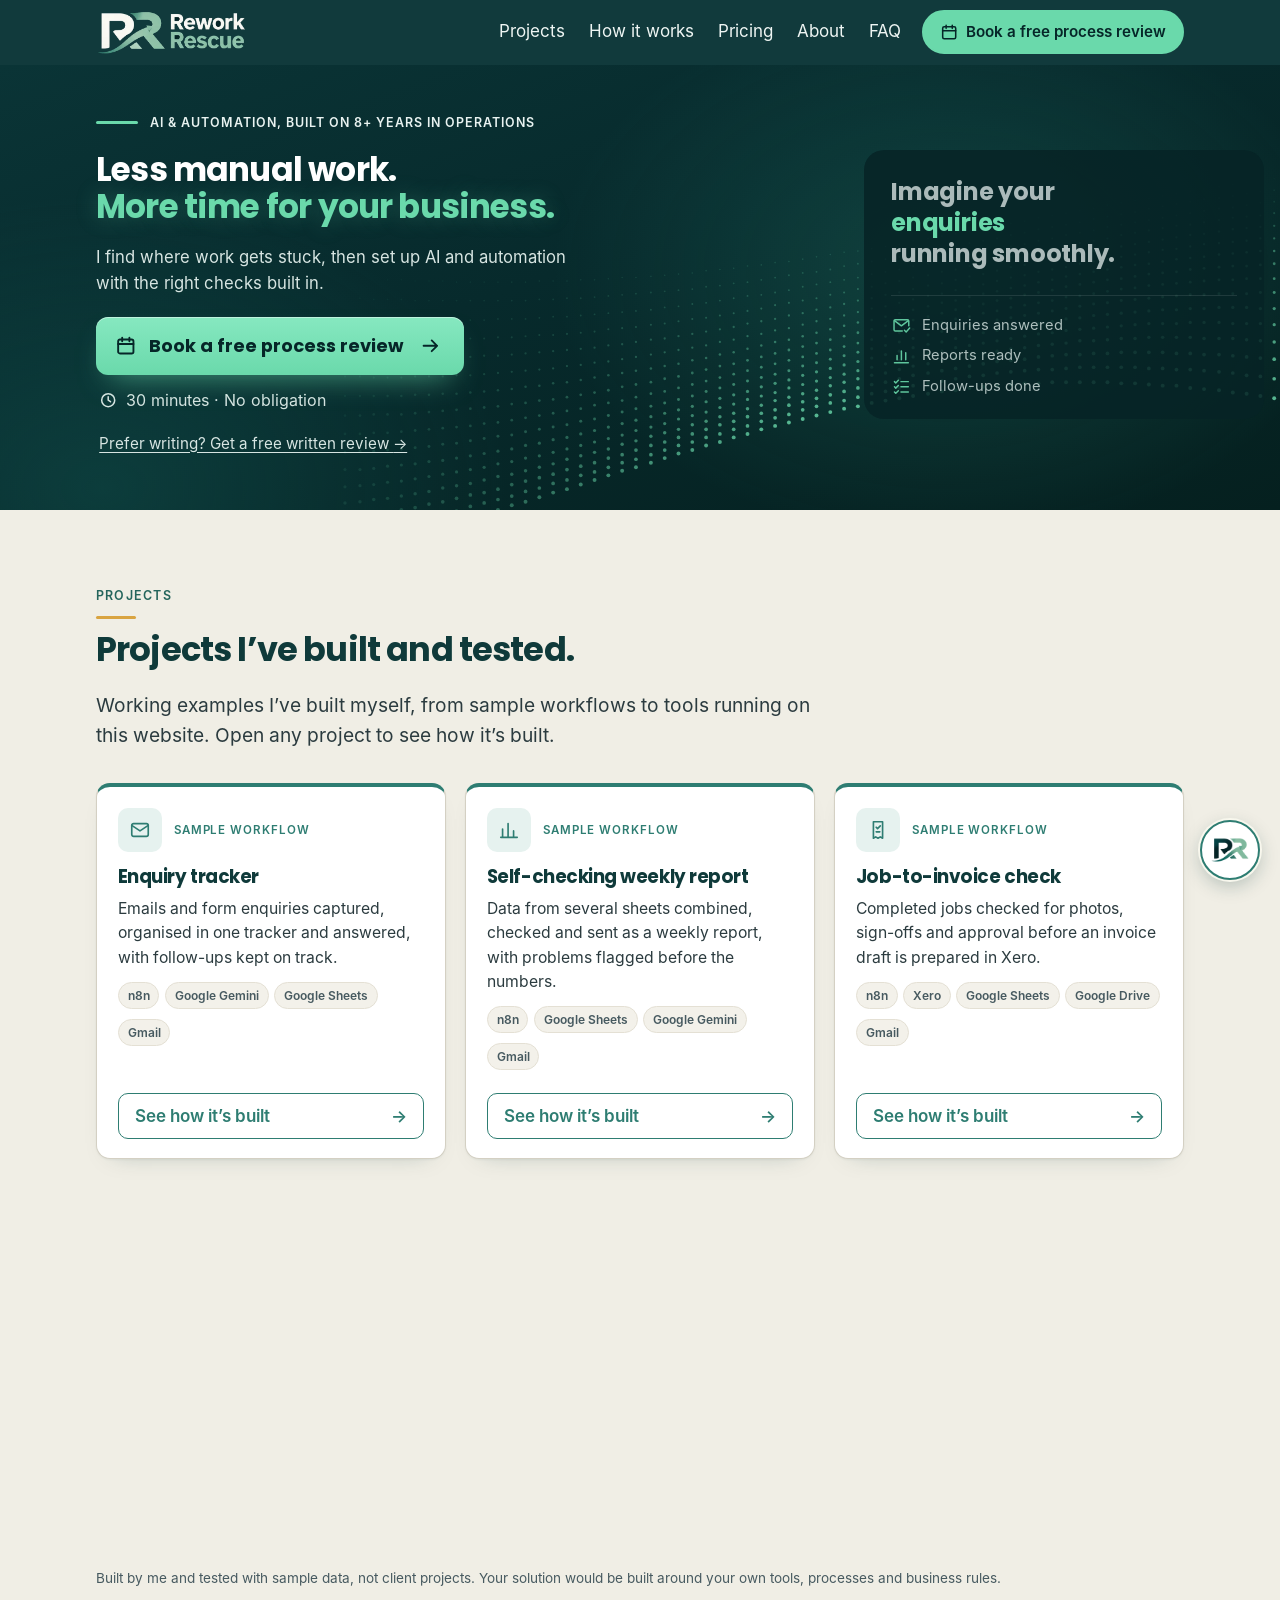
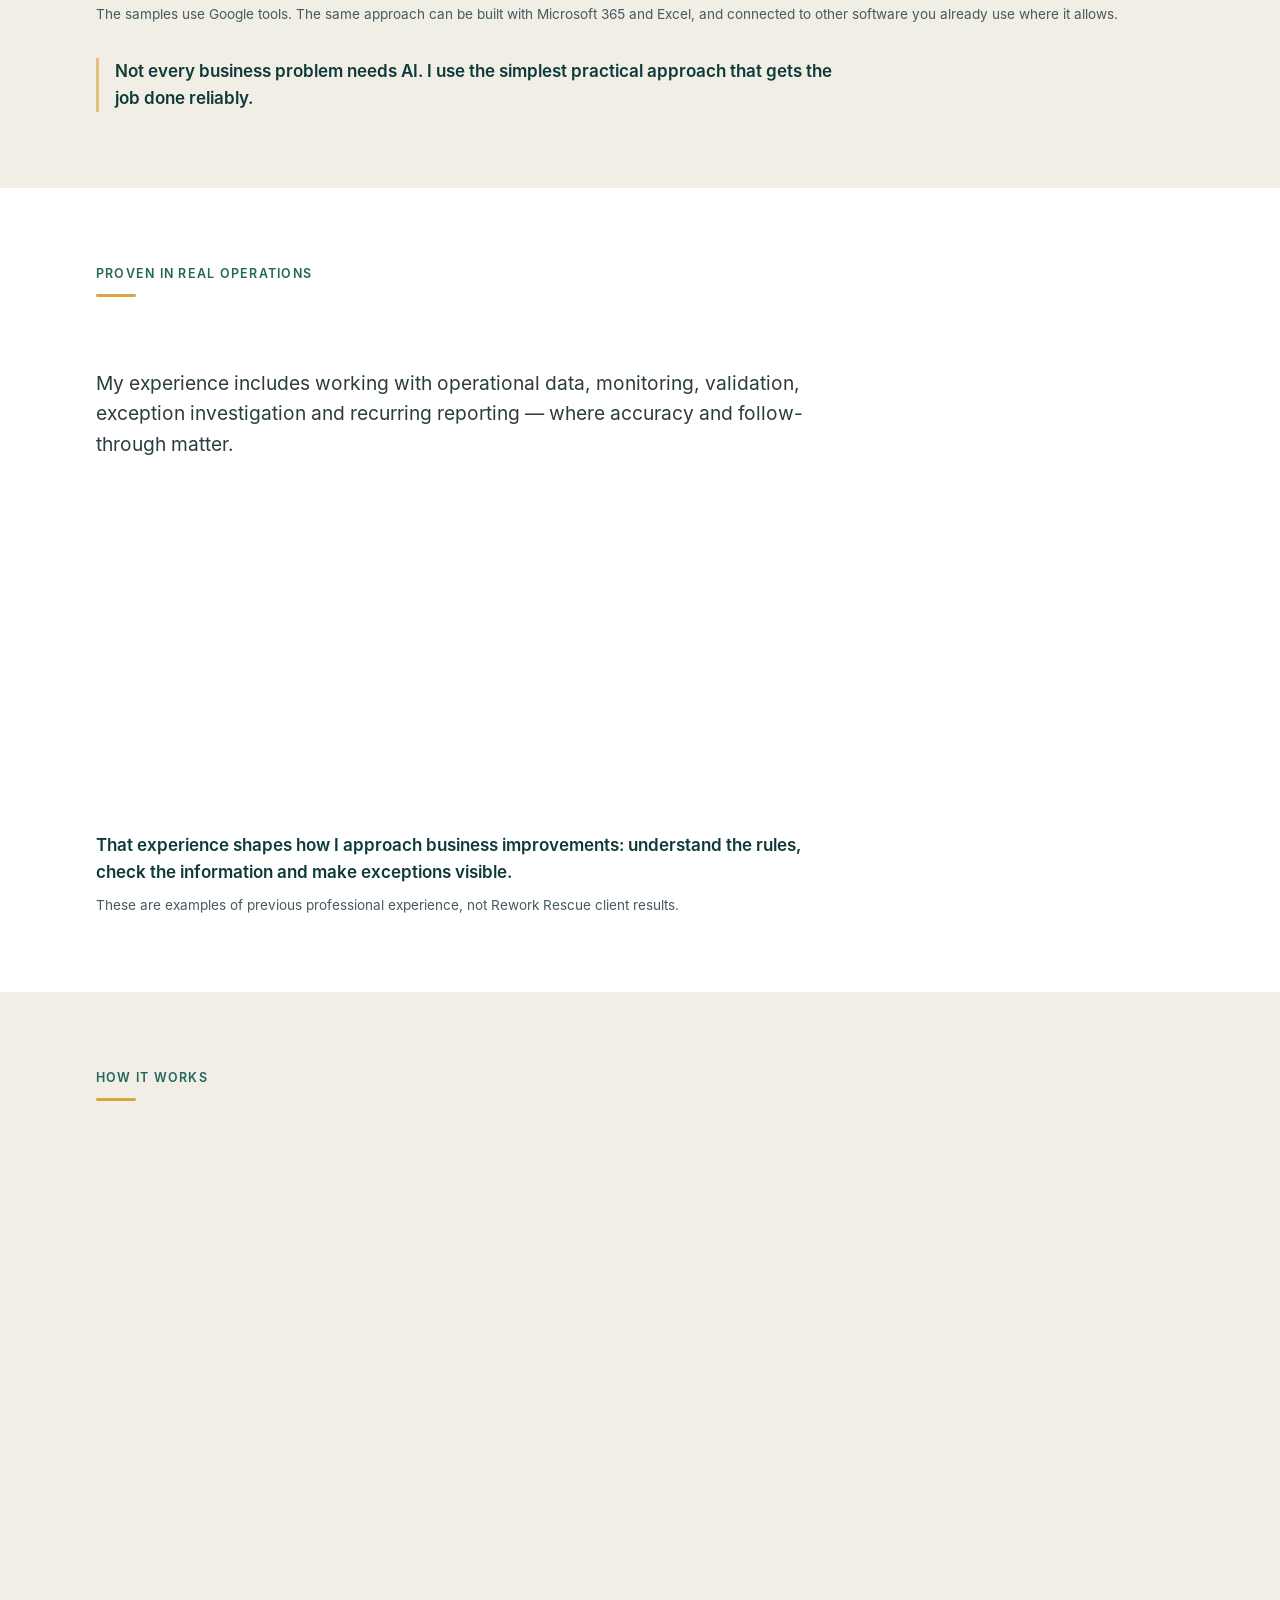
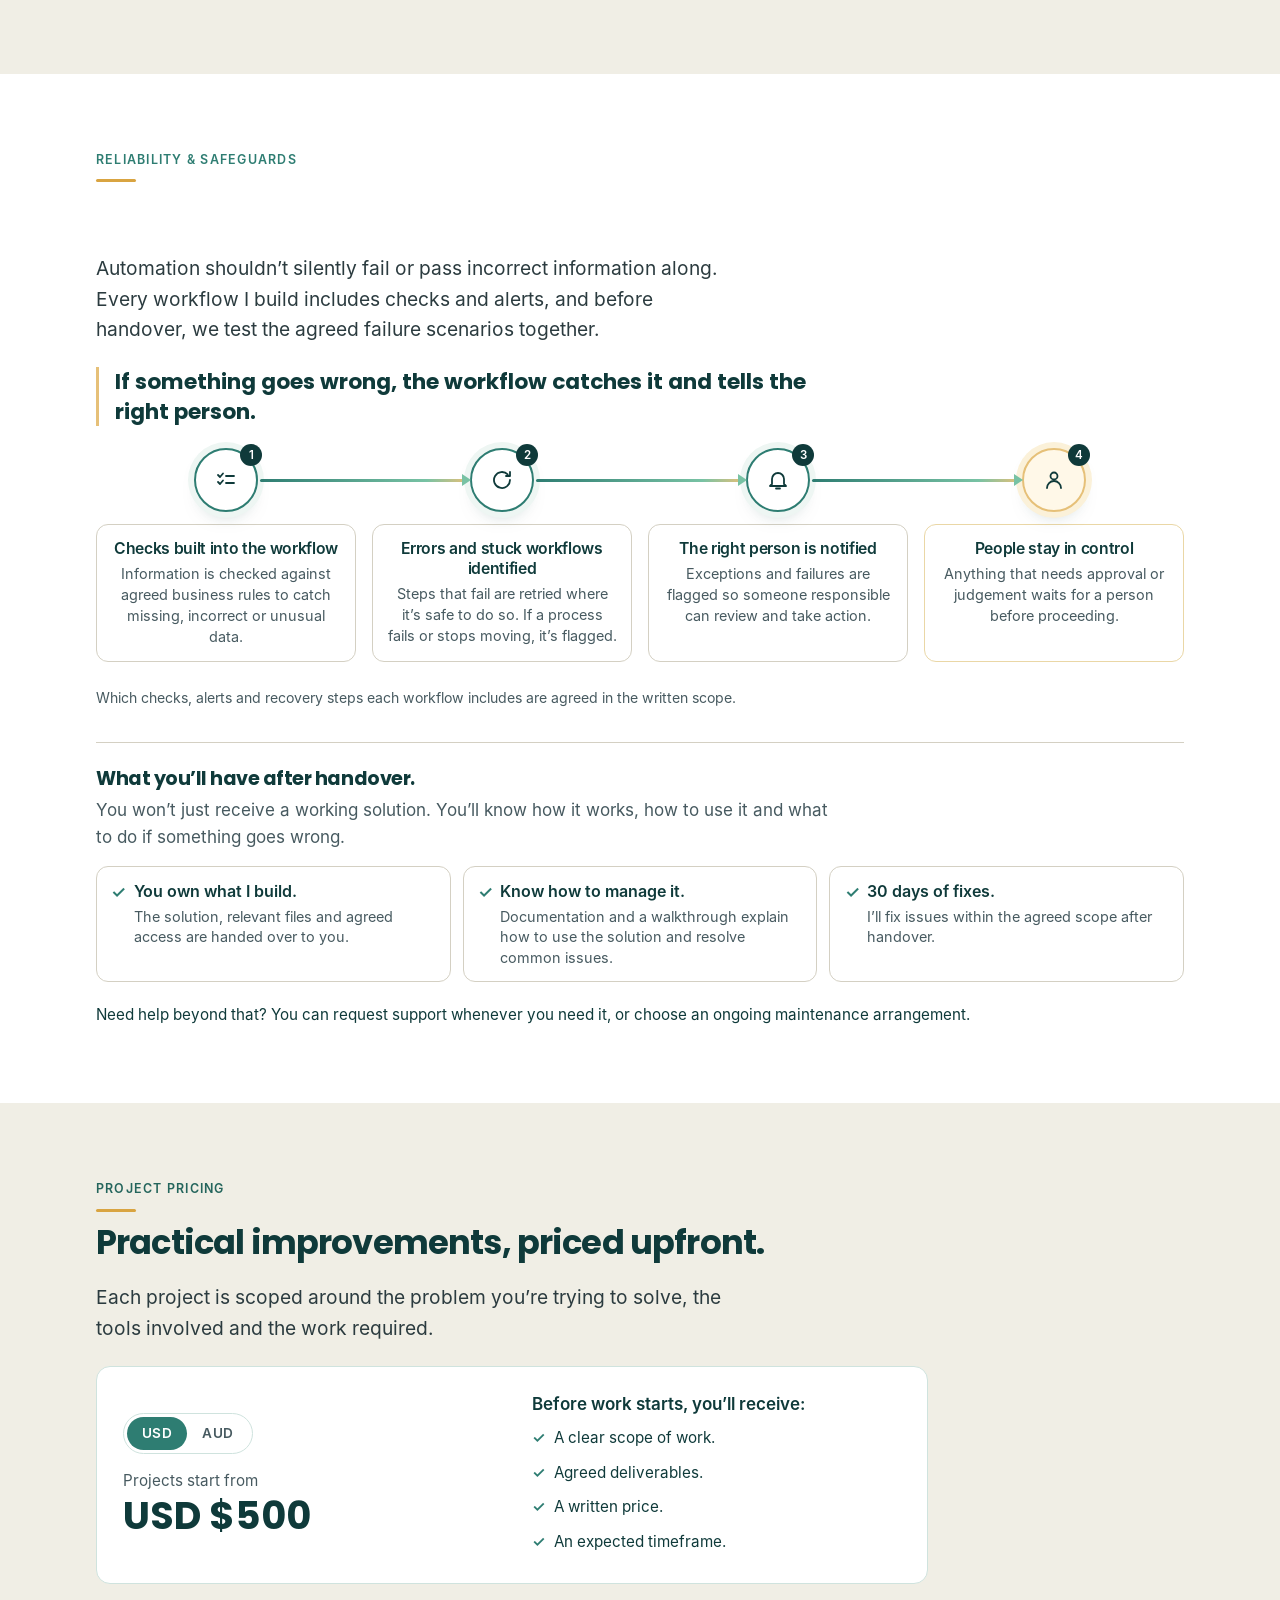
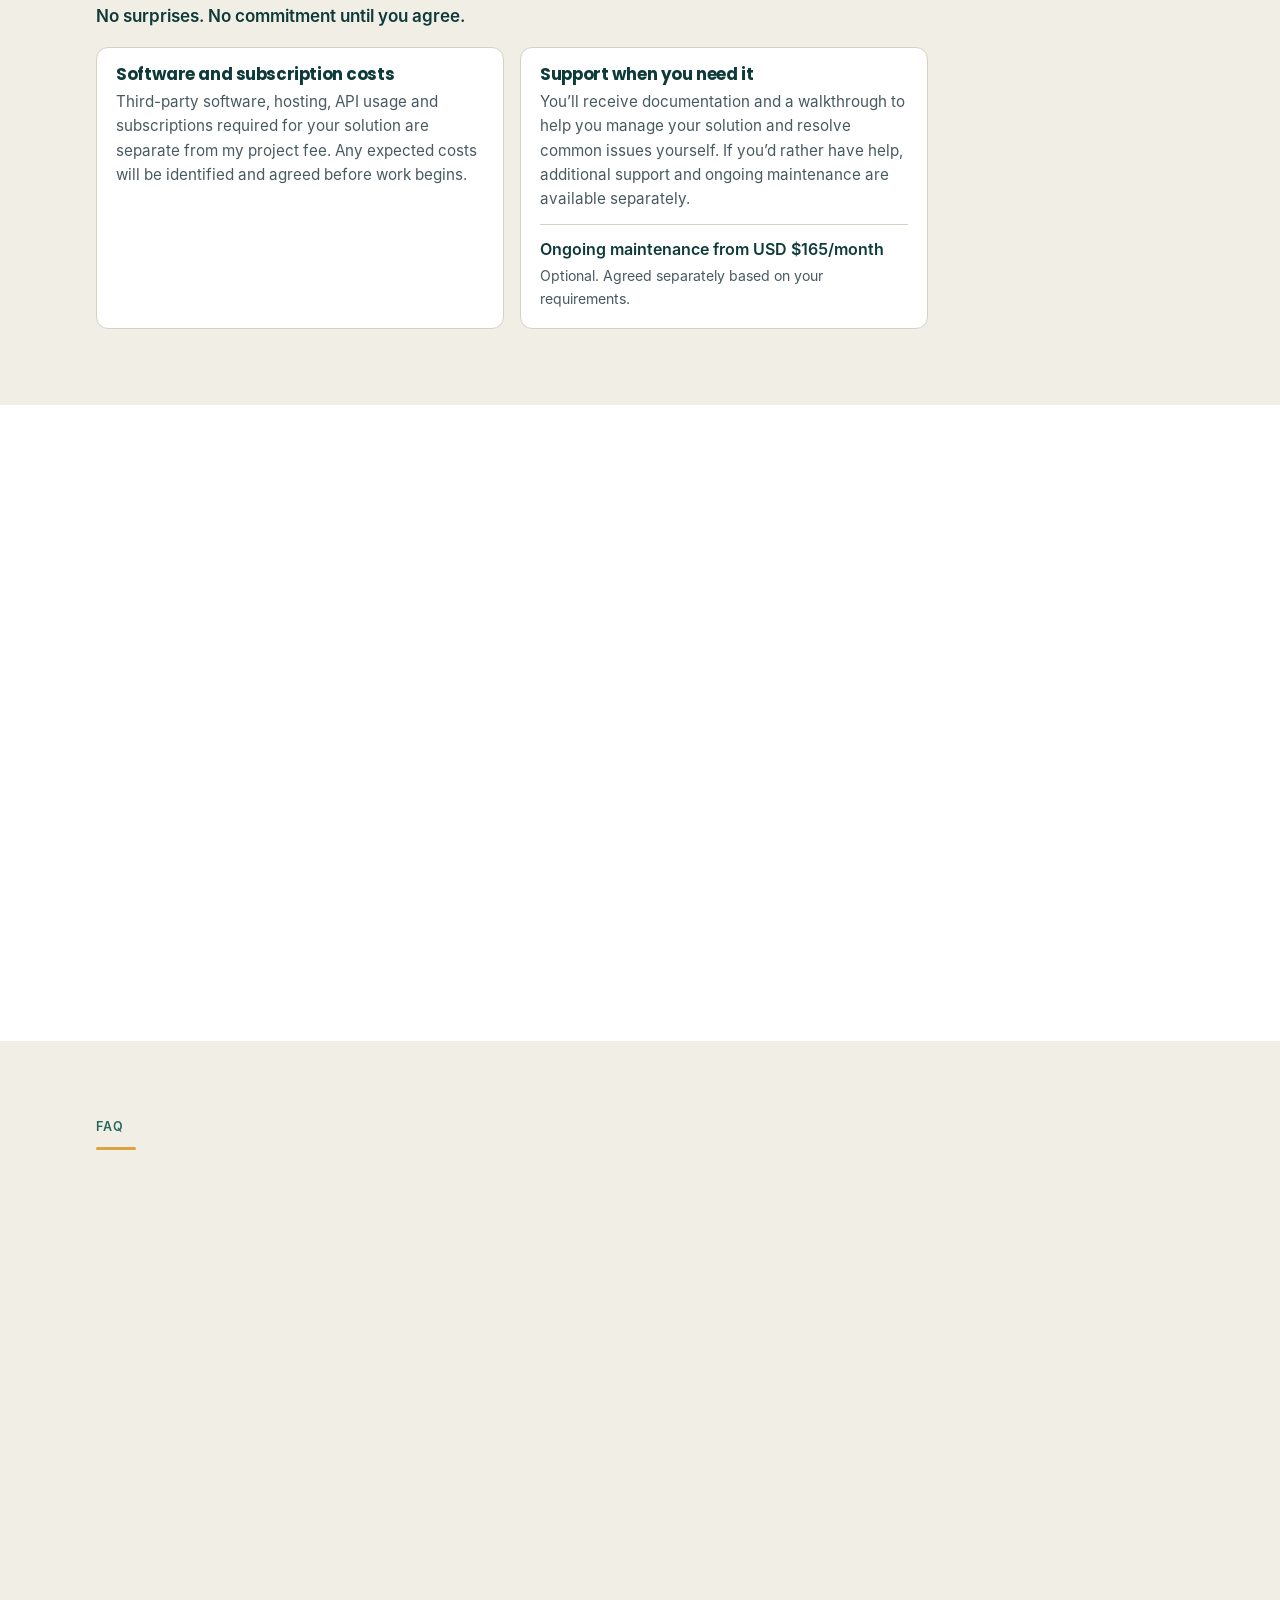
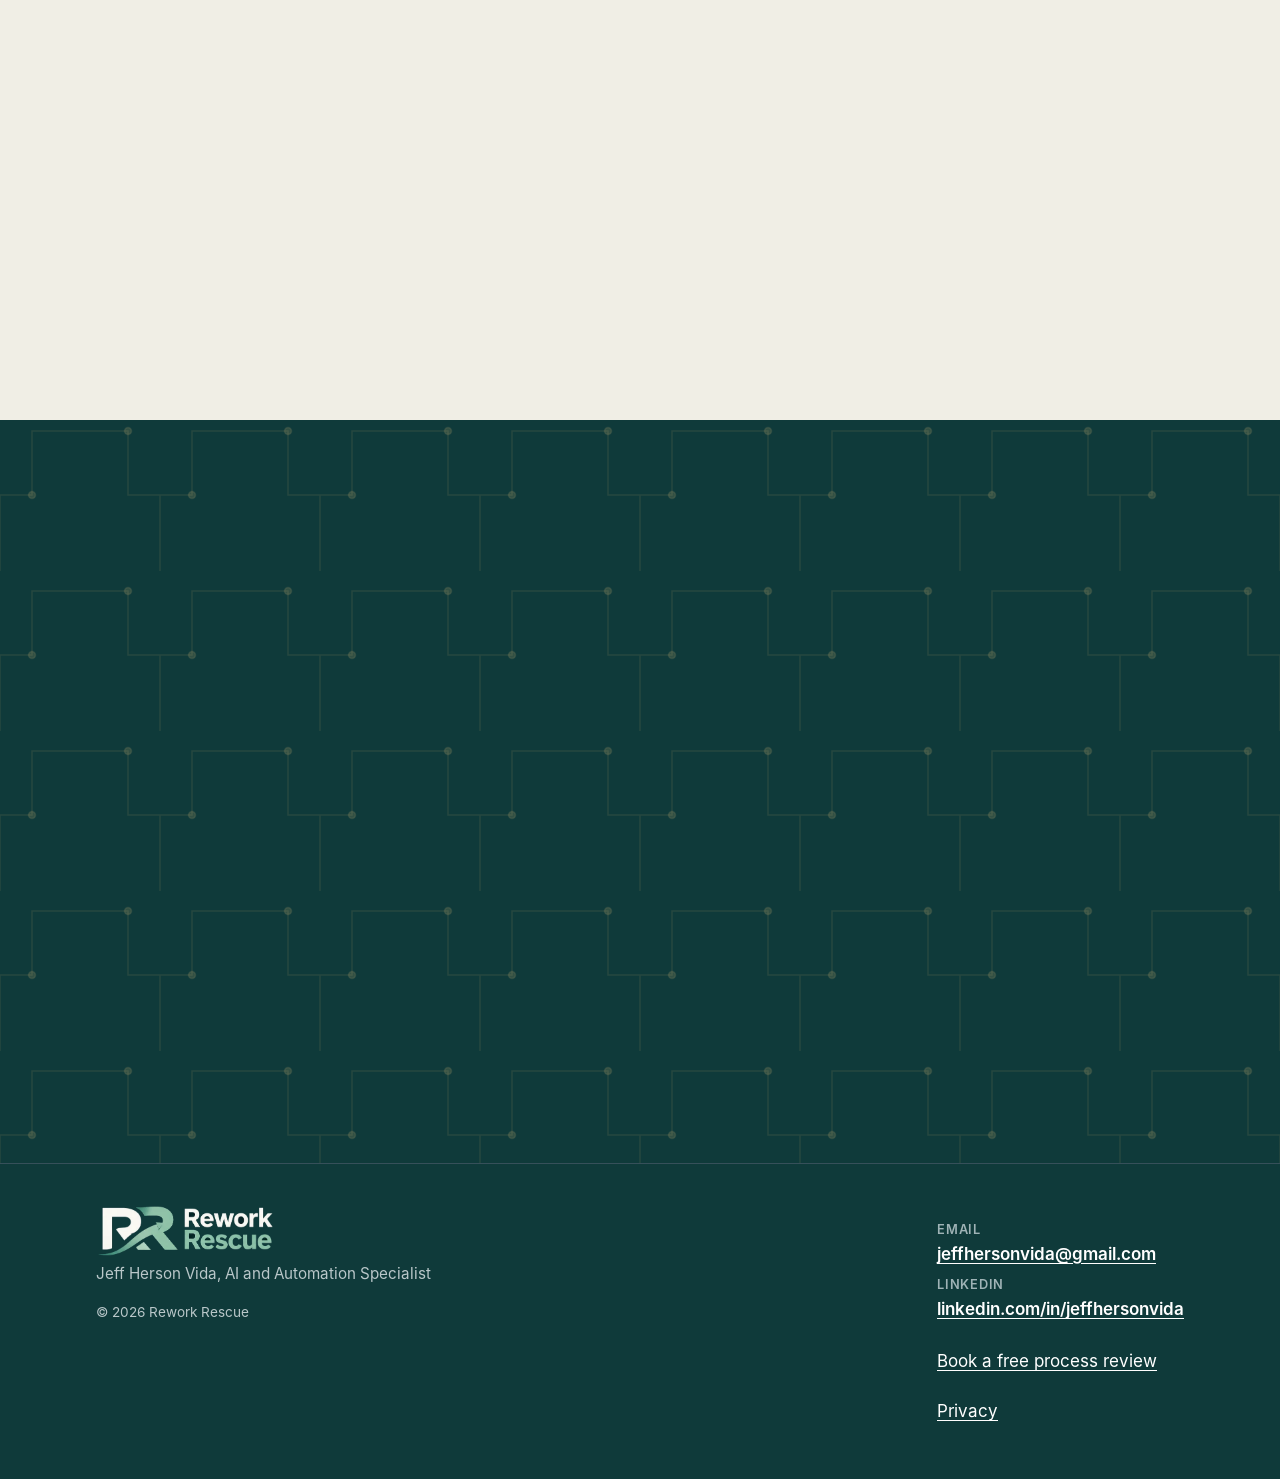
==== commit ae9c2982: "Hero right side: 'Imagine your [word] running smoothly.' + three outcomes; subhead and final CTA wor" ====
--- a/index.html
+++ b/index.html
@@ -54,32 +54,21 @@
         <div class="hero-copy h5-copy">
           <p class="h5-eyebrow">AI &amp; AUTOMATION, BUILT ON 8+ YEARS IN OPERATIONS</p>
           <h1 id="hero-title"><span class="hf-l1">Less manual work.</span> <span class="hf-l2"><span class="h5-mark">More time for your business.</span></span></h1>
-          <p class="hero-sub">I find where work gets stuck, then set up AI and automation with the right checks to keep things moving.</p>
+          <p class="hero-sub">I find where work gets stuck, then set up AI and automation with the right checks built in.</p>
           <div class="h5-cta">
             <a class="btn btn-primary btn-large h5-book" href="contact/#contact-form-area"><span class="h5-cal" aria-hidden="true"><svg viewBox="0 0 24 24" focusable="false"><rect x="3.5" y="5" width="17" height="15.5" rx="2"/><path d="M3.5 10h17M8 3v4M16 3v4"/></svg></span><span class="h5-book-t">Book a free process review</span><span class="h5-go" aria-hidden="true"><svg viewBox="0 0 24 24" focusable="false"><path d="M4 12h15M13 6l6 6-6 6"/></svg></span></a>
             <p class="hero-note"><svg viewBox="0 0 24 24" aria-hidden="true" focusable="false"><circle cx="12" cy="12" r="8.5"/><path d="M12 7.5V12l3 2"/></svg>30 minutes &middot; No obligation</p>
             <p class="hero-note hero-note-alt"><a href="contact/#written-review">Prefer writing? Get a free written review <span aria-hidden="true">&rarr;</span></a></p>
           </div>
         </div>
-        <figure class="rrh" id="hero-story">
-          <figcaption class="sr-only">Three common problems, enquiries left waiting, reports built by hand and details getting lost, go through AI and automation: capture, check (built around your business rules) and organise. The result: work that keeps moving.</figcaption>
-          <ul class="rrh-probs" role="list">
-            <li class="rrh-prob rrh-p1"><span class="rrh-pic"><svg viewBox="0 0 24 24" aria-hidden="true" focusable="false"><rect x="3" y="5.5" width="18" height="13" rx="2"/><path d="M3.8 6.6l8.2 6.4 8.2-6.4"/></svg></span><span class="rrh-pt">Enquiries left waiting</span></li>
-            <li class="rrh-prob rrh-p2"><span class="rrh-pic"><svg viewBox="0 0 24 24" aria-hidden="true" focusable="false"><path d="M5 20V11M11 20V5M17 20V13M3 20h18"/></svg></span><span class="rrh-pt">Reports built by hand</span></li>
-            <li class="rrh-prob rrh-p3"><span class="rrh-pic"><svg viewBox="0 0 24 24" aria-hidden="true" focusable="false"><path d="M6 3h8.5L19 7.5V21H6z"/><path d="M14.5 3v4.5H19M9 12h6M9 15.5h3.5"/></svg></span><span class="rrh-pt">Details getting lost</span></li>
+        <figure class="rri" id="hero-story">
+          <figcaption class="sr-only">Imagine your enquiries, follow-ups, reporting, bookings and daily admin running smoothly.</figcaption>
+          <p class="rri-h" aria-hidden="true"><span class="rri-a">Imagine your</span><span class="rri-ws" data-rri-rotate><span class="rri-w is-on">enquiries</span><span class="rri-w">follow-ups</span><span class="rri-w">reporting</span><span class="rri-w">bookings</span><span class="rri-w">daily admin</span></span><span class="rri-b">running smoothly.</span></p>
+          <ul class="rri-icons" role="list">
+            <li><span class="rri-ic"><svg viewBox="0 0 24 24" aria-hidden="true" focusable="false"><path d="M20.5 12.5V7a1.5 1.5 0 0 0-1.5-1.5H5A1.5 1.5 0 0 0 3.5 7v10A1.5 1.5 0 0 0 5 18.5h8"/><path d="M4 6.5l8 6 8-6"/><path d="M15.5 17.5l2 2 4-4.5"/></svg></span>Enquiries answered</li>
+            <li><span class="rri-ic"><svg viewBox="0 0 24 24" aria-hidden="true" focusable="false"><path d="M4 20.5h16"/><path d="M7 17v-5M12 17V7M17 17v-8"/></svg></span>Reports ready</li>
+            <li><span class="rri-ic"><svg viewBox="0 0 24 24" aria-hidden="true" focusable="false"><path d="M4 6.5l1.5 1.5L8.5 5M4 12.5l1.5 1.5 3-3M4 18.5l1.5 1.5 3-3"/><path d="M11.5 6.5H20M11.5 12.5H20M11.5 18.5H20"/></svg></span>Follow-ups done</li>
           </ul>
-          <svg class="rrh-funnel" viewBox="0 0 600 44" preserveAspectRatio="none" aria-hidden="true" focusable="false"><path class="rrh-line" d="M100 0C100 26 300 18 300 44M300 0V44M500 0C500 26 300 18 300 44"/></svg>
-          <div class="rrh-engine">
-            <p class="rrh-k">AI &amp; Automation</p>
-            <ol class="rrh-steps" role="list">
-              <li class="rrh-step"><span class="rrh-node"><svg viewBox="0 0 24 24" aria-hidden="true" focusable="false"><path d="M12 3.5v11M7.5 10L12 14.5 16.5 10M4.5 16.5v2a2 2 0 0 0 2 2h11a2 2 0 0 0 2-2v-2"/></svg></span><span class="rrh-st">Capture</span></li>
-              <li class="rrh-step rrh-check"><span class="rrh-node"><svg viewBox="0 0 24 24" aria-hidden="true" focusable="false"><path d="M12 3l7.5 3v5.5c0 4.7-3.2 7.9-7.5 9.5-4.3-1.6-7.5-4.8-7.5-9.5V6z"/><path d="M8.7 12l2.3 2.3 4.3-4.6"/></svg></span><span class="rrh-st">Check</span></li>
-              <li class="rrh-step"><span class="rrh-node"><svg viewBox="0 0 24 24" aria-hidden="true" focusable="false"><path d="M12 3.5l8.5 4.25L12 12 3.5 7.75z"/><path d="M3.5 12L12 16.25 20.5 12M3.5 16.25L12 20.5l8.5-4.25"/></svg></span><span class="rrh-st">Organise</span></li>
-            </ol>
-            <p class="rrh-rules"><span class="rrh-dot" aria-hidden="true"></span>Built around your business rules</p>
-          </div>
-          <span class="rrh-stem" aria-hidden="true"></span>
-          <p class="rrh-result"><svg viewBox="0 0 24 24" aria-hidden="true" focusable="false"><circle cx="12" cy="12" r="10"/><path d="M7.5 12.4l3 3 6-6.6"/></svg><span>Work that keeps moving</span></p>
         </figure>
       </div>
     </section>
@@ -428,7 +417,7 @@
 
     <section class="section cta-section v6-cta" id="start" aria-labelledby="cta-h">
       <div class="container book-main" id="contact">
-        <h2 id="cta-h">Let&rsquo;s find where the work is getting stuck.</h2>
+        <h2 id="cta-h">Let&rsquo;s look at one process together.</h2>
         <p class="lede">Tell me what your team keeps doing manually, what takes too long or where things are falling through the cracks.</p>
         <p class="lede">In a free 30-minute review, you and I will look at what could be improved and whether I can help.</p>
         <p class="v6-cta-note">Book a free process review &middot; 30 minutes &middot; No obligation</p>
--- a/assets/styles.css
+++ b/assets/styles.css
@@ -6385,3 +6385,37 @@
 .pj-try { width: 100%; justify-content: space-between; }
 .pj-links { gap: 0.1rem 1rem; }
 .pj-links .pj-sub { padding-block: 0.45rem 0; }
+
+/* ===== 27 Nov 2026: hero right side "Imagine your [word] running smoothly." (replaces the rrh card) =====
+   Secondary to the left headline: smaller, softer white, only the changing word in mint. No card, no glow.
+   A thin divider separates it from the left column on desktop. */
+.rri { margin: 0; justify-self: end; width: 100%; max-width: 25rem; padding: 1.6rem 1.7rem 1.4rem; border-radius: 20px; background: rgba(6, 36, 38, 0.86); }
+.rri-h { margin: 0; font-family: var(--display); font-weight: 600; font-size: 1.5rem; line-height: 1.3; letter-spacing: -0.01em; color: rgba(236, 244, 242, 0.72); }
+.rri-a, .rri-b, .rri-ws { display: block; }
+.rri-ws { display: grid; color: var(--h5-mint); }
+.rri-w { grid-area: 1 / 1; opacity: 0; transition: opacity 0.4s ease; white-space: nowrap; }
+.rri-w.is-on { opacity: 1; }
+.rri-icons { list-style: none; margin: 1.6rem 0 0; padding: 1.2rem 0 0; border-top: 1px solid rgba(255, 255, 255, 0.1); display: grid; grid-template-columns: repeat(3, minmax(0, 1fr)); gap: 0.9rem; }
+.rri-icons li { display: flex; flex-direction: column; align-items: flex-start; gap: 0.45rem; margin: 0; font-size: 0.875rem; line-height: 1.3; color: rgba(215, 229, 226, 0.8); }
+.rri-ic svg { display: block; width: 1.3rem; height: 1.3rem; fill: none; stroke: var(--h5-mint); stroke-width: 1.7; stroke-linecap: round; stroke-linejoin: round; opacity: 0.9; }
+@media (prefers-reduced-motion: reduce) { .rri-w { transition: none; } }
+/* Small desktops and tablets keep two columns (the right side is small now); one column from 52rem down */
+@media (min-width: 52.01rem) and (max-width: 74rem) {
+  .h13 .h5-grid { grid-template-columns: minmax(0, 1.35fr) minmax(16rem, 1fr); gap: 2rem; }
+  .h13 h1 .hf-l2 { white-space: normal; }
+  .rri { padding: 1.3rem 1.3rem 1.2rem; }
+  .rri-h { font-size: 1.3rem; }
+}
+/* Desktop and tablet: the three outcomes as a quiet list (they read as short sentences, no wrapping) */
+@media (min-width: 52.01rem) {
+  .rri-icons { grid-template-columns: minmax(0, 1fr); gap: 0.6rem; }
+  .rri-icons li { flex-direction: row; align-items: center; gap: 0.65rem; font-size: 0.92rem; }
+}
+@media (max-width: 52rem) { .rri { justify-self: stretch; max-width: none; } }
+@media (max-width: 40rem) {
+  .rri { padding: 1.1rem 1.1rem 1rem; border-radius: 16px; }
+  .rri-h { font-size: 1.2rem; }
+  .rri-icons { margin-top: 1rem; padding-top: 0.9rem; gap: 0.6rem; }
+  .rri-icons li { font-size: 0.8rem; gap: 0.35rem; }
+}
+@media print { .rri-h, .rri-icons li { color: #000 !important; } .rri-w:not(.is-on) { display: none; } }
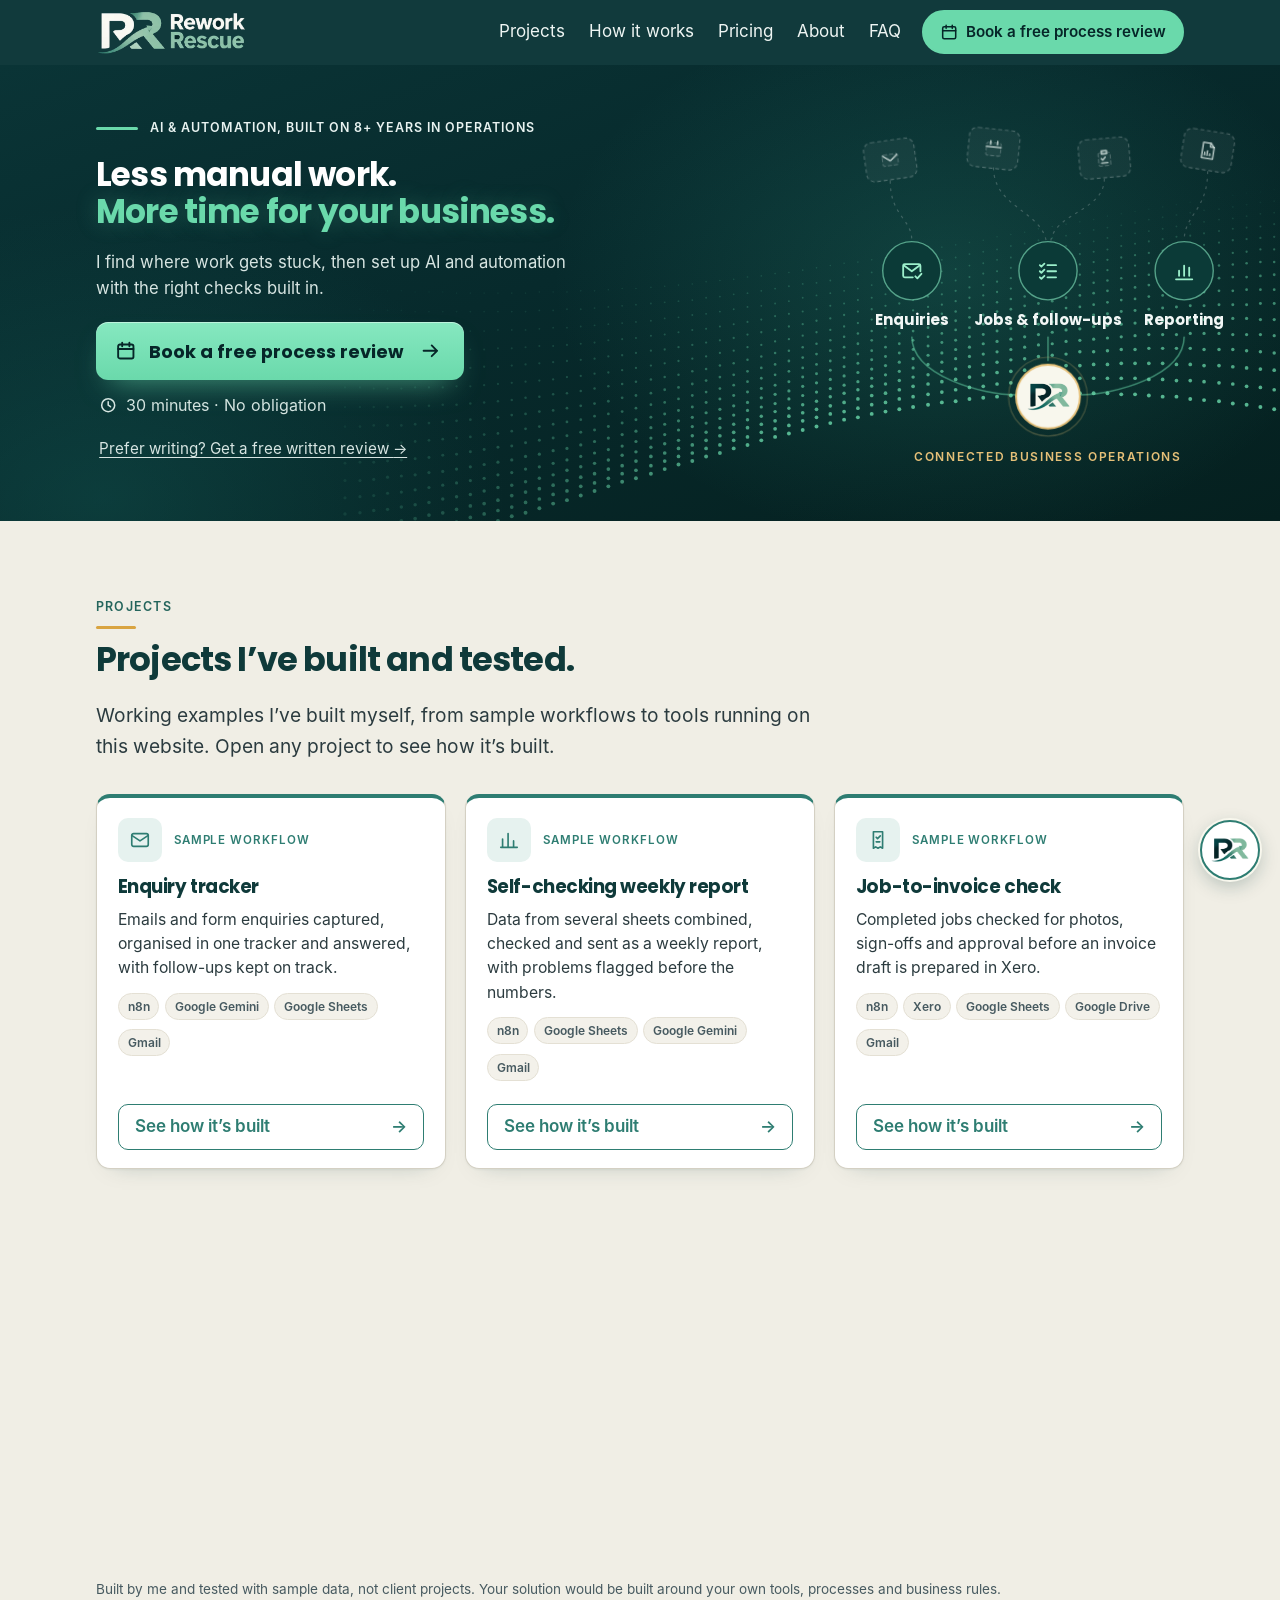
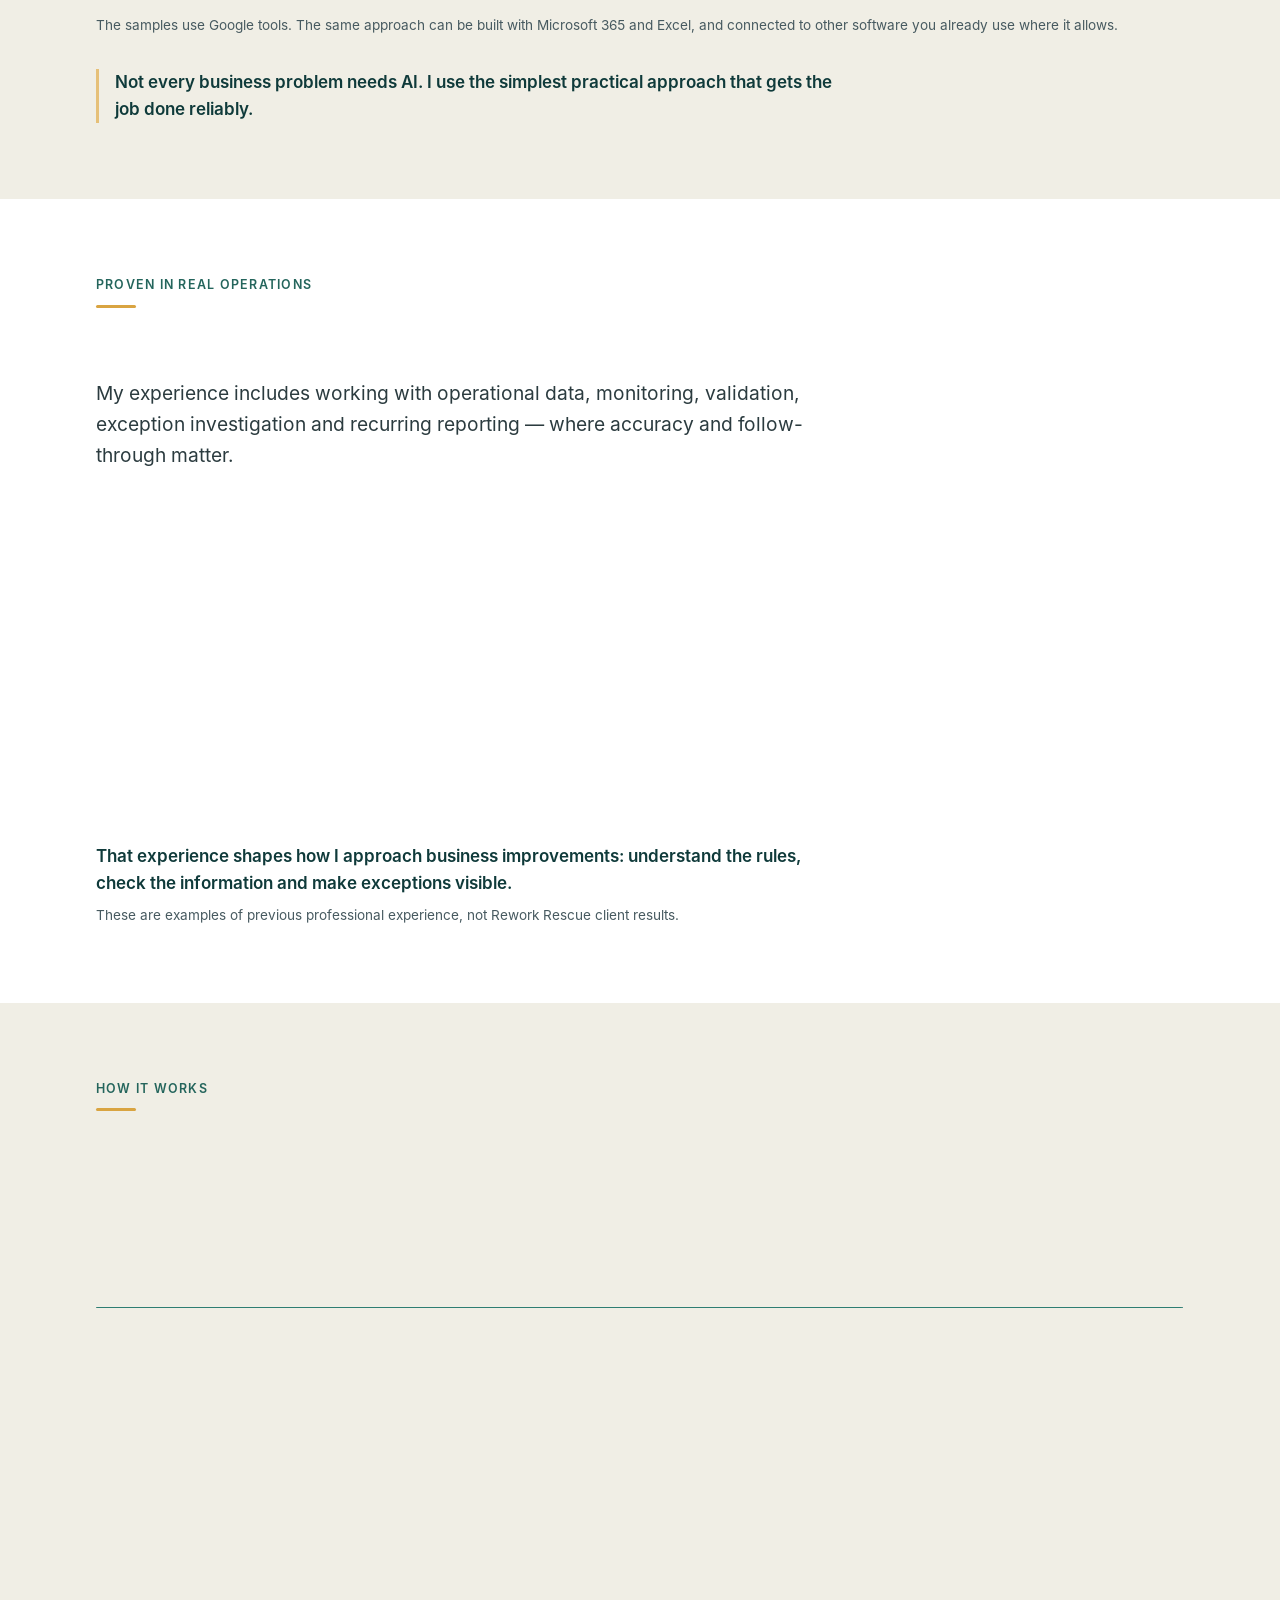
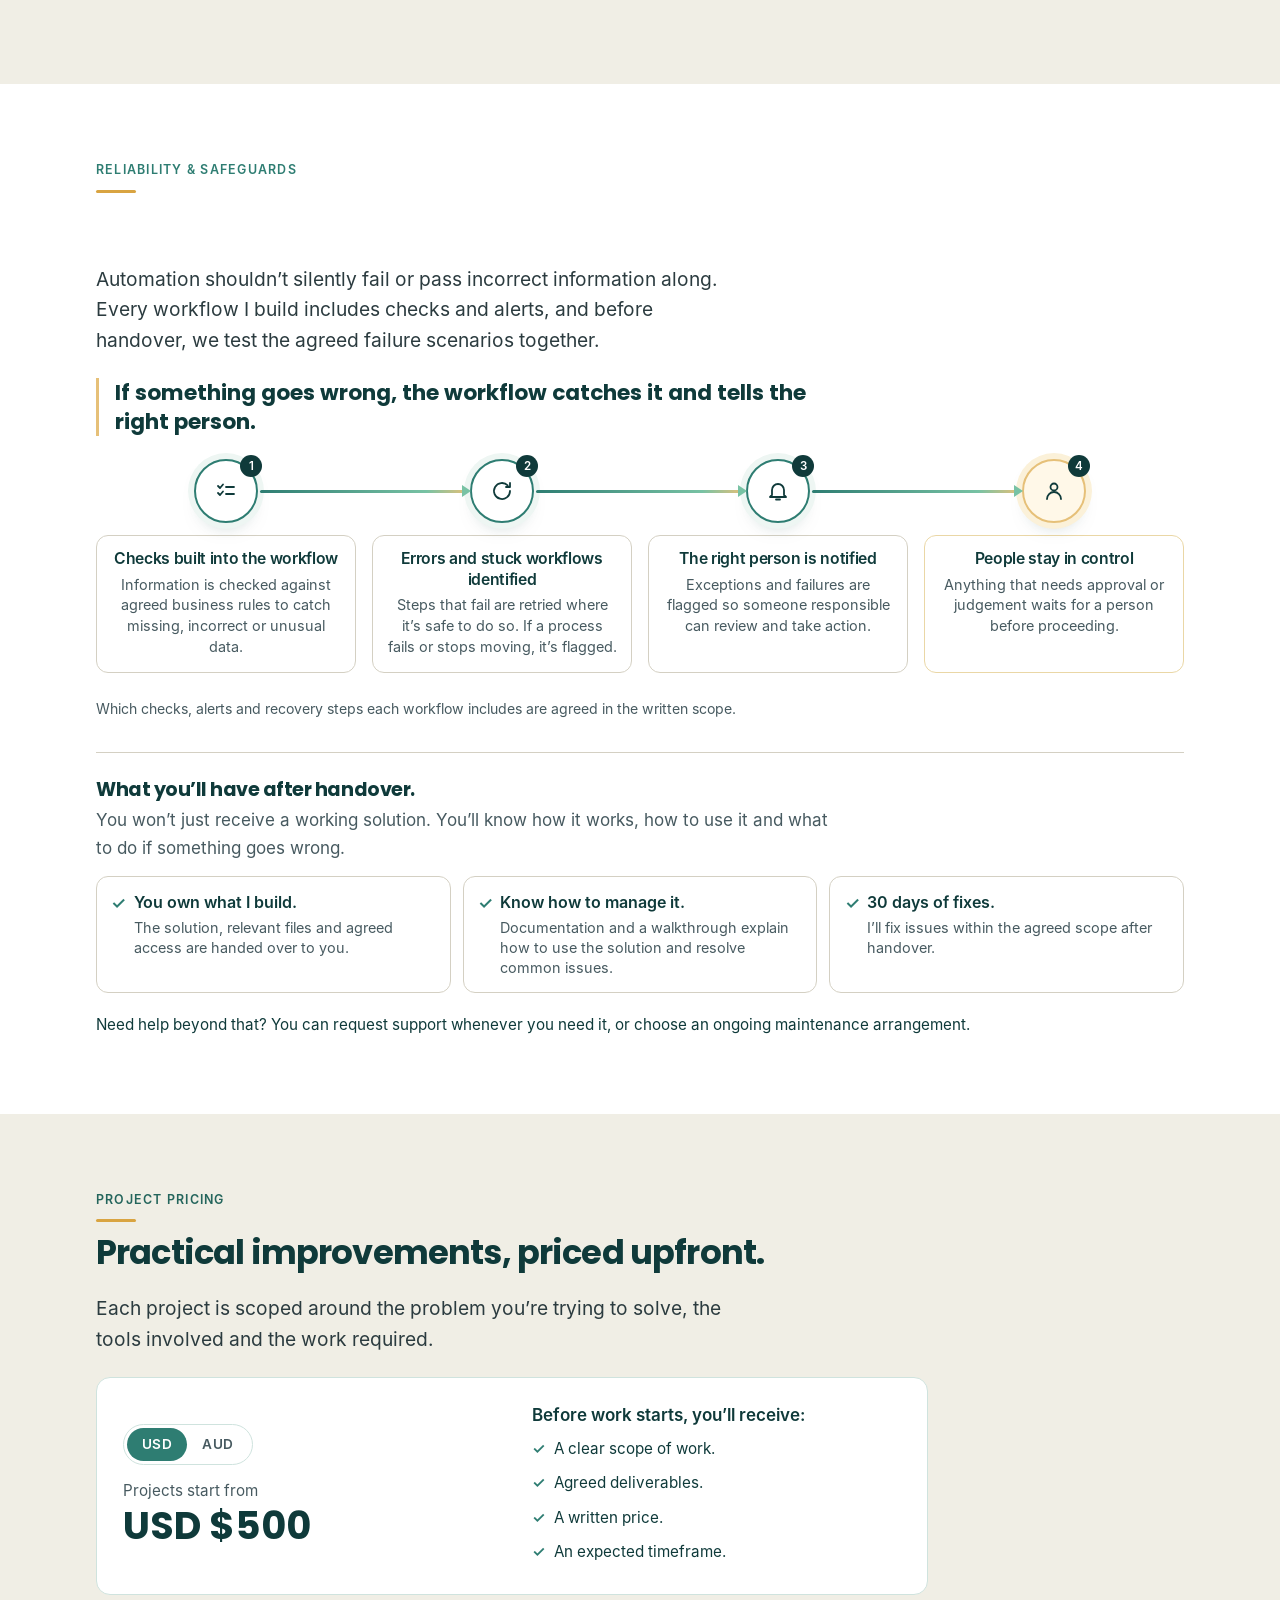
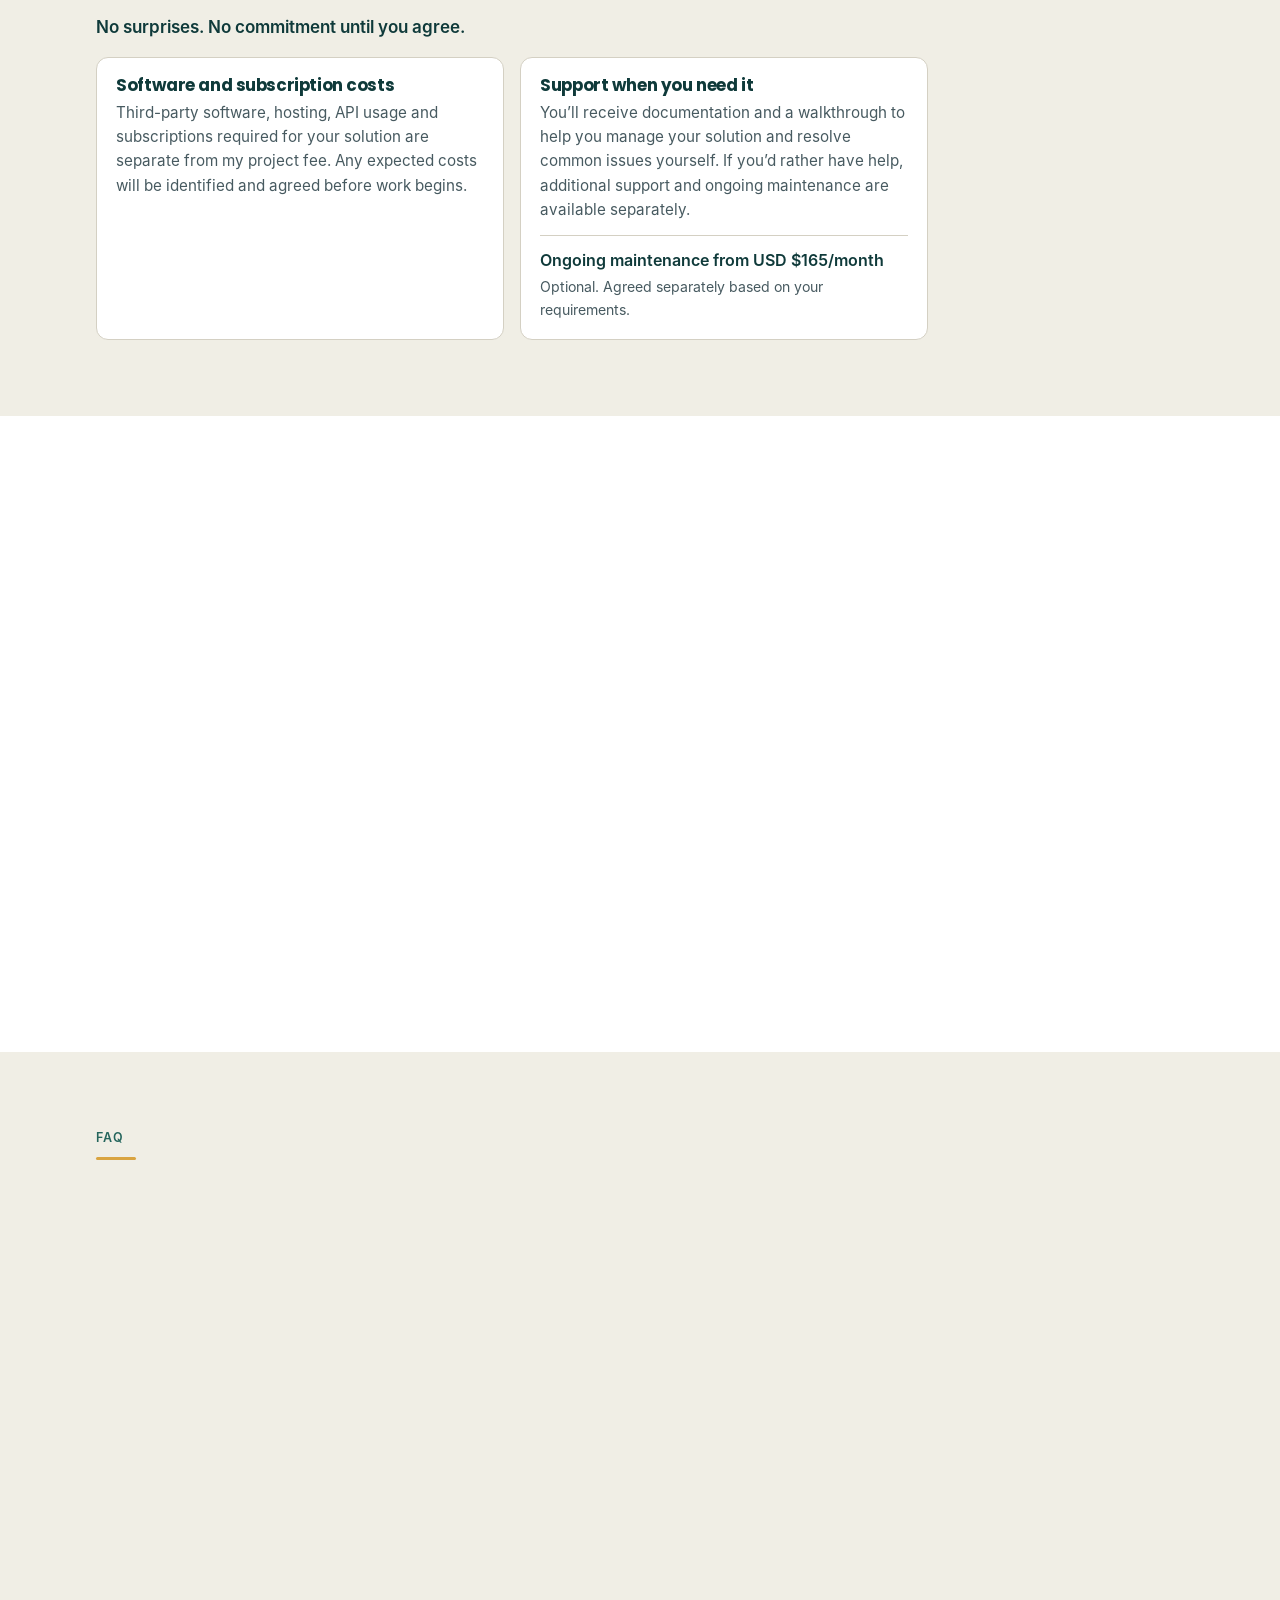
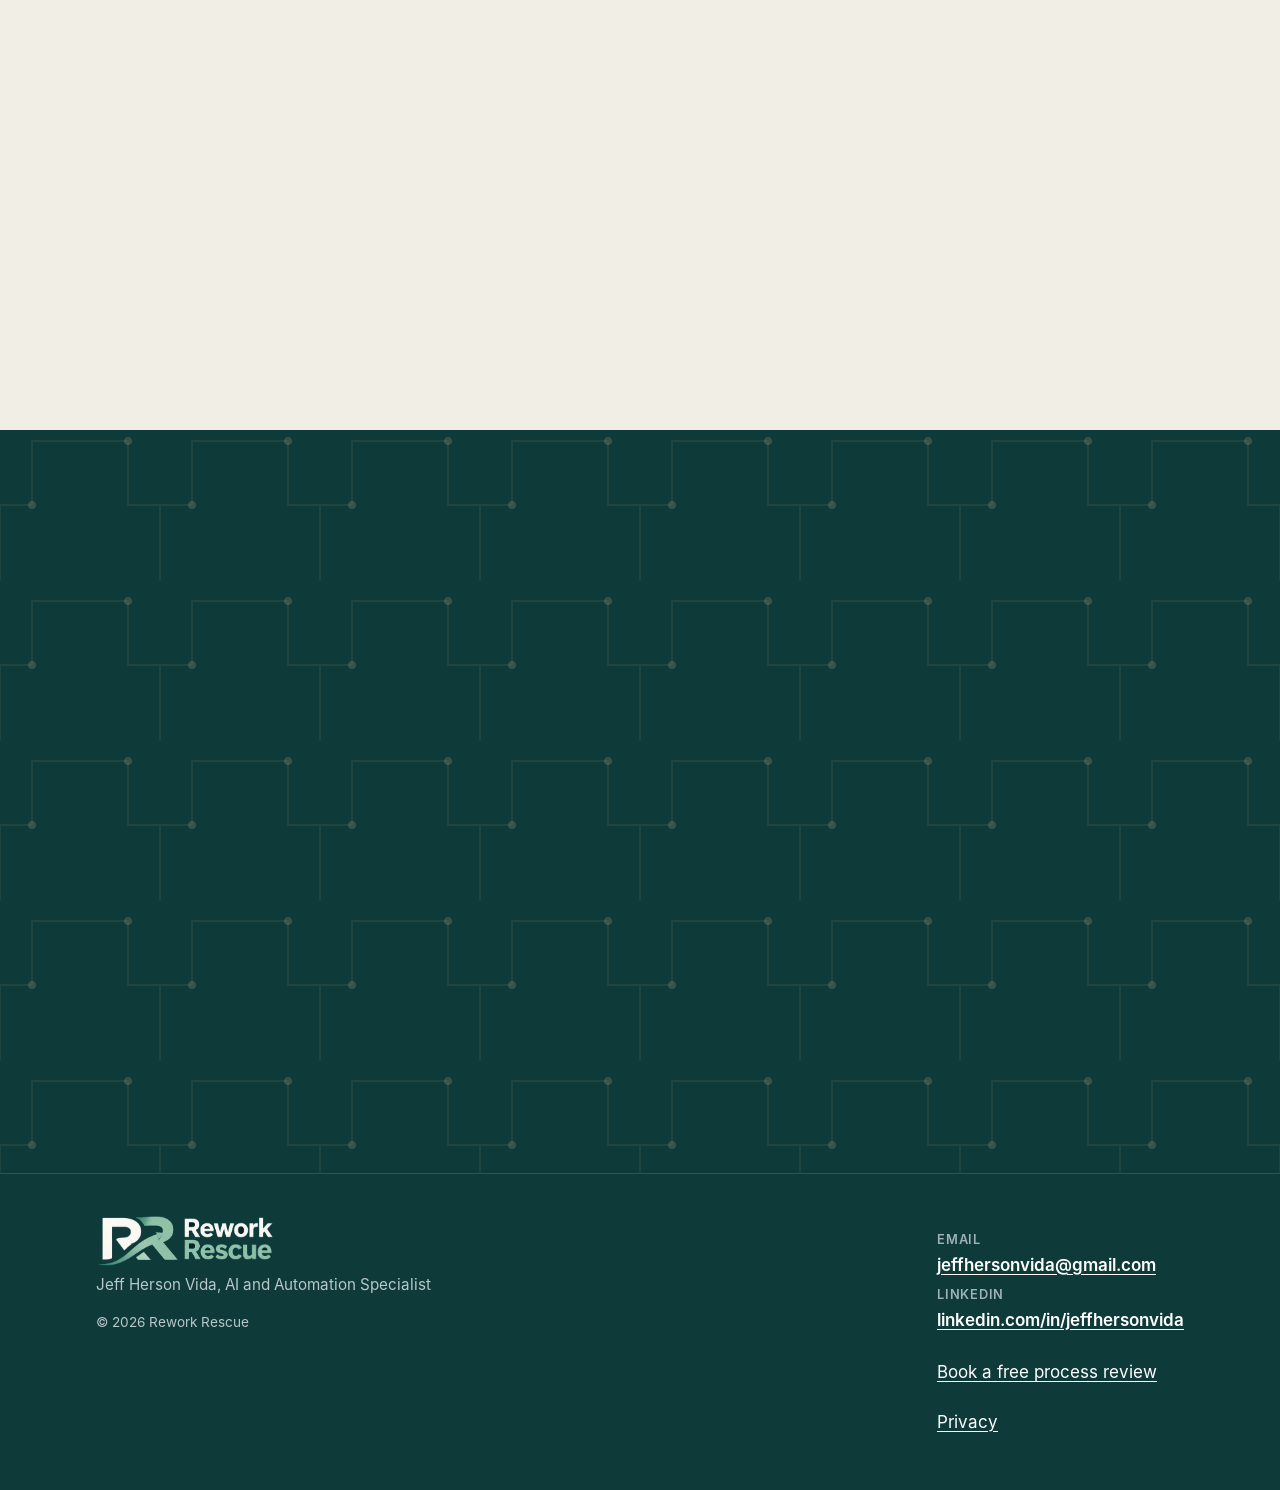
==== commit 83735343: "Hero right side: connected business operations (ChatGPT concept 1 + light before/after) - Faint tilt" ====
--- a/index.html
+++ b/index.html
@@ -61,14 +61,18 @@
             <p class="hero-note hero-note-alt"><a href="contact/#written-review">Prefer writing? Get a free written review <span aria-hidden="true">&rarr;</span></a></p>
           </div>
         </div>
-        <figure class="rri" id="hero-story">
-          <figcaption class="sr-only">Imagine your enquiries, follow-ups, reporting, bookings and daily admin running smoothly.</figcaption>
-          <p class="rri-h" aria-hidden="true"><span class="rri-a">Imagine your</span><span class="rri-ws" data-rri-rotate><span class="rri-w is-on">enquiries</span><span class="rri-w">follow-ups</span><span class="rri-w">reporting</span><span class="rri-w">bookings</span><span class="rri-w">daily admin</span></span><span class="rri-b">running smoothly.</span></p>
-          <ul class="rri-icons" role="list">
-            <li><span class="rri-ic"><svg viewBox="0 0 24 24" aria-hidden="true" focusable="false"><path d="M20.5 12.5V7a1.5 1.5 0 0 0-1.5-1.5H5A1.5 1.5 0 0 0 3.5 7v10A1.5 1.5 0 0 0 5 18.5h8"/><path d="M4 6.5l8 6 8-6"/><path d="M15.5 17.5l2 2 4-4.5"/></svg></span>Enquiries answered</li>
-            <li><span class="rri-ic"><svg viewBox="0 0 24 24" aria-hidden="true" focusable="false"><path d="M4 20.5h16"/><path d="M7 17v-5M12 17V7M17 17v-8"/></svg></span>Reports ready</li>
-            <li><span class="rri-ic"><svg viewBox="0 0 24 24" aria-hidden="true" focusable="false"><path d="M4 6.5l1.5 1.5L8.5 5M4 12.5l1.5 1.5 3-3M4 18.5l1.5 1.5 3-3"/><path d="M11.5 6.5H20M11.5 12.5H20M11.5 18.5H20"/></svg></span>Follow-ups done</li>
-          </ul>
+        <figure class="hcb" id="hero-story">
+          <svg class="hcb-svg" viewBox="0 0 460 350" role="img" aria-labelledby="hcb-t" focusable="false">
+            <title id="hcb-t">Everyday work, such as emails, calendars, job lists and reports, brought together into three connected areas, enquiries, jobs and follow-ups, and reporting, all connected through Rework Rescue.</title>
+            <g class="hcb-in"><path d="M62 72C62 110 85 112 85 136M172 58C172 100 222 104 228 136M290 70C290 104 238 106 233 136M400 62C400 104 375 108 375 136"/></g>
+            <g transform="translate(62 50) rotate(-8)"><g class="hcb-art hcb-a1"><rect x="-27" y="-21" width="54" height="42" rx="9"/><g class="hcb-ai" transform="translate(-11 -11) scale(0.92)"><rect x="3" y="5.5" width="18" height="13" rx="2"/><path d="M3.8 6.6l8.2 6.4 8.2-6.4"/></g></g></g><g transform="translate(172 38) rotate(6)"><g class="hcb-art hcb-a2"><rect x="-27" y="-21" width="54" height="42" rx="9"/><g class="hcb-ai" transform="translate(-11 -11) scale(0.92)"><rect x="3.5" y="5" width="17" height="15" rx="2"/><path d="M3.5 10h17M8 3v4M16 3v4"/></g></g></g><g transform="translate(290 48) rotate(-5)"><g class="hcb-art hcb-a3"><rect x="-27" y="-21" width="54" height="42" rx="9"/><g class="hcb-ai" transform="translate(-11 -11) scale(0.92)"><rect x="5" y="5.5" width="14" height="15.5" rx="2"/><path d="M9 3.5h6v3.5H9zM8.5 12.5l1.5 1.5 3-3M8.5 17.5h7"/></g></g></g><g transform="translate(400 40) rotate(9)"><g class="hcb-art hcb-a4"><rect x="-27" y="-21" width="54" height="42" rx="9"/><g class="hcb-ai" transform="translate(-11 -11) scale(0.92)"><path d="M6 3h8.5L19 7.5V21H6z"/><path d="M14.5 3v4.5H19M9 17.5v-3M12 17.5v-5M15 17.5v-2"/></g></g></g>
+            <g class="hcb-out"><path id="hcb-p1" d="M85 238C85 280 160 300 196 300"/><path id="hcb-p2" d="M230 238V264"/><path id="hcb-p3" d="M375 238C375 280 300 300 264 300"/></g>
+            <g class="hcb-node hcb-n1"><circle cx="85" cy="168" r="31"/><g class="hcb-ni" transform="translate(72 155) scale(1.08)"><path d="M20.5 12.5V7a1.5 1.5 0 0 0-1.5-1.5H5A1.5 1.5 0 0 0 3.5 7v10A1.5 1.5 0 0 0 5 18.5h8"/><path d="M4 6.5l8 6 8-6"/><path d="M15.5 17.5l2 2 4-4.5"/></g><text x="85" y="226" text-anchor="middle">Enquiries</text></g><g class="hcb-node hcb-n2"><circle cx="230" cy="168" r="31"/><g class="hcb-ni" transform="translate(217 155) scale(1.08)"><path d="M4 6.5l1.5 1.5L8.5 5M4 12.5l1.5 1.5 3-3M4 18.5l1.5 1.5 3-3"/><path d="M11.5 6.5H20M11.5 12.5H20M11.5 18.5H20"/></g><text x="230" y="226" text-anchor="middle">Jobs &amp; follow-ups</text></g><g class="hcb-node hcb-n3"><circle cx="375" cy="168" r="31"/><g class="hcb-ni" transform="translate(362 155) scale(1.08)"><path d="M4 20.5h16"/><path d="M7 17v-5M12 17V7M17 17v-8"/></g><text x="375" y="226" text-anchor="middle">Reporting</text></g>
+            <circle class="hcb-ring" cx="230" cy="302" r="42"/>
+            <circle class="hcb-hub" cx="230" cy="302" r="34"/>
+            <image href="assets/brand/mark.png" x="206" y="287" width="48" height="30" preserveAspectRatio="xMidYMid meet"/>
+          </svg>
+          <figcaption class="hcb-cap">Connected business operations</figcaption>
         </figure>
       </div>
     </section>
--- a/assets/styles.css
+++ b/assets/styles.css
@@ -6419,3 +6419,35 @@
   .rri-icons li { font-size: 0.8rem; gap: 0.35rem; }
 }
 @media print { .rri-h, .rri-icons li { color: #000 !important; } .rri-w:not(.is-on) { display: none; } }
+
+/* ===== 27 Nov 2026 (evening): hero right side "Connected business operations" (ChatGPT concept 1 + light before/after)
+   Faint, tilted everyday items (email, calendar, job list, report) → three connected areas → the RR mark.
+   Rework Rescue logo only; no third-party logos, no second headline, no rotating words. One quiet pass of motion. */
+.hcb { --gold: #e6c078; margin: 0; justify-self: end; width: 100%; max-width: 27rem; text-align: center; }
+.hcb-svg { display: block; width: 100%; height: auto; overflow: visible; }
+.hcb-art rect { fill: rgba(255, 255, 255, 0.04); stroke: rgba(255, 255, 255, 0.24); stroke-width: 1.2; stroke-dasharray: 4 3; }
+.hcb-ai, .hcb-ni { fill: none; stroke-width: 1.8; stroke-linecap: round; stroke-linejoin: round; }
+.hcb-ai { stroke: rgba(215, 229, 226, 0.78); }
+.hcb-in path { fill: none; stroke: rgba(255, 255, 255, 0.2); stroke-width: 1.3; stroke-dasharray: 3 5; }
+.hcb-out path { fill: none; stroke: rgba(106, 217, 171, 0.55); stroke-width: 1.6; }
+.hcb-node circle { fill: #0b3a37; stroke: rgba(134, 232, 192, 0.6); stroke-width: 1.5; }
+.hcb-ni { stroke: #9cefcb; }
+.hcb-node text { fill: #f2f7f6; font-family: var(--display); font-size: 16px; font-weight: 600; }
+.hcb-hub { fill: #f8f7ed; stroke: var(--gold); stroke-width: 2; }
+.hcb-ring { fill: none; stroke: rgba(230, 192, 120, 0.28); stroke-width: 1.2; }
+.hcb-cap { margin: 0.35rem 0 0; font-size: 0.75rem; font-weight: 700; letter-spacing: 0.14em; text-transform: uppercase; color: var(--gold); opacity: 0.9; }
+@media (prefers-reduced-motion: no-preference) {
+  .hcb-art { animation: h5-in 0.5s ease-out both; }
+  .hcb-a2 { animation-delay: 0.08s; } .hcb-a3 { animation-delay: 0.16s; } .hcb-a4 { animation-delay: 0.24s; }
+  .hcb-node { animation: h5-in 0.45s ease-out both; }
+  .hcb-n1 { animation-delay: 0.55s; } .hcb-n2 { animation-delay: 0.7s; } .hcb-n3 { animation-delay: 0.85s; }
+  .hcb-out path { stroke-dasharray: 200; stroke-dashoffset: 200; animation: hcb-draw 0.9s ease-in-out 1.05s forwards; }
+  .hcb-hub, .hcb-ring, .hcb image, .hcb-cap { animation: h5-in 0.5s ease-out 1.6s both; }
+}
+@keyframes hcb-draw { to { stroke-dashoffset: 0; } }
+@media (min-width: 52.01rem) and (max-width: 74rem) {
+  .h13 .h5-grid { grid-template-columns: minmax(0, 1.35fr) minmax(16rem, 1fr); gap: 2rem; }
+  .h13 h1 .hf-l2 { white-space: normal; }
+}
+@media (max-width: 52rem) { .hcb { justify-self: center; max-width: 24rem; } }
+@media (max-width: 40rem) { .hcb { max-width: 21rem; } .hcb-cap { font-size: 0.7rem; } }
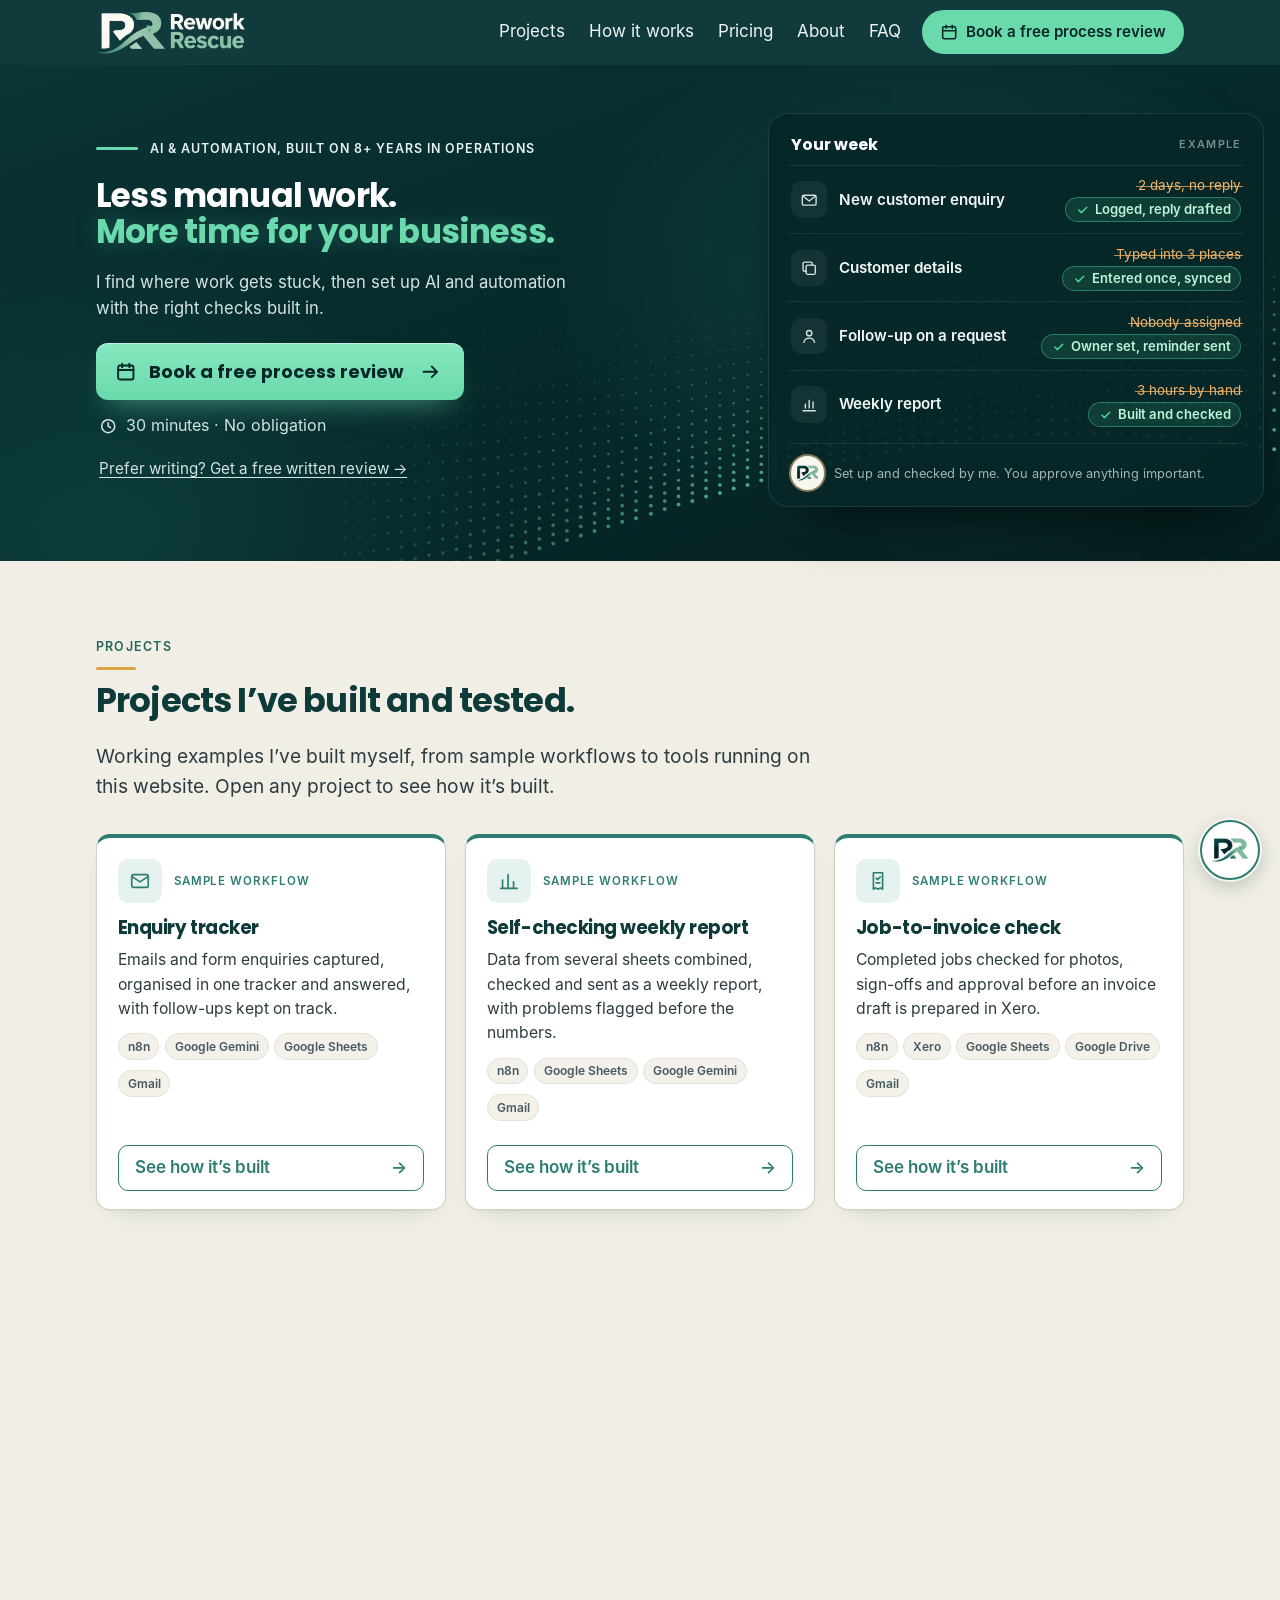
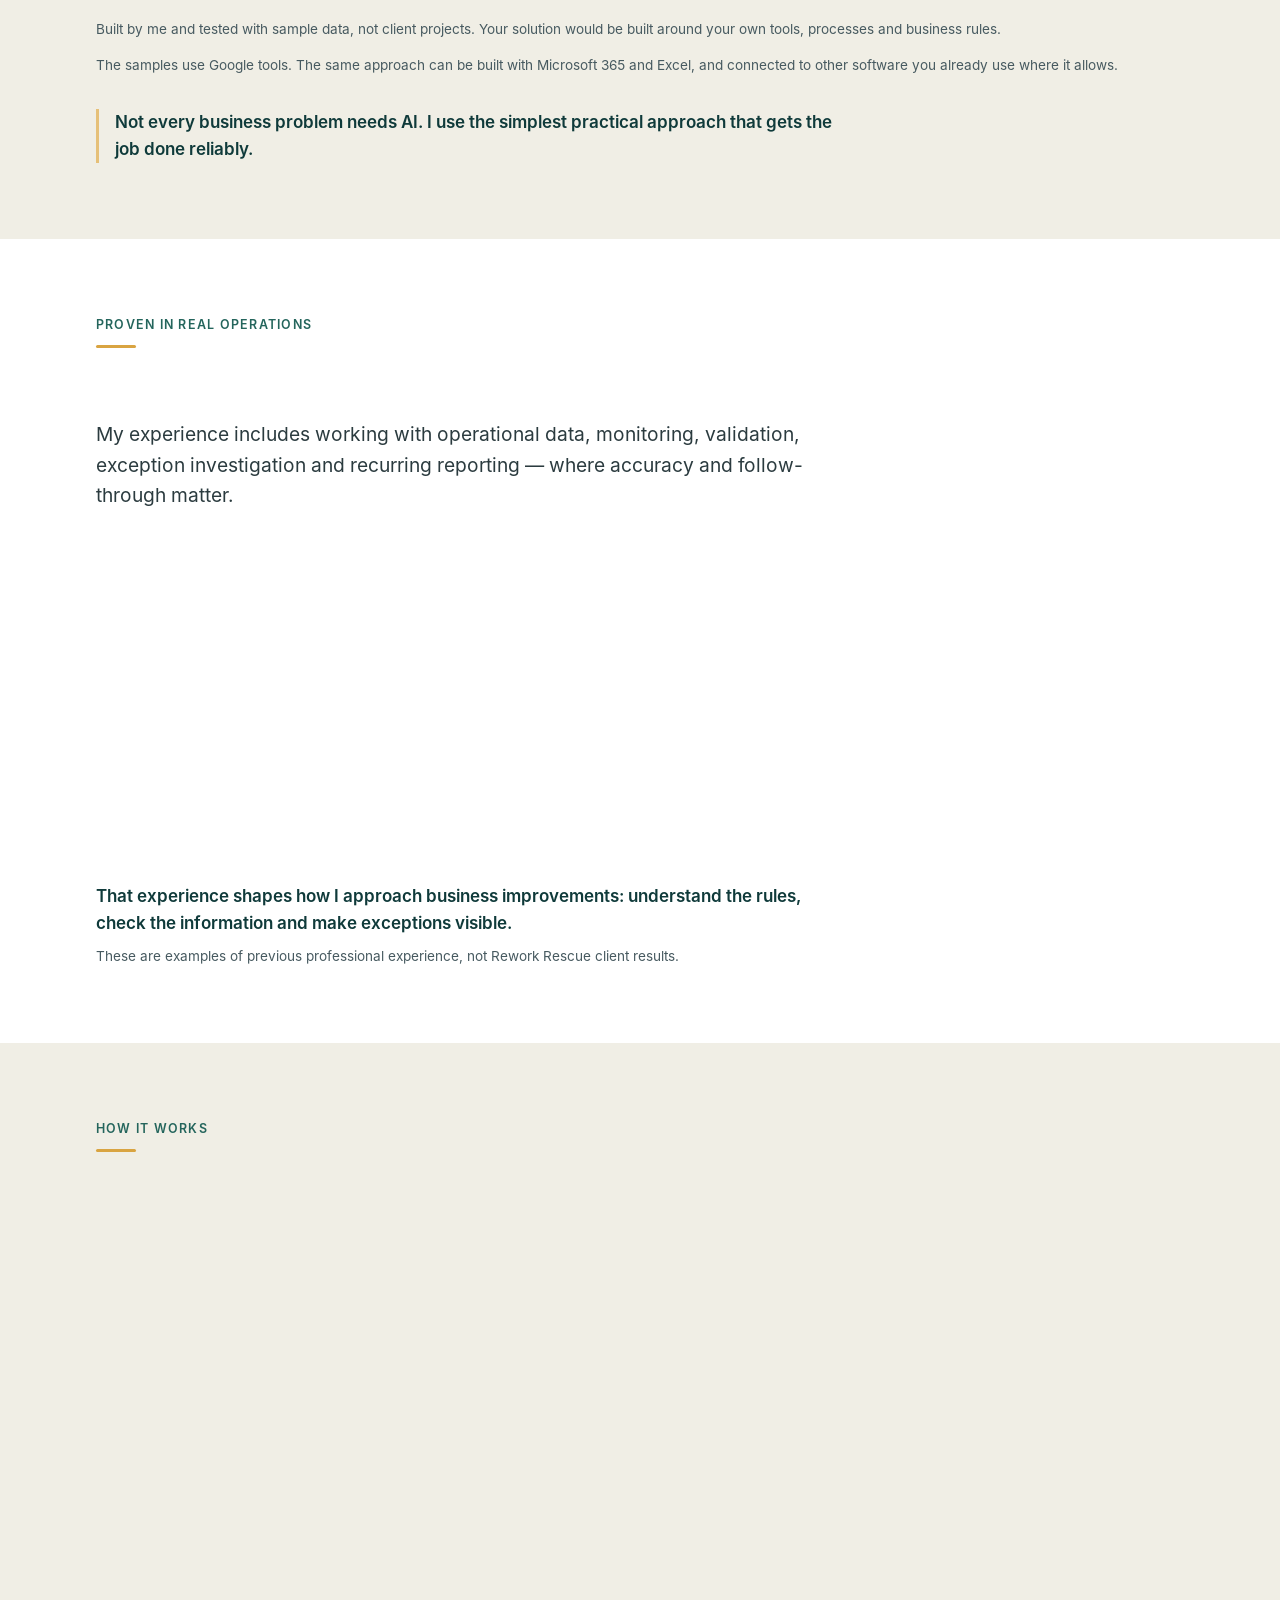
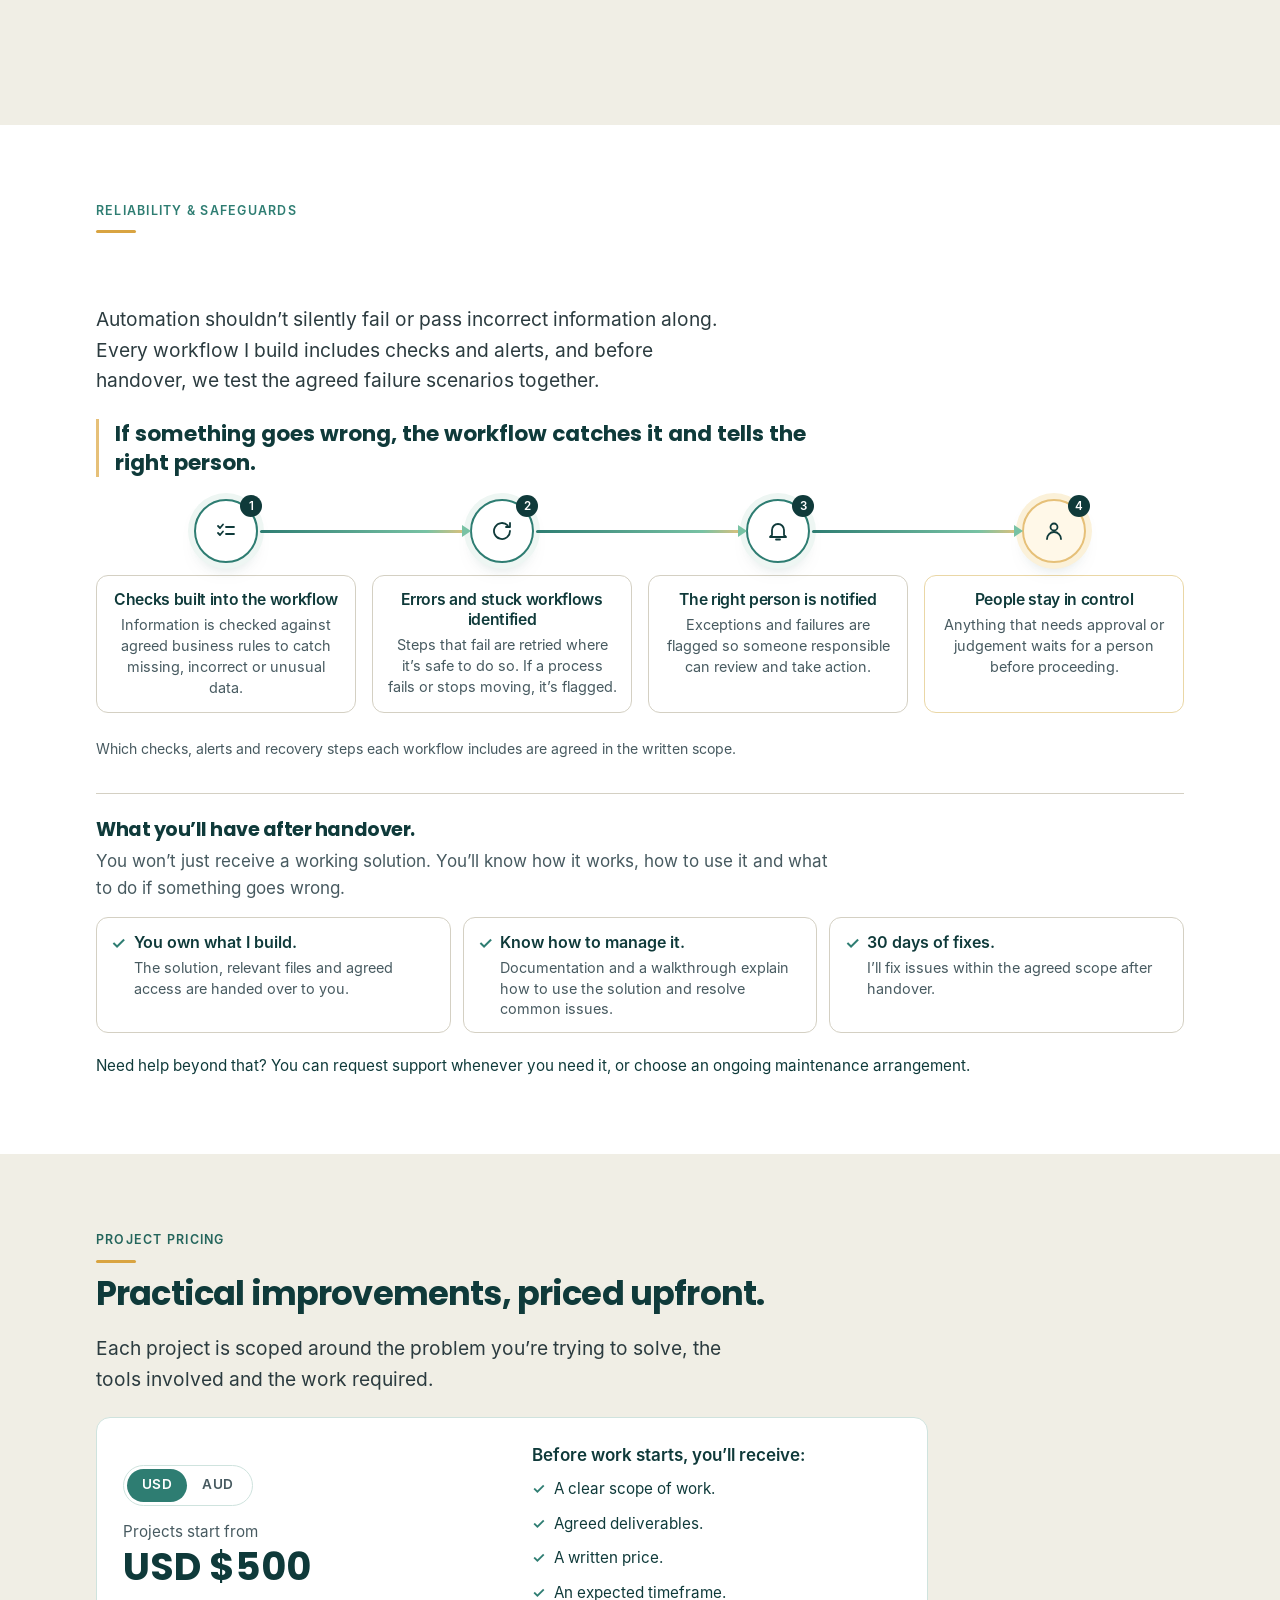
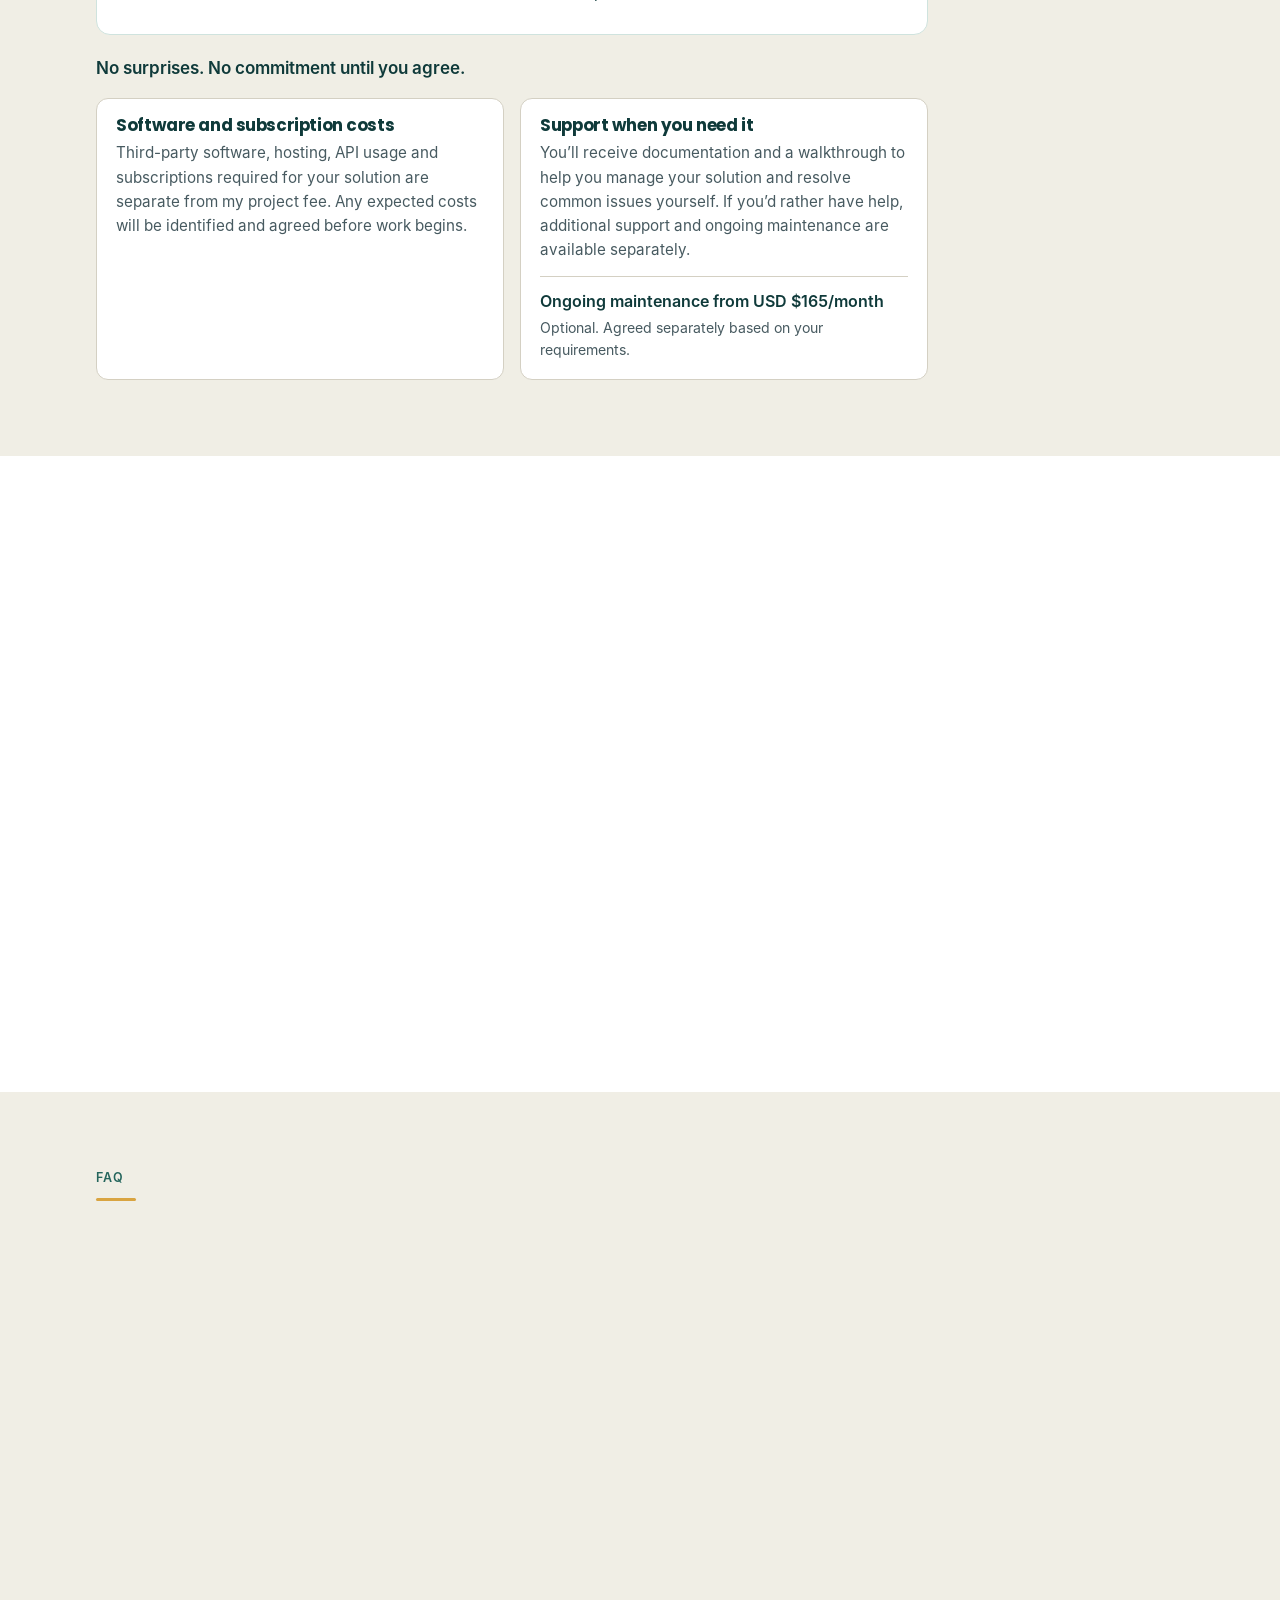
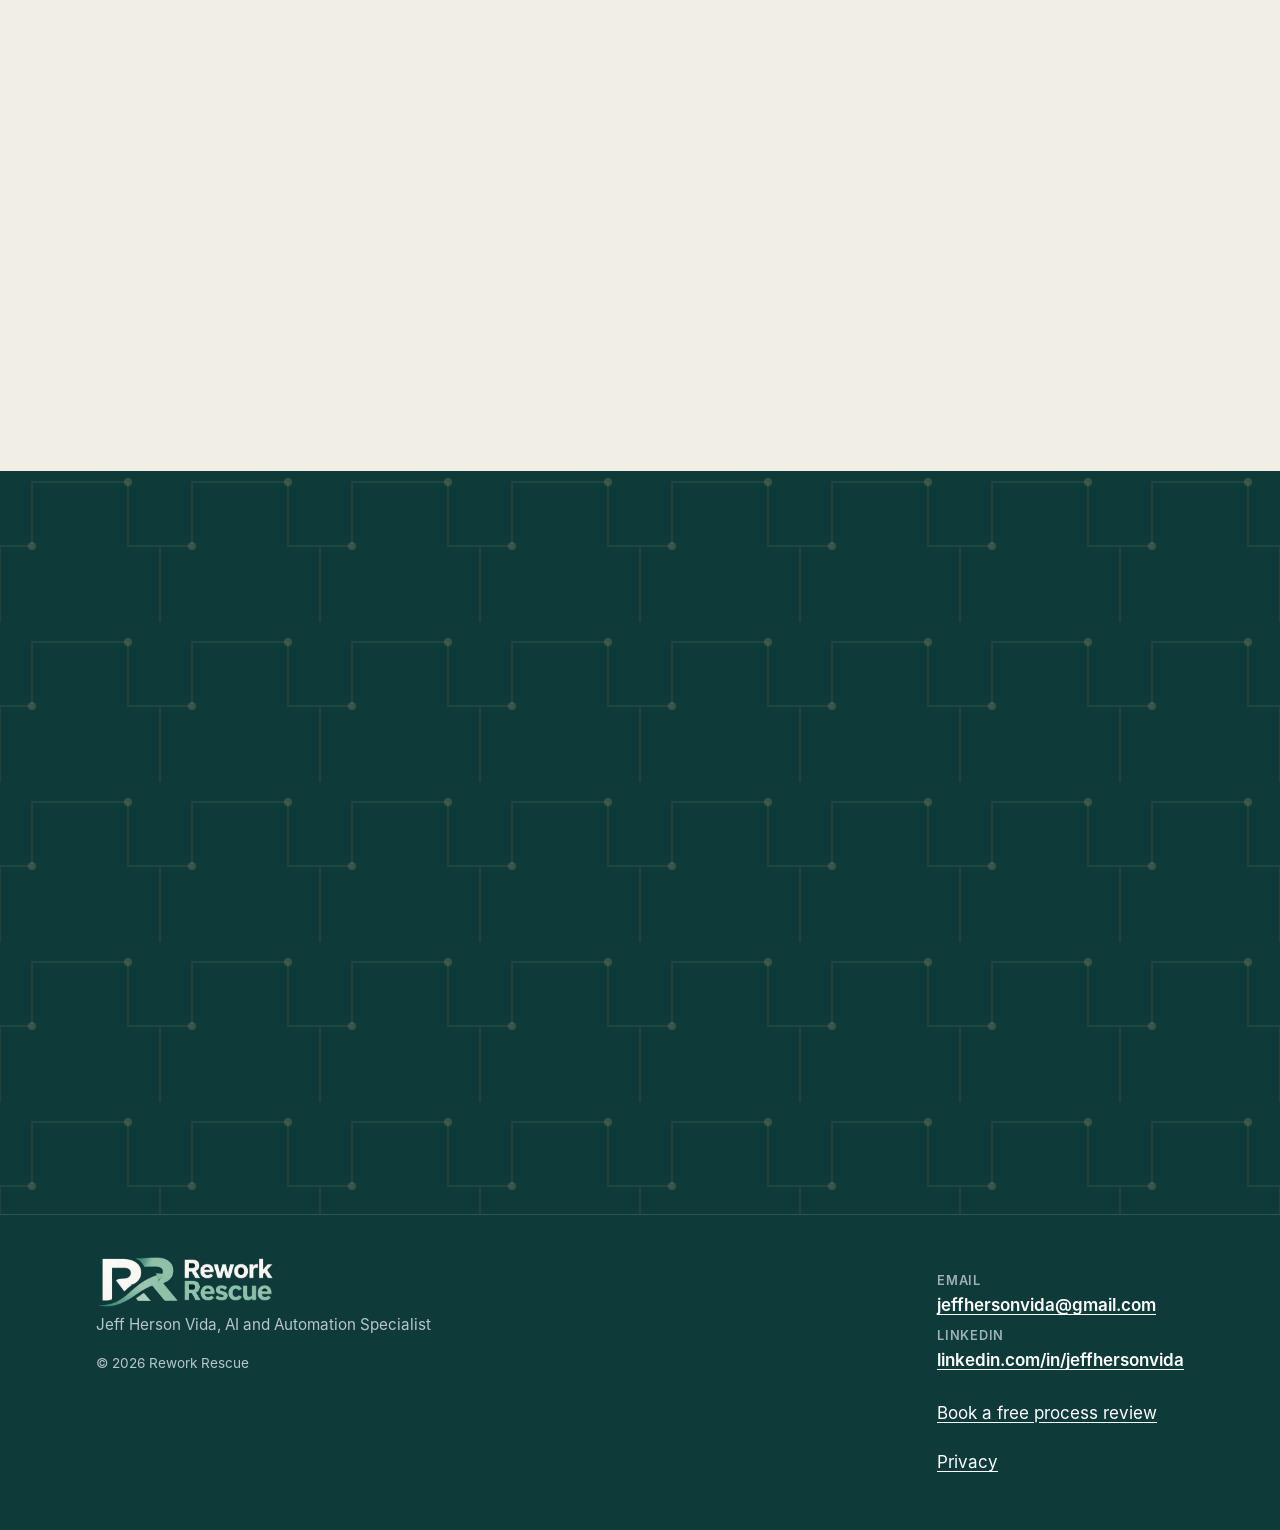
==== commit 4c8b2d30: "Hero right side: 'Your week' card (ops-manager redesign) - Four everyday problems in the customer's " ====
--- a/index.html
+++ b/index.html
@@ -61,18 +61,15 @@
             <p class="hero-note hero-note-alt"><a href="contact/#written-review">Prefer writing? Get a free written review <span aria-hidden="true">&rarr;</span></a></p>
           </div>
         </div>
-        <figure class="hcb" id="hero-story">
-          <svg class="hcb-svg" viewBox="0 0 460 350" role="img" aria-labelledby="hcb-t" focusable="false">
-            <title id="hcb-t">Everyday work, such as emails, calendars, job lists and reports, brought together into three connected areas, enquiries, jobs and follow-ups, and reporting, all connected through Rework Rescue.</title>
-            <g class="hcb-in"><path d="M62 72C62 110 85 112 85 136M172 58C172 100 222 104 228 136M290 70C290 104 238 106 233 136M400 62C400 104 375 108 375 136"/></g>
-            <g transform="translate(62 50) rotate(-8)"><g class="hcb-art hcb-a1"><rect x="-27" y="-21" width="54" height="42" rx="9"/><g class="hcb-ai" transform="translate(-11 -11) scale(0.92)"><rect x="3" y="5.5" width="18" height="13" rx="2"/><path d="M3.8 6.6l8.2 6.4 8.2-6.4"/></g></g></g><g transform="translate(172 38) rotate(6)"><g class="hcb-art hcb-a2"><rect x="-27" y="-21" width="54" height="42" rx="9"/><g class="hcb-ai" transform="translate(-11 -11) scale(0.92)"><rect x="3.5" y="5" width="17" height="15" rx="2"/><path d="M3.5 10h17M8 3v4M16 3v4"/></g></g></g><g transform="translate(290 48) rotate(-5)"><g class="hcb-art hcb-a3"><rect x="-27" y="-21" width="54" height="42" rx="9"/><g class="hcb-ai" transform="translate(-11 -11) scale(0.92)"><rect x="5" y="5.5" width="14" height="15.5" rx="2"/><path d="M9 3.5h6v3.5H9zM8.5 12.5l1.5 1.5 3-3M8.5 17.5h7"/></g></g></g><g transform="translate(400 40) rotate(9)"><g class="hcb-art hcb-a4"><rect x="-27" y="-21" width="54" height="42" rx="9"/><g class="hcb-ai" transform="translate(-11 -11) scale(0.92)"><path d="M6 3h8.5L19 7.5V21H6z"/><path d="M14.5 3v4.5H19M9 17.5v-3M12 17.5v-5M15 17.5v-2"/></g></g></g>
-            <g class="hcb-out"><path id="hcb-p1" d="M85 238C85 280 160 300 196 300"/><path id="hcb-p2" d="M230 238V264"/><path id="hcb-p3" d="M375 238C375 280 300 300 264 300"/></g>
-            <g class="hcb-node hcb-n1"><circle cx="85" cy="168" r="31"/><g class="hcb-ni" transform="translate(72 155) scale(1.08)"><path d="M20.5 12.5V7a1.5 1.5 0 0 0-1.5-1.5H5A1.5 1.5 0 0 0 3.5 7v10A1.5 1.5 0 0 0 5 18.5h8"/><path d="M4 6.5l8 6 8-6"/><path d="M15.5 17.5l2 2 4-4.5"/></g><text x="85" y="226" text-anchor="middle">Enquiries</text></g><g class="hcb-node hcb-n2"><circle cx="230" cy="168" r="31"/><g class="hcb-ni" transform="translate(217 155) scale(1.08)"><path d="M4 6.5l1.5 1.5L8.5 5M4 12.5l1.5 1.5 3-3M4 18.5l1.5 1.5 3-3"/><path d="M11.5 6.5H20M11.5 12.5H20M11.5 18.5H20"/></g><text x="230" y="226" text-anchor="middle">Jobs &amp; follow-ups</text></g><g class="hcb-node hcb-n3"><circle cx="375" cy="168" r="31"/><g class="hcb-ni" transform="translate(362 155) scale(1.08)"><path d="M4 20.5h16"/><path d="M7 17v-5M12 17V7M17 17v-8"/></g><text x="375" y="226" text-anchor="middle">Reporting</text></g>
-            <circle class="hcb-ring" cx="230" cy="302" r="42"/>
-            <circle class="hcb-hub" cx="230" cy="302" r="34"/>
-            <image href="assets/brand/mark.png" x="206" y="287" width="48" height="30" preserveAspectRatio="xMidYMid meet"/>
-          </svg>
-          <figcaption class="hcb-cap">Connected business operations</figcaption>
+        <figure class="hos" id="hero-story">
+          <figcaption class="hos-head"><span class="hos-title">Your week</span><span class="hos-tag">Example</span></figcaption>
+          <ul class="hos-list" role="list">
+            <li class="hos-row hos-r1"><span class="hos-ic" aria-hidden="true"><svg viewBox="0 0 24 24" focusable="false"><rect x="3" y="5.5" width="18" height="13" rx="2"/><path d="M3.8 6.6l8.2 6.4 8.2-6.4"/></svg></span><span class="hos-what">New customer enquiry</span><span class="hos-st"><span class="hos-old"><span class="sr-only">Before: </span>2 days, no reply</span><span class="hos-new"><span class="sr-only">After: </span><svg viewBox="0 0 24 24" aria-hidden="true" focusable="false"><path d="M5 12.5l4.5 4.5L19 7.5"/></svg>Logged, reply drafted</span></span></li>
+            <li class="hos-row hos-r2"><span class="hos-ic" aria-hidden="true"><svg viewBox="0 0 24 24" focusable="false"><rect x="8" y="8" width="12" height="12" rx="2"/><path d="M16 8V6a2 2 0 0 0-2-2H6a2 2 0 0 0-2 2v8a2 2 0 0 0 2 2h2"/></svg></span><span class="hos-what">Customer details</span><span class="hos-st"><span class="hos-old"><span class="sr-only">Before: </span>Typed into 3 places</span><span class="hos-new"><span class="sr-only">After: </span><svg viewBox="0 0 24 24" aria-hidden="true" focusable="false"><path d="M5 12.5l4.5 4.5L19 7.5"/></svg>Entered once, synced</span></span></li>
+            <li class="hos-row hos-r3"><span class="hos-ic" aria-hidden="true"><svg viewBox="0 0 24 24" focusable="false"><circle cx="12" cy="8" r="3.5"/><path d="M5 20c.8-3.6 3.6-5.5 7-5.5s6.2 1.9 7 5.5"/></svg></span><span class="hos-what">Follow-up on a request</span><span class="hos-st"><span class="hos-old"><span class="sr-only">Before: </span>Nobody assigned</span><span class="hos-new"><span class="sr-only">After: </span><svg viewBox="0 0 24 24" aria-hidden="true" focusable="false"><path d="M5 12.5l4.5 4.5L19 7.5"/></svg>Owner set, reminder sent</span></span></li>
+            <li class="hos-row hos-r4"><span class="hos-ic" aria-hidden="true"><svg viewBox="0 0 24 24" focusable="false"><path d="M4 20.5h16"/><path d="M7 17v-5M12 17V7M17 17v-8"/></svg></span><span class="hos-what">Weekly report</span><span class="hos-st"><span class="hos-old"><span class="sr-only">Before: </span>3 hours by hand</span><span class="hos-new"><span class="sr-only">After: </span><svg viewBox="0 0 24 24" aria-hidden="true" focusable="false"><path d="M5 12.5l4.5 4.5L19 7.5"/></svg>Built and checked</span></span></li>
+          </ul>
+          <p class="hos-foot"><img src="assets/brand/mark.png" alt="" width="64" height="40" loading="lazy"><span>Set up and checked by me. You approve anything important.</span></p>
         </figure>
       </div>
     </section>
--- a/assets/styles.css
+++ b/assets/styles.css
@@ -6451,3 +6451,51 @@
 }
 @media (max-width: 52rem) { .hcb { justify-self: center; max-width: 24rem; } }
 @media (max-width: 40rem) { .hcb { max-width: 21rem; } .hcb-cap { font-size: 0.7rem; } }
+
+/* ===== 27 Nov 2026 (night): hero right side "Your week" — the customer's own week, each problem flipping to fixed.
+   Ops-manager view: people recognise their own symptoms in their own words faster than icons or concepts.
+   Each row: what it is → the problem (struck through) → what happens instead. Pain stays visible after the flip. */
+.hos { --bad: #f0a64b; --ok: #49cf95; margin: 0; justify-self: end; width: 100%; max-width: 31rem; padding: 1.1rem 1.2rem 1rem; border-radius: 20px;
+  background: rgba(7, 38, 40, 0.92); border: 1px solid rgba(255, 255, 255, 0.1); box-shadow: 0 30px 60px -34px rgba(0, 0, 0, 0.9); }
+.hos-head { display: flex; align-items: center; justify-content: space-between; margin: 0 0 0.5rem; padding: 0 0.15rem; }
+.hos-title { font-family: var(--display); font-size: 1rem; font-weight: 700; color: #fff; }
+.hos-tag { font-size: 0.68rem; font-weight: 700; letter-spacing: 0.12em; text-transform: uppercase; color: rgba(215, 229, 226, 0.55); }
+.hos-list { list-style: none; margin: 0; padding: 0; }
+.hos-row { display: grid; grid-template-columns: 2.3rem minmax(0, 1fr) auto; align-items: center; gap: 0.75rem; margin: 0; padding: 0.7rem 0.15rem; border-top: 1px solid rgba(255, 255, 255, 0.08); }
+.hos-ic { display: grid; place-items: center; width: 2.3rem; height: 2.3rem; border-radius: 10px; background: rgba(255, 255, 255, 0.06); }
+.hos-ic svg { width: 1.15rem; height: 1.15rem; fill: none; stroke: #d5e3df; stroke-width: 1.8; stroke-linecap: round; stroke-linejoin: round; }
+.hos-what { font-size: 0.95rem; font-weight: 600; line-height: 1.3; color: #f2f7f6; }
+.hos-st { display: flex; flex-direction: column; align-items: flex-end; gap: 0.2rem; text-align: right; }
+.hos-old { position: relative; font-size: 0.84rem; font-weight: 500; line-height: 1.25; color: #f3b46a; white-space: nowrap; }
+.hos-old::after { content: ""; position: absolute; left: -2px; right: -2px; top: 54%; height: 1px; background: rgba(243, 180, 106, 0.75); transform-origin: left; }
+.hos-new { display: inline-flex; align-items: center; gap: 0.35rem; padding: 0.22rem 0.6rem; border-radius: 999px; background: rgba(73, 207, 149, 0.14);
+  border: 1px solid rgba(73, 207, 149, 0.45); font-size: 0.82rem; font-weight: 600; line-height: 1.2; color: #bff3da; white-space: nowrap; }
+.hos-new svg { width: 0.85rem; height: 0.85rem; fill: none; stroke: var(--ok); stroke-width: 2.6; stroke-linecap: round; stroke-linejoin: round; }
+.hos-foot { display: flex; align-items: center; gap: 0.6rem; margin: 0.35rem 0 0; padding: 0.75rem 0.15rem 0; border-top: 1px solid rgba(255, 255, 255, 0.08);
+  font-size: 0.8rem; line-height: 1.35; color: rgba(215, 229, 226, 0.75); }
+.hos-foot img { flex: none; width: 2.1rem; height: 2.1rem; object-fit: contain; padding: 0.3rem; border-radius: 50%; background: #f8f7ed; box-shadow: 0 0 0 2px rgba(230, 192, 120, 0.55); }
+/* Motion: each problem shows first (bright, not struck), then is struck through and the fix appears. One pass. */
+@media (prefers-reduced-motion: no-preference) {
+  .hos-row { animation: h5-in 0.4s ease-out both; }
+  .hos-old { animation: hos-dim 0.4s ease-out both; }
+  .hos-old::after { animation: hos-strike 0.35s ease-out both; }
+  .hos-new { animation: hos-pop 0.4s ease-out both; }
+  .hos-r2 { animation-delay: 0.08s; } .hos-r3 { animation-delay: 0.16s; } .hos-r4 { animation-delay: 0.24s; }
+  .hos-r1 .hos-old, .hos-r1 .hos-old::after, .hos-r1 .hos-new { animation-delay: 1s; }
+  .hos-r2 .hos-old, .hos-r2 .hos-old::after, .hos-r2 .hos-new { animation-delay: 1.5s; }
+  .hos-r3 .hos-old, .hos-r3 .hos-old::after, .hos-r3 .hos-new { animation-delay: 2s; }
+  .hos-r4 .hos-old, .hos-r4 .hos-old::after, .hos-r4 .hos-new { animation-delay: 2.5s; }
+  .hos-foot { animation: h5-in 0.45s ease-out 3s both; }
+}
+@keyframes hos-dim { from { color: #ffc98a; } to { color: #f3b46a; } }
+@keyframes hos-strike { from { transform: scaleX(0); } to { transform: scaleX(1); } }
+@keyframes hos-pop { from { opacity: 0; transform: translateY(4px) scale(0.96); } to { opacity: 1; transform: none; } }
+@media (max-width: 52rem) { .hos { justify-self: stretch; max-width: none; } }
+@media (max-width: 40rem) {
+  .hos { padding: 0.9rem 0.9rem 0.85rem; border-radius: 16px; }
+  .hos-row { grid-template-columns: 2rem minmax(0, 1fr); gap: 0.2rem 0.65rem; padding: 0.6rem 0.1rem; }
+  .hos-ic { width: 2rem; height: 2rem; grid-row: span 2; align-self: start; }
+  .hos-what { font-size: 0.9rem; }
+  .hos-st { flex-direction: row; flex-wrap: wrap; align-items: center; justify-content: flex-start; gap: 0.35rem 0.6rem; text-align: left; }
+  .hos-new { font-size: 0.78rem; }
+}
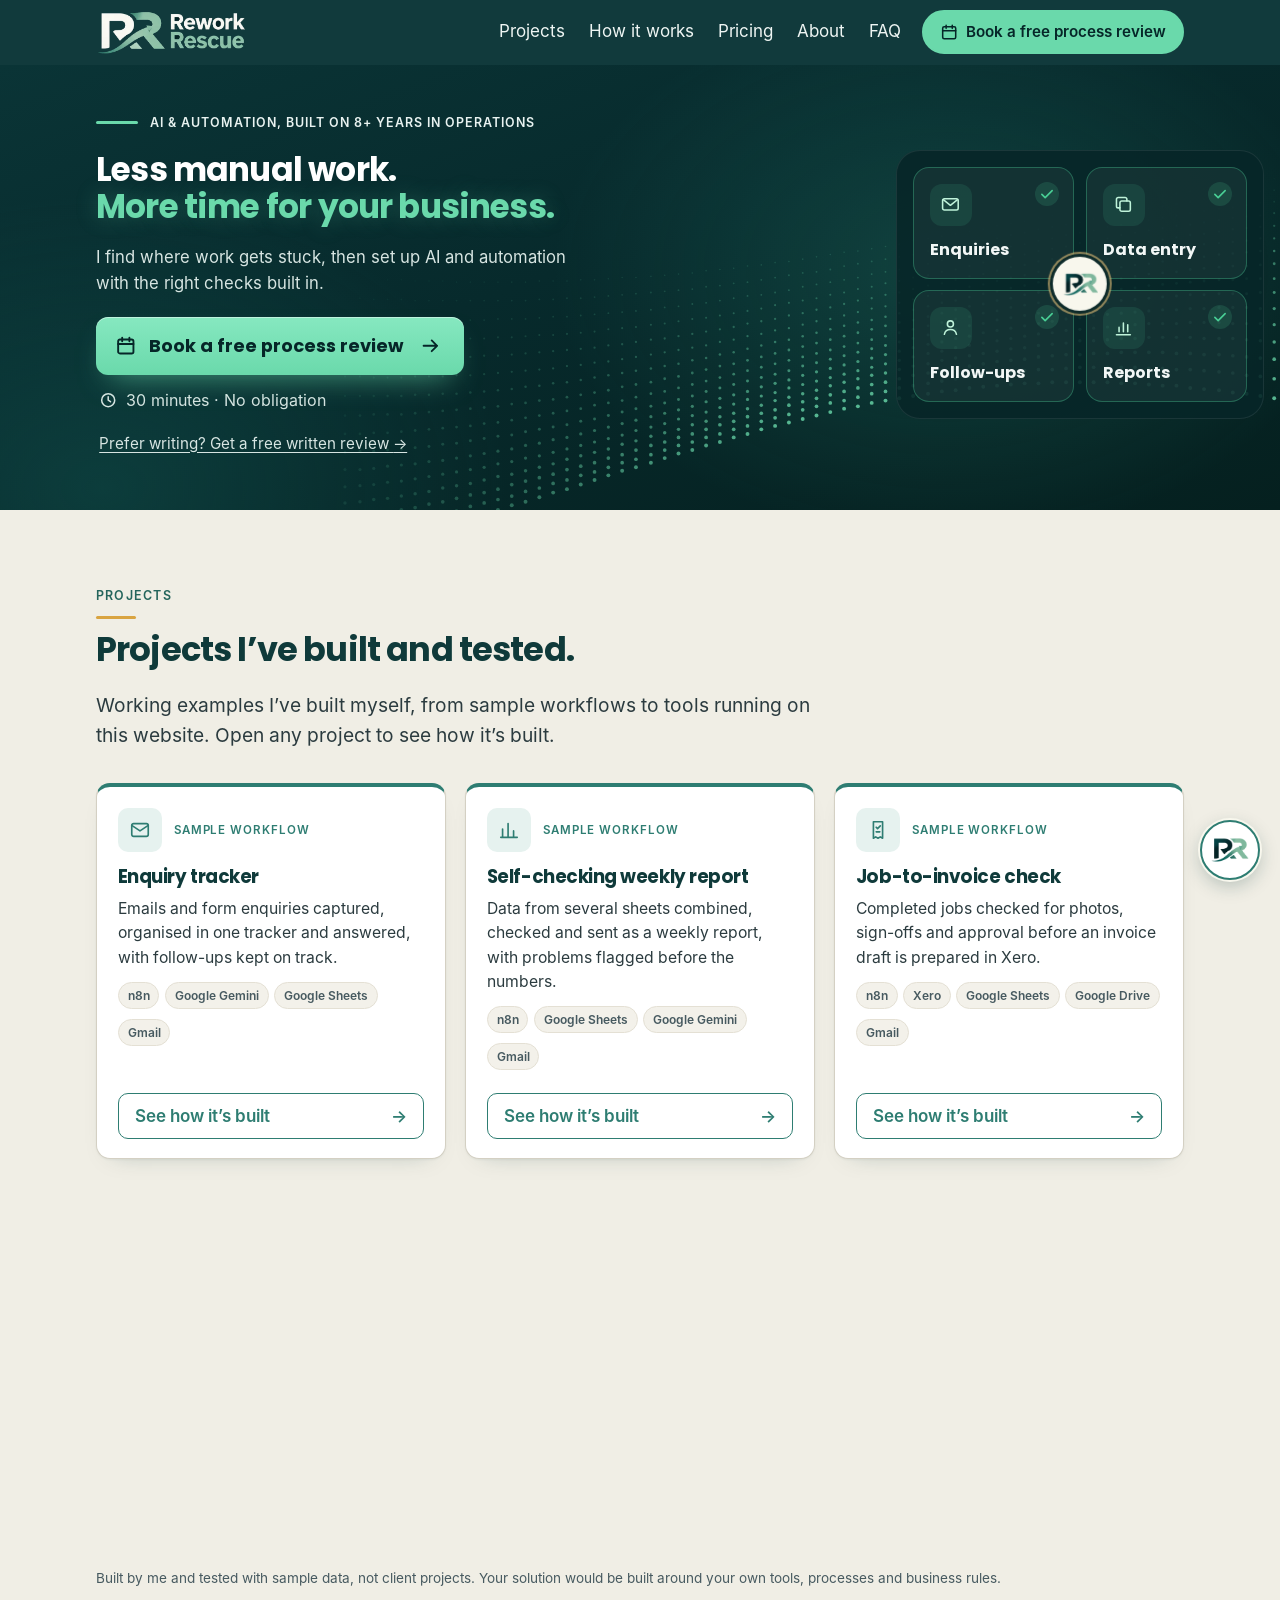
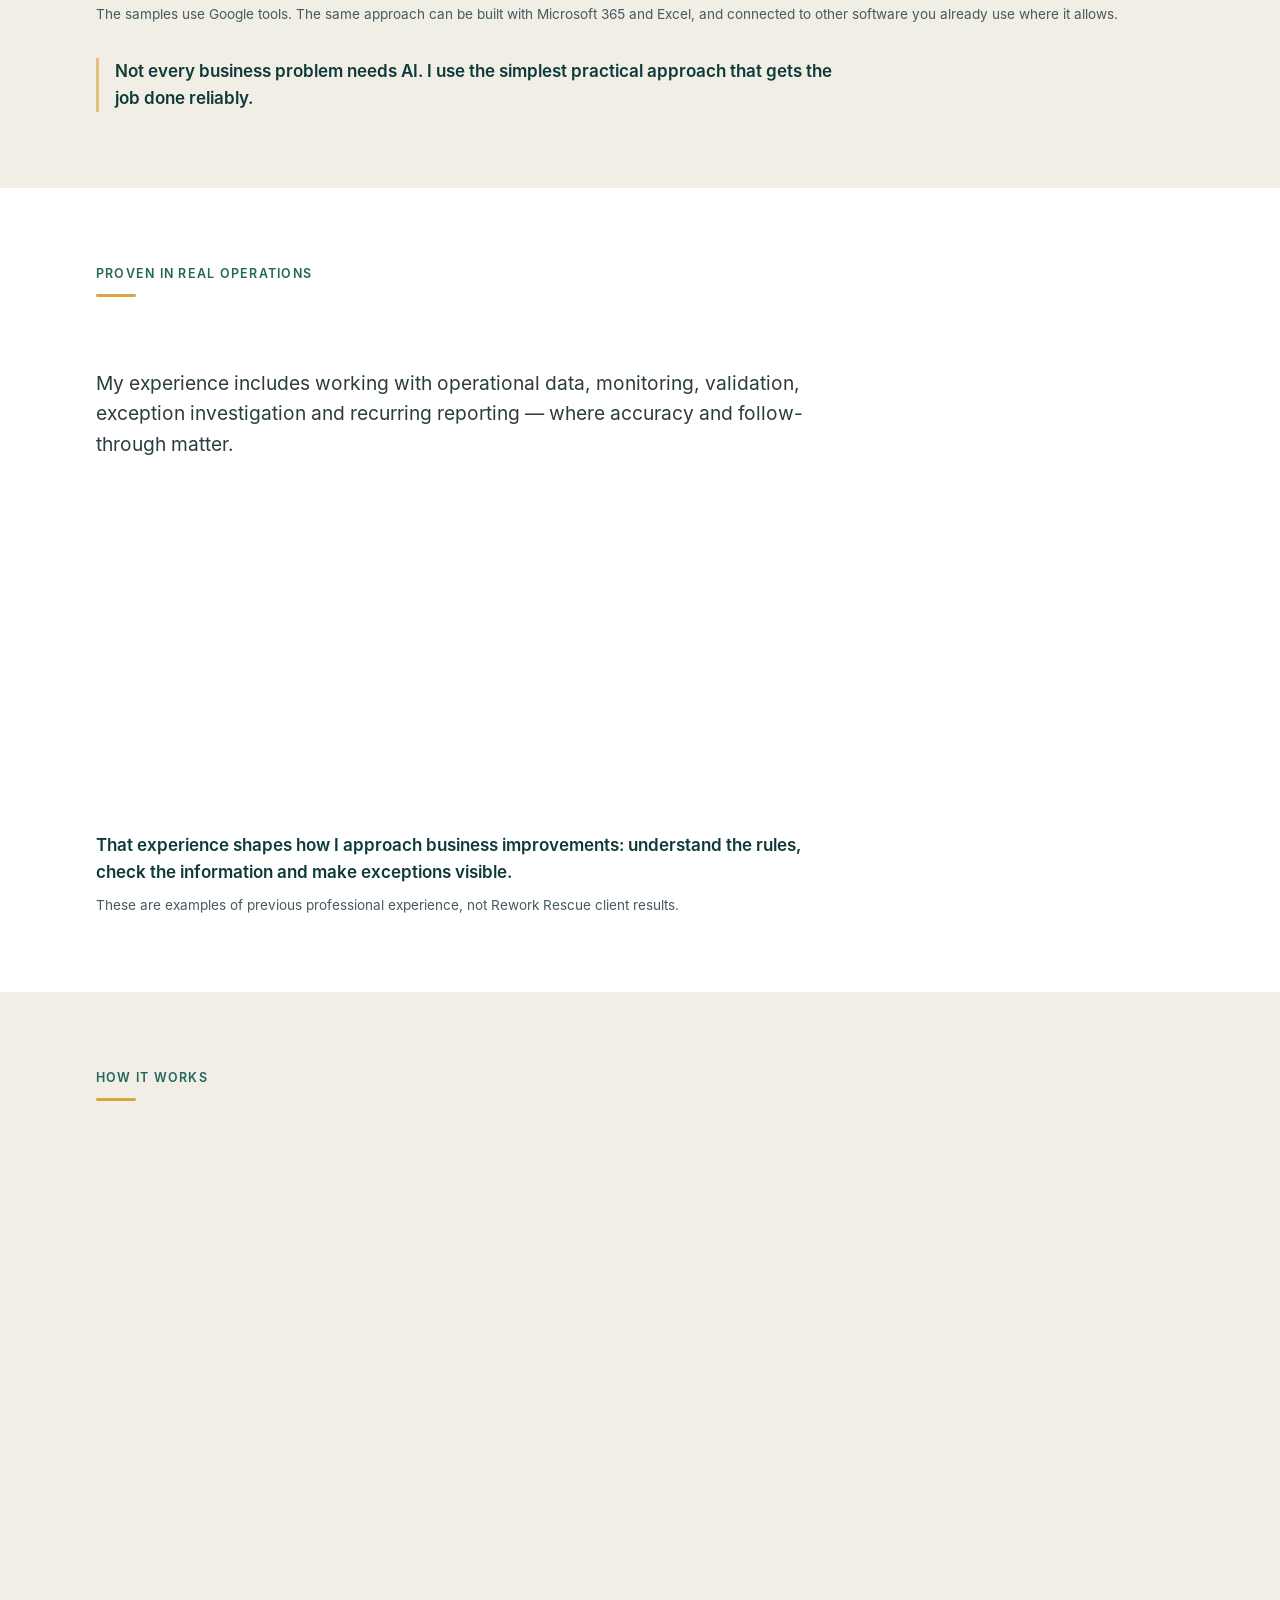
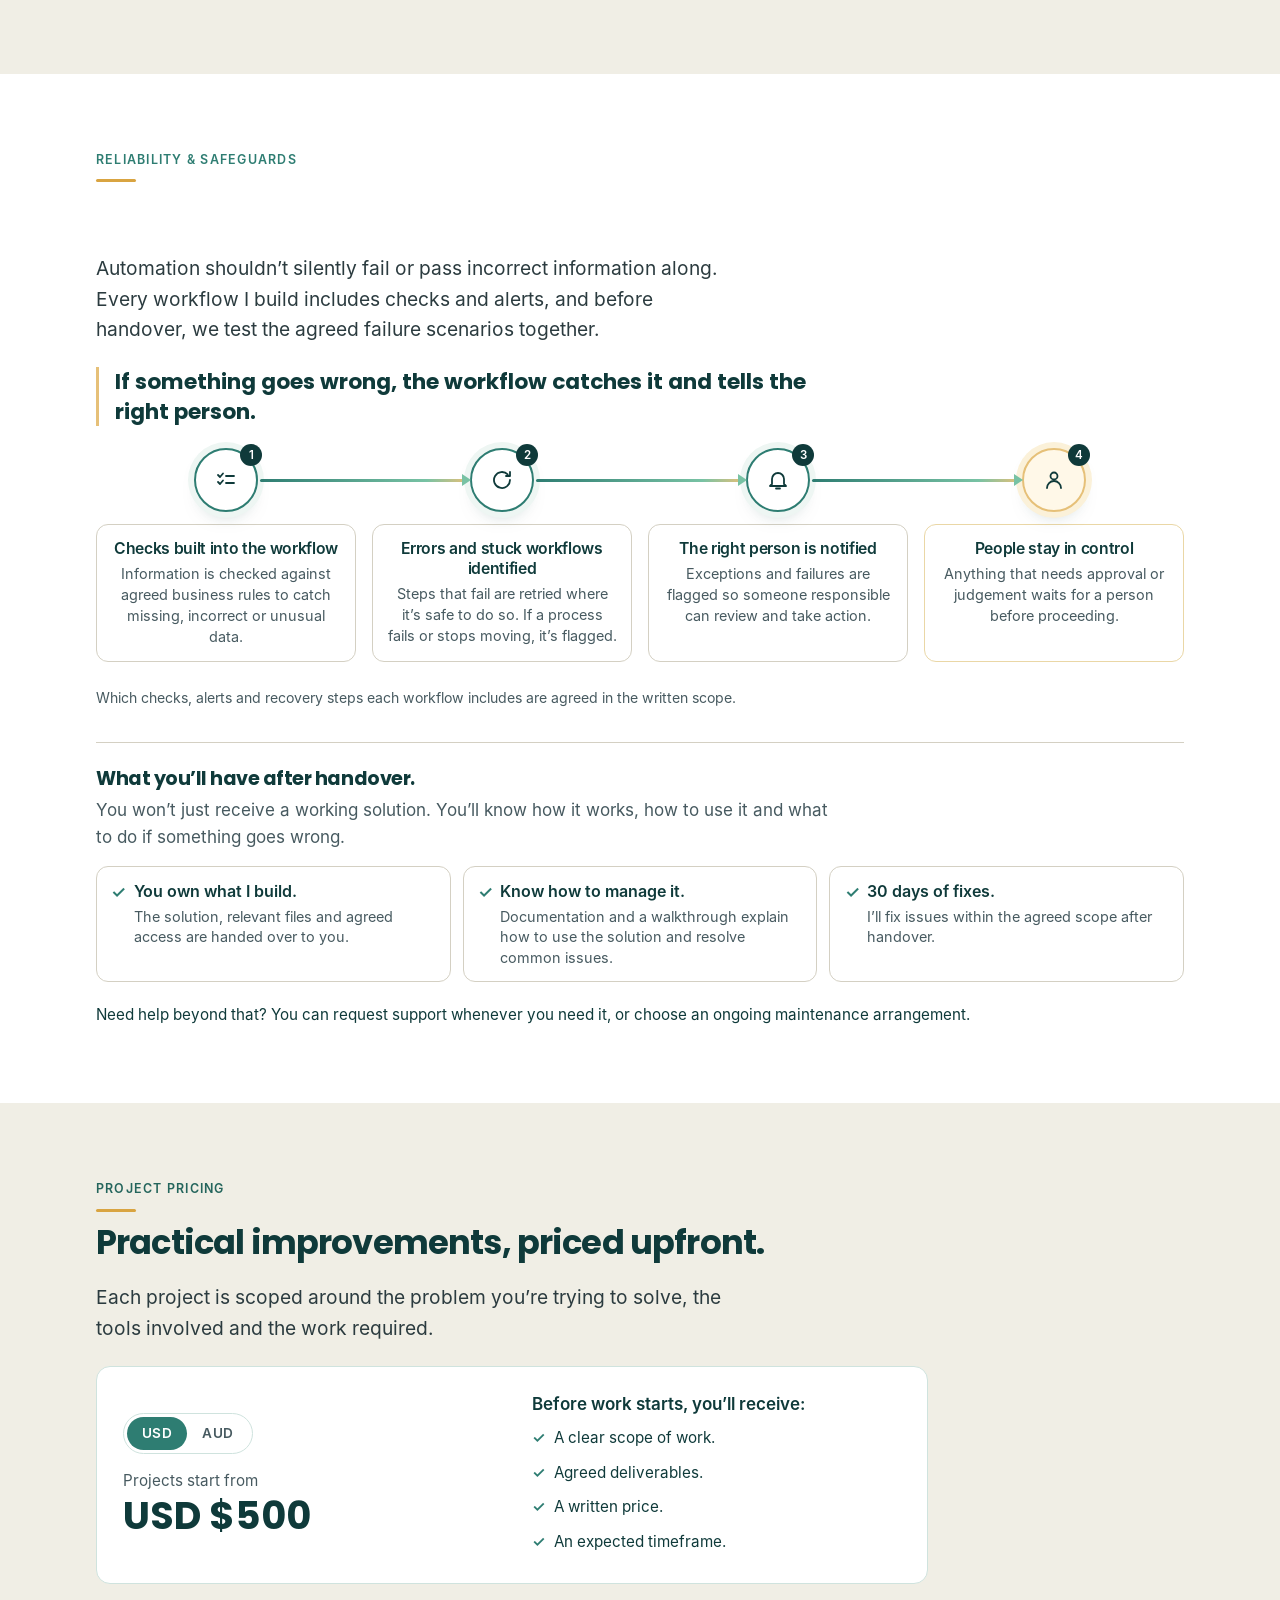
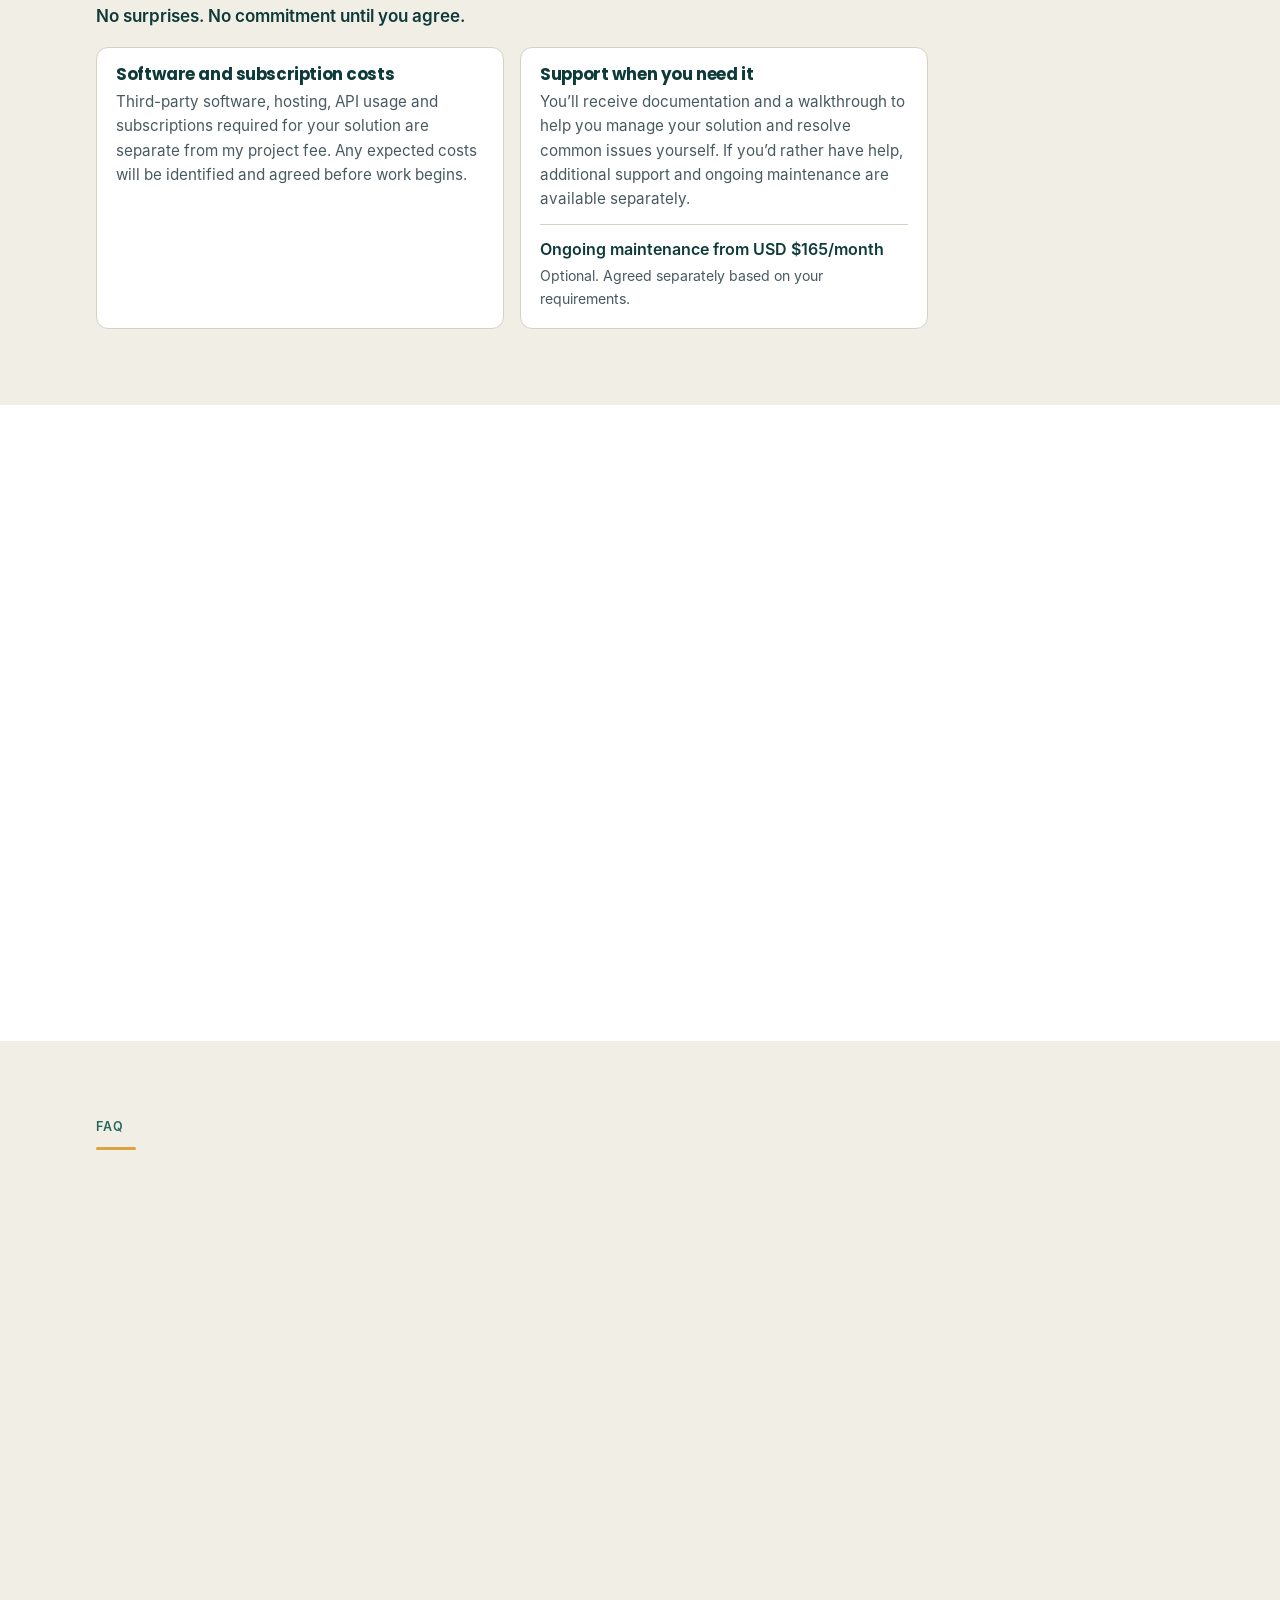
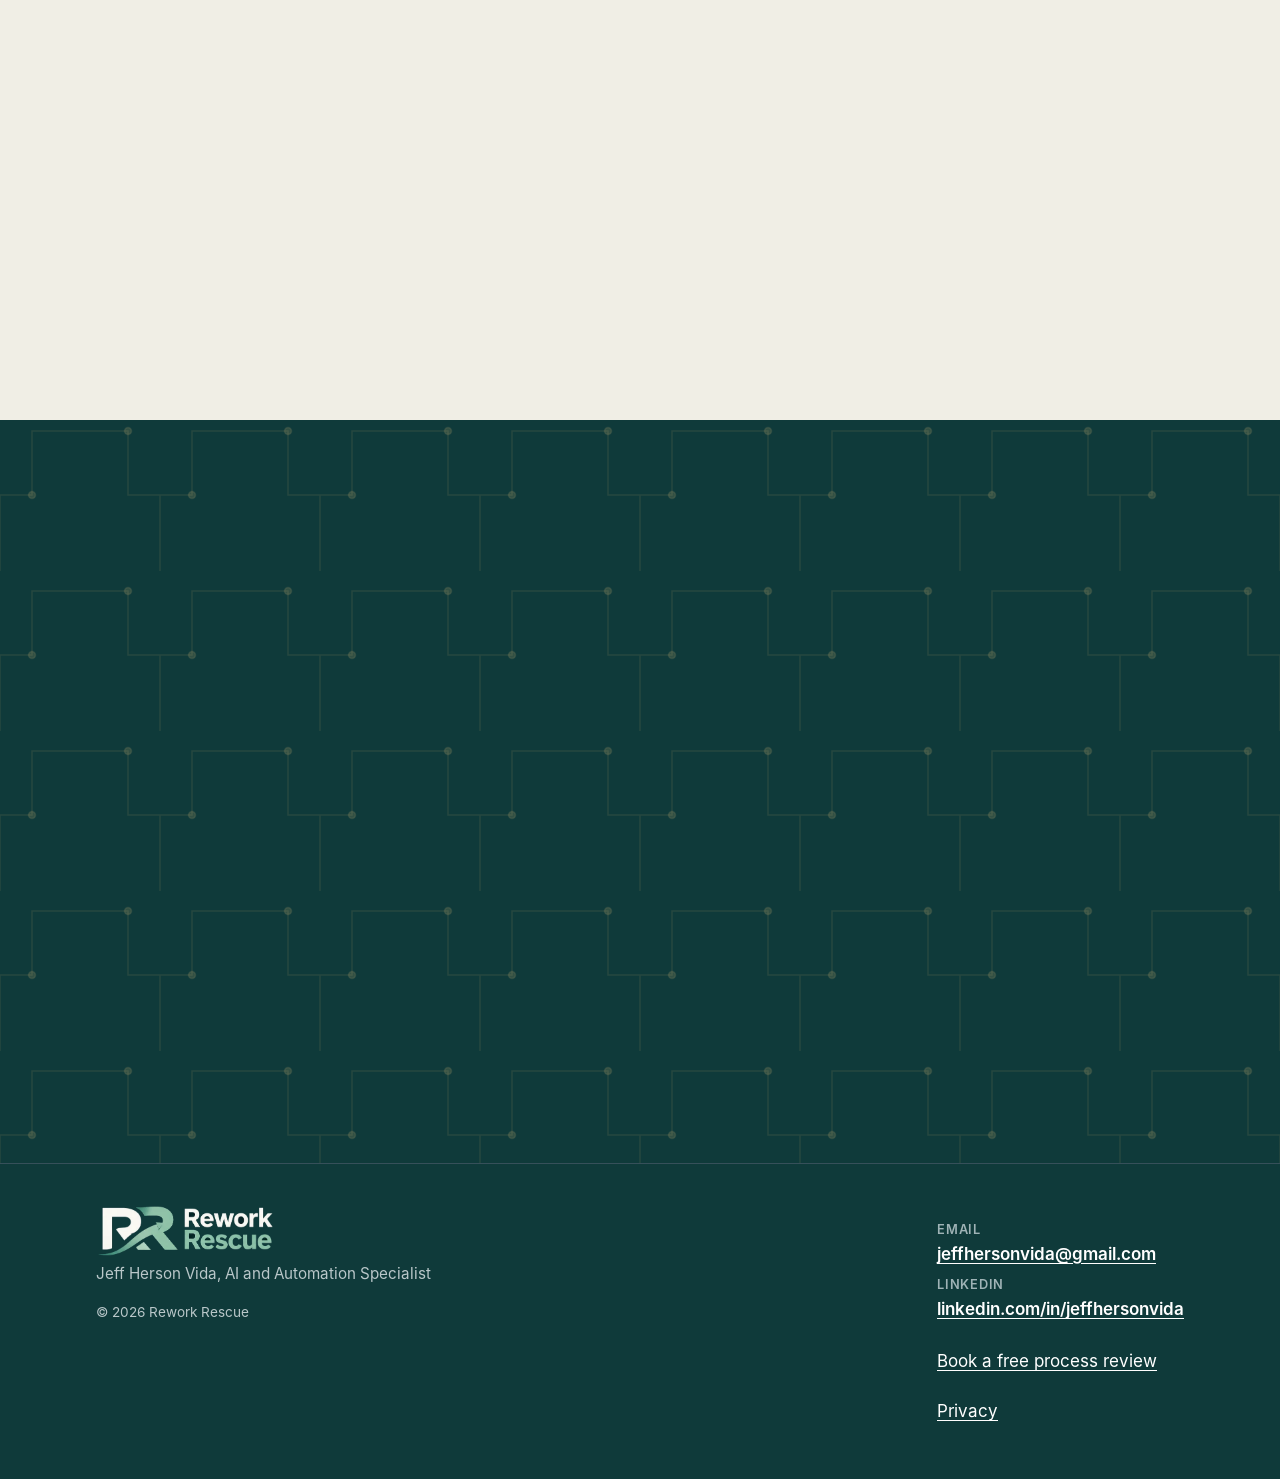
==== commit 9d04a0cd: "Hero right side: one organised illustration (four words) - Enquiries / Data entry / Follow-ups / Rep" ====
--- a/index.html
+++ b/index.html
@@ -61,15 +61,15 @@
             <p class="hero-note hero-note-alt"><a href="contact/#written-review">Prefer writing? Get a free written review <span aria-hidden="true">&rarr;</span></a></p>
           </div>
         </div>
-        <figure class="hos" id="hero-story">
-          <figcaption class="hos-head"><span class="hos-title">Your week</span><span class="hos-tag">Example</span></figcaption>
-          <ul class="hos-list" role="list">
-            <li class="hos-row hos-r1"><span class="hos-ic" aria-hidden="true"><svg viewBox="0 0 24 24" focusable="false"><rect x="3" y="5.5" width="18" height="13" rx="2"/><path d="M3.8 6.6l8.2 6.4 8.2-6.4"/></svg></span><span class="hos-what">New customer enquiry</span><span class="hos-st"><span class="hos-old"><span class="sr-only">Before: </span>2 days, no reply</span><span class="hos-new"><span class="sr-only">After: </span><svg viewBox="0 0 24 24" aria-hidden="true" focusable="false"><path d="M5 12.5l4.5 4.5L19 7.5"/></svg>Logged, reply drafted</span></span></li>
-            <li class="hos-row hos-r2"><span class="hos-ic" aria-hidden="true"><svg viewBox="0 0 24 24" focusable="false"><rect x="8" y="8" width="12" height="12" rx="2"/><path d="M16 8V6a2 2 0 0 0-2-2H6a2 2 0 0 0-2 2v8a2 2 0 0 0 2 2h2"/></svg></span><span class="hos-what">Customer details</span><span class="hos-st"><span class="hos-old"><span class="sr-only">Before: </span>Typed into 3 places</span><span class="hos-new"><span class="sr-only">After: </span><svg viewBox="0 0 24 24" aria-hidden="true" focusable="false"><path d="M5 12.5l4.5 4.5L19 7.5"/></svg>Entered once, synced</span></span></li>
-            <li class="hos-row hos-r3"><span class="hos-ic" aria-hidden="true"><svg viewBox="0 0 24 24" focusable="false"><circle cx="12" cy="8" r="3.5"/><path d="M5 20c.8-3.6 3.6-5.5 7-5.5s6.2 1.9 7 5.5"/></svg></span><span class="hos-what">Follow-up on a request</span><span class="hos-st"><span class="hos-old"><span class="sr-only">Before: </span>Nobody assigned</span><span class="hos-new"><span class="sr-only">After: </span><svg viewBox="0 0 24 24" aria-hidden="true" focusable="false"><path d="M5 12.5l4.5 4.5L19 7.5"/></svg>Owner set, reminder sent</span></span></li>
-            <li class="hos-row hos-r4"><span class="hos-ic" aria-hidden="true"><svg viewBox="0 0 24 24" focusable="false"><path d="M4 20.5h16"/><path d="M7 17v-5M12 17V7M17 17v-8"/></svg></span><span class="hos-what">Weekly report</span><span class="hos-st"><span class="hos-old"><span class="sr-only">Before: </span>3 hours by hand</span><span class="hos-new"><span class="sr-only">After: </span><svg viewBox="0 0 24 24" aria-hidden="true" focusable="false"><path d="M5 12.5l4.5 4.5L19 7.5"/></svg>Built and checked</span></span></li>
+        <figure class="hog" id="hero-story">
+          <figcaption class="sr-only">Enquiries, data entry, follow-ups and reports, moving from scattered and waiting to organised and done, connected through Rework Rescue.</figcaption>
+          <ul class="hog-grid" role="list">
+            <li class="hog-t hog-t1"><span class="hog-ic" aria-hidden="true"><svg viewBox="0 0 24 24" focusable="false"><rect x="3" y="5.5" width="18" height="13" rx="2"/><path d="M3.8 6.6l8.2 6.4 8.2-6.4"/></svg></span><span class="hog-l">Enquiries</span><span class="hog-s" aria-hidden="true"><svg class="hog-bad" viewBox="0 0 24 24" focusable="false"><circle cx="12" cy="12" r="8"/><path d="M12 8v4.5l2.5 1.5"/></svg><svg class="hog-ok" viewBox="0 0 24 24" focusable="false"><path d="M5 12.5l4.5 4.5L19 7.5"/></svg></span></li>
+            <li class="hog-t hog-t2"><span class="hog-ic" aria-hidden="true"><svg viewBox="0 0 24 24" focusable="false"><rect x="8" y="8" width="12" height="12" rx="2"/><path d="M16 8V6a2 2 0 0 0-2-2H6a2 2 0 0 0-2 2v8a2 2 0 0 0 2 2h2"/></svg></span><span class="hog-l">Data entry</span><span class="hog-s" aria-hidden="true"><svg class="hog-bad" viewBox="0 0 24 24" focusable="false"><circle cx="12" cy="12" r="8"/><path d="M12 8v4.5l2.5 1.5"/></svg><svg class="hog-ok" viewBox="0 0 24 24" focusable="false"><path d="M5 12.5l4.5 4.5L19 7.5"/></svg></span></li>
+            <li class="hog-t hog-t3"><span class="hog-ic" aria-hidden="true"><svg viewBox="0 0 24 24" focusable="false"><circle cx="12" cy="8" r="3.5"/><path d="M5 20c.8-3.6 3.6-5.5 7-5.5s6.2 1.9 7 5.5"/></svg></span><span class="hog-l">Follow-ups</span><span class="hog-s" aria-hidden="true"><svg class="hog-bad" viewBox="0 0 24 24" focusable="false"><circle cx="12" cy="12" r="8"/><path d="M12 8v4.5l2.5 1.5"/></svg><svg class="hog-ok" viewBox="0 0 24 24" focusable="false"><path d="M5 12.5l4.5 4.5L19 7.5"/></svg></span></li>
+            <li class="hog-t hog-t4"><span class="hog-ic" aria-hidden="true"><svg viewBox="0 0 24 24" focusable="false"><path d="M4 20.5h16"/><path d="M7 17v-5M12 17V7M17 17v-8"/></svg></span><span class="hog-l">Reports</span><span class="hog-s" aria-hidden="true"><svg class="hog-bad" viewBox="0 0 24 24" focusable="false"><circle cx="12" cy="12" r="8"/><path d="M12 8v4.5l2.5 1.5"/></svg><svg class="hog-ok" viewBox="0 0 24 24" focusable="false"><path d="M5 12.5l4.5 4.5L19 7.5"/></svg></span></li>
           </ul>
-          <p class="hos-foot"><img src="assets/brand/mark.png" alt="" width="64" height="40" loading="lazy"><span>Set up and checked by me. You approve anything important.</span></p>
+          <span class="hog-hub" aria-hidden="true"><img src="assets/brand/mark.png" alt="" width="64" height="40"></span>
         </figure>
       </div>
     </section>
--- a/assets/styles.css
+++ b/assets/styles.css
@@ -6499,3 +6499,45 @@
   .hos-st { flex-direction: row; flex-wrap: wrap; align-items: center; justify-content: flex-start; gap: 0.35rem 0.6rem; text-align: left; }
   .hos-new { font-size: 0.78rem; }
 }
+
+/* ===== 28 Nov 2026: hero right side "organised" — one illustration, four words.
+   Four everyday areas start scattered and waiting (tilted, amber clock), then settle into one neat grid and turn
+   green around the Rework Rescue mark. Quiet card, smaller than the headline area, so the left side leads. */
+.hog { --ok: #49cf95; --bad: #f0a64b; position: relative; margin: 0; justify-self: end; width: 100%; max-width: 23rem; padding: 1rem; border-radius: 24px;
+  background: rgba(7, 38, 40, 0.9); border: 1px solid rgba(255, 255, 255, 0.08); }
+.hog-grid { list-style: none; margin: 0; padding: 0; display: grid; grid-template-columns: repeat(2, minmax(0, 1fr)); gap: 0.75rem; }
+.hog-t { position: relative; display: flex; flex-direction: column; align-items: flex-start; gap: 0.7rem; margin: 0; padding: 1rem 1rem 0.95rem; border-radius: 16px;
+  background: rgba(255, 255, 255, 0.05); border: 1px solid rgba(73, 207, 149, 0.35); }
+.hog-ic { display: grid; place-items: center; width: 2.6rem; height: 2.6rem; border-radius: 12px; background: rgba(73, 207, 149, 0.12); }
+.hog-ic svg { width: 1.3rem; height: 1.3rem; fill: none; stroke: #bff3da; stroke-width: 1.8; stroke-linecap: round; stroke-linejoin: round; }
+.hog-l { font-family: var(--display); font-size: 1rem; font-weight: 600; color: #f2f7f6; }
+.hog-s { position: absolute; top: 0.85rem; right: 0.85rem; width: 1.5rem; height: 1.5rem; }
+.hog-s svg { position: absolute; inset: 0; width: 100%; height: 100%; fill: none; stroke-width: 2.2; stroke-linecap: round; stroke-linejoin: round; }
+.hog-bad { stroke: var(--bad); opacity: 0; }
+.hog-ok { stroke: var(--ok); padding: 0.2rem; border-radius: 50%; background: rgba(73, 207, 149, 0.16); box-sizing: border-box; }
+.hog-hub { position: absolute; left: 50%; top: 50%; translate: -50% -50%; display: grid; place-items: center; width: 3.4rem; height: 3.4rem; border-radius: 50%;
+  background: #f8f7ed; box-shadow: 0 0 0 3px rgba(7, 38, 40, 0.95), 0 0 0 5px rgba(230, 192, 120, 0.6); }
+.hog-hub img { width: 2.2rem; height: auto; }
+/* Motion (once): scattered + amber → settled + green, tile by tile, then the mark appears. Reduced motion: organised state only. */
+@media (prefers-reduced-motion: no-preference) {
+  .hog-t { animation: hog-settle 0.6s cubic-bezier(0.3, 1.25, 0.5, 1) both; border-color: rgba(240, 166, 75, 0.4); animation-name: hog-settle, hog-border; animation-duration: 0.6s, 0.6s; animation-fill-mode: both, forwards; }
+  .hog-t1 { --r: -7deg; --x: -10px; --y: -8px; animation-delay: 0.9s; }
+  .hog-t2 { --r: 6deg; --x: 12px; --y: -12px; animation-delay: 1.2s; }
+  .hog-t3 { --r: 5deg; --x: -14px; --y: 10px; animation-delay: 1.5s; }
+  .hog-t4 { --r: -6deg; --x: 10px; --y: 12px; animation-delay: 1.8s; }
+  .hog-bad { animation: hog-out 0.3s ease-out both; animation-delay: inherit; opacity: 1; }
+  .hog-ok { animation: hog-in 0.35s ease-out both; animation-delay: inherit; }
+  .hog-s { animation-delay: inherit; }
+  .hog-t1 .hog-bad, .hog-t1 .hog-ok { animation-delay: 1.2s; }
+  .hog-t2 .hog-bad, .hog-t2 .hog-ok { animation-delay: 1.5s; }
+  .hog-t3 .hog-bad, .hog-t3 .hog-ok { animation-delay: 1.8s; }
+  .hog-t4 .hog-bad, .hog-t4 .hog-ok { animation-delay: 2.1s; }
+  .hog-hub { animation: hog-hub 0.5s ease-out 2.3s both; }
+}
+@keyframes hog-settle { from { transform: translate(var(--x), var(--y)) rotate(var(--r)); } to { transform: none; } }
+@keyframes hog-border { from { border-color: rgba(240, 166, 75, 0.45); } to { border-color: rgba(73, 207, 149, 0.35); } }
+@keyframes hog-out { from { opacity: 1; } to { opacity: 0; } }
+@keyframes hog-in { from { opacity: 0; transform: scale(0.6); } to { opacity: 1; transform: none; } }
+@keyframes hog-hub { from { opacity: 0; scale: 0.6; } to { opacity: 1; scale: 1; } }
+@media (max-width: 52rem) { .hog { justify-self: center; max-width: 22rem; } }
+@media (max-width: 40rem) { .hog { max-width: 20rem; padding: 0.8rem; border-radius: 20px; } .hog-t { padding: 0.85rem; gap: 0.55rem; } .hog-l { font-size: 0.95rem; } }
